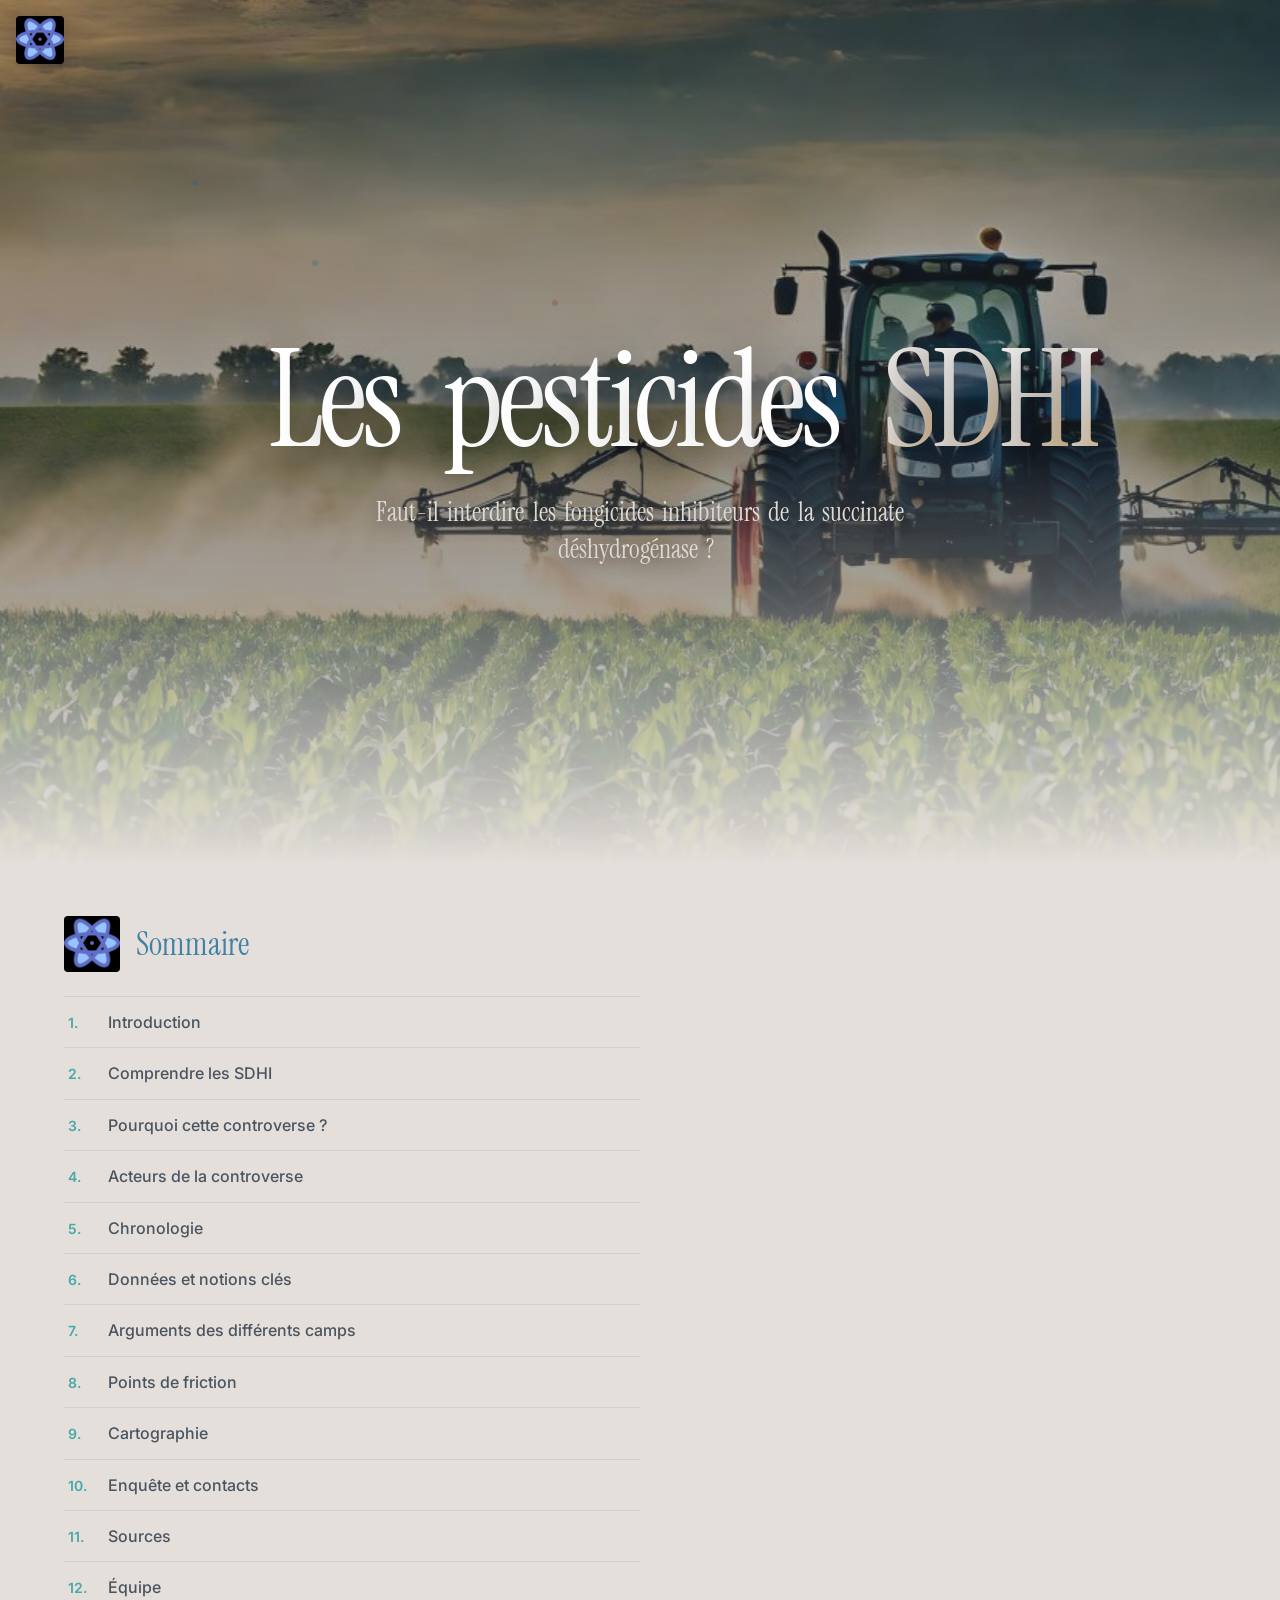
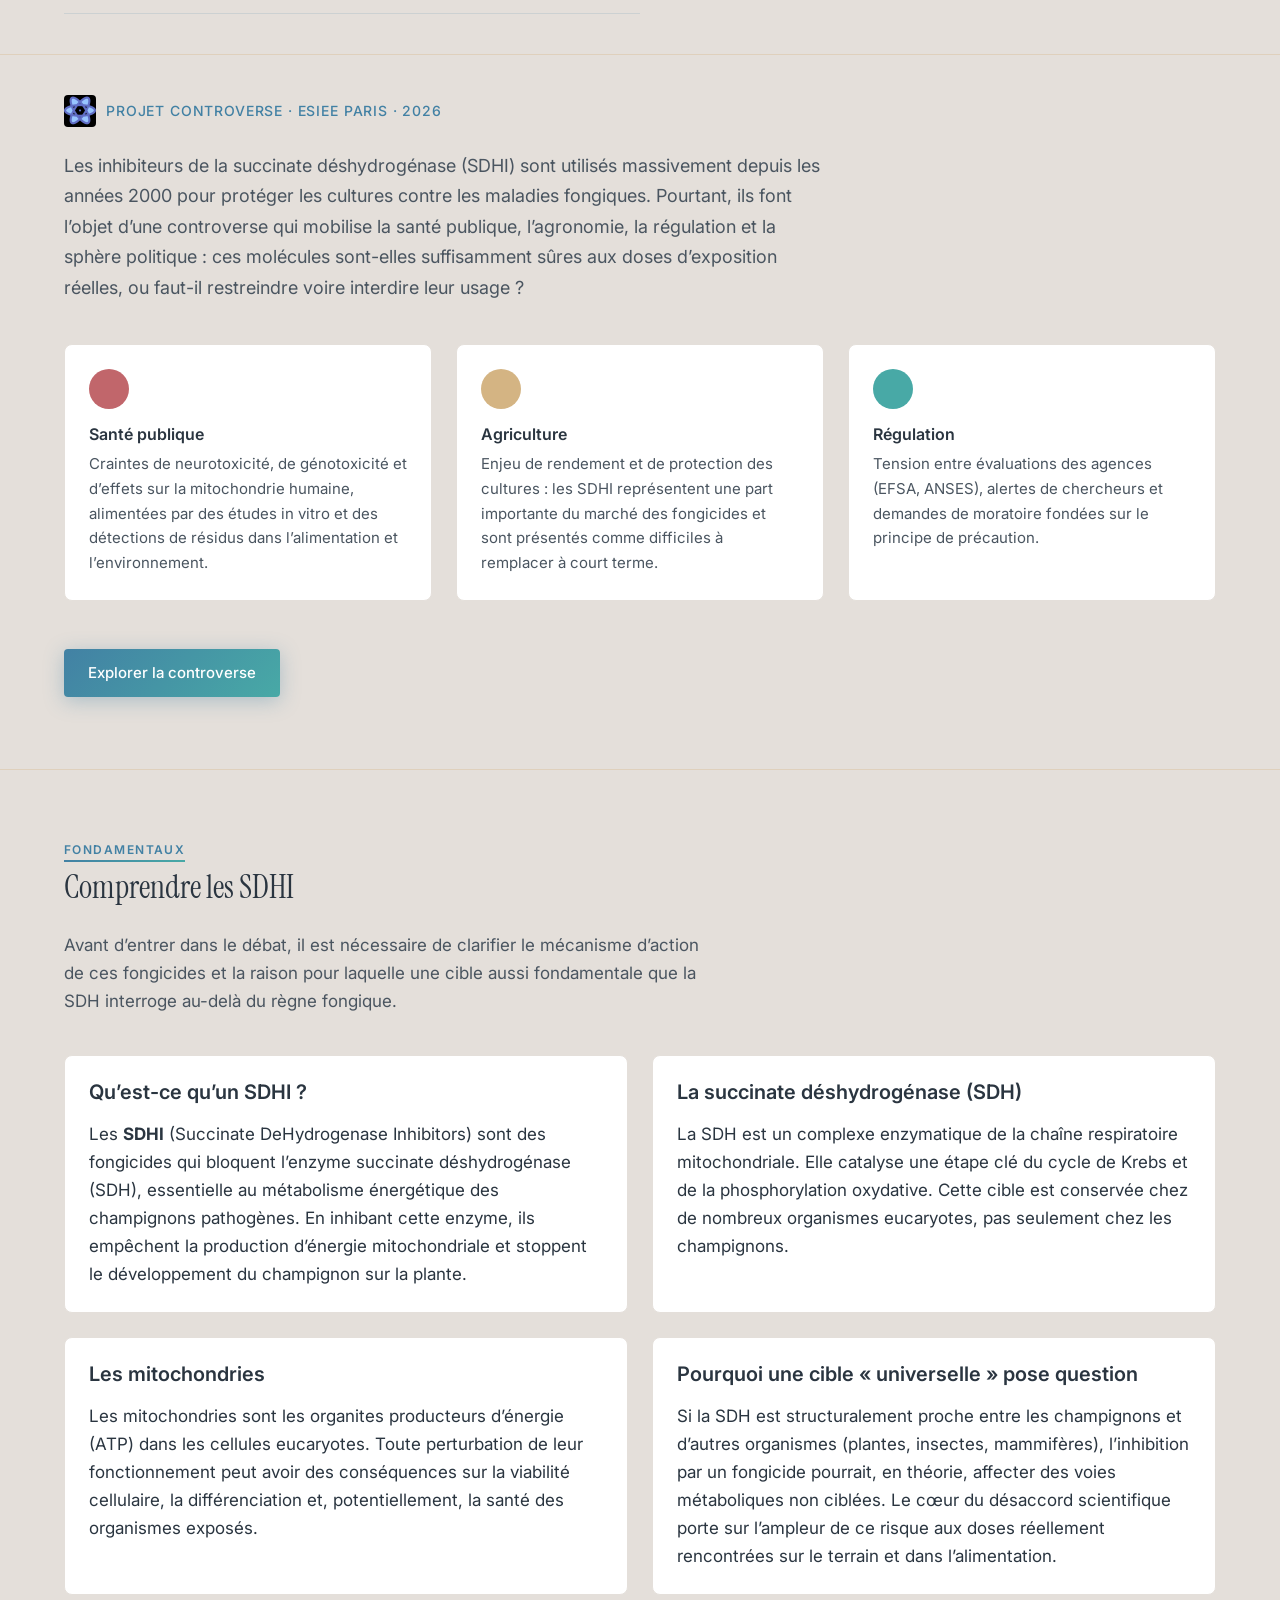
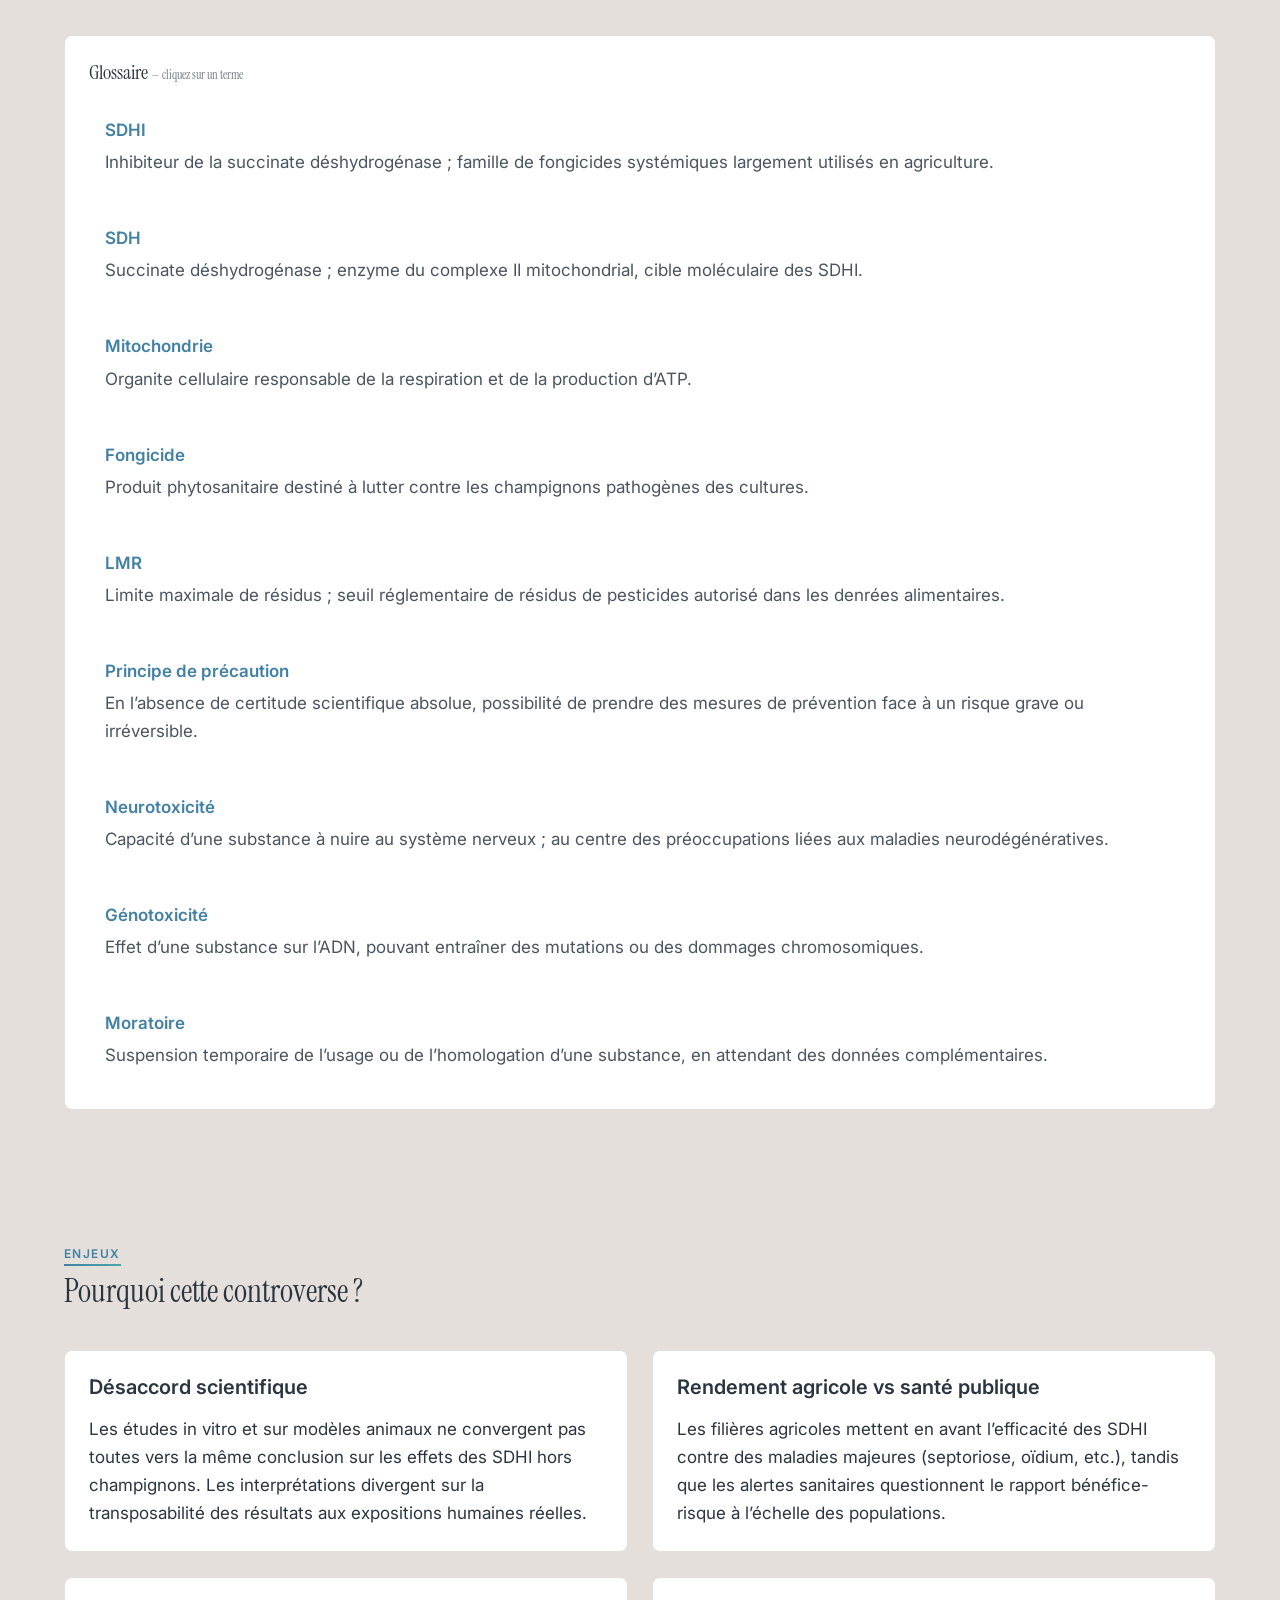
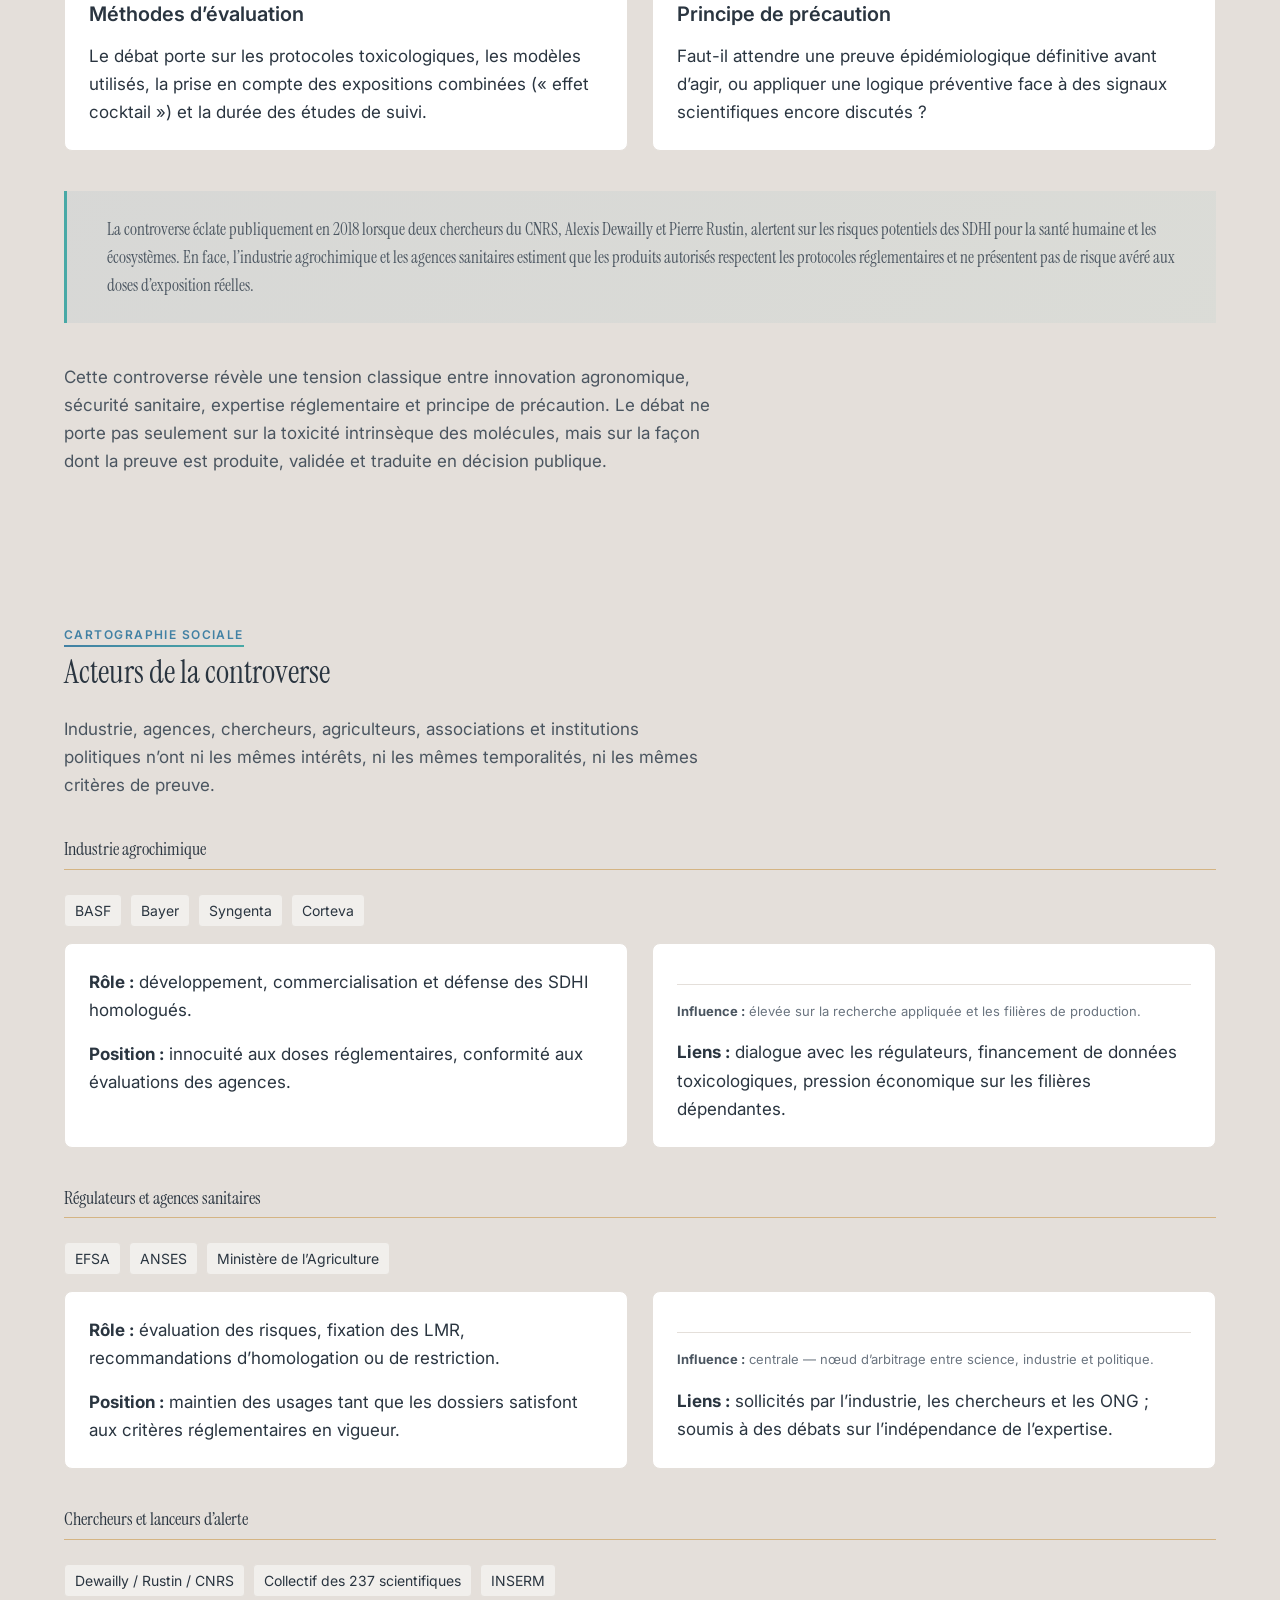
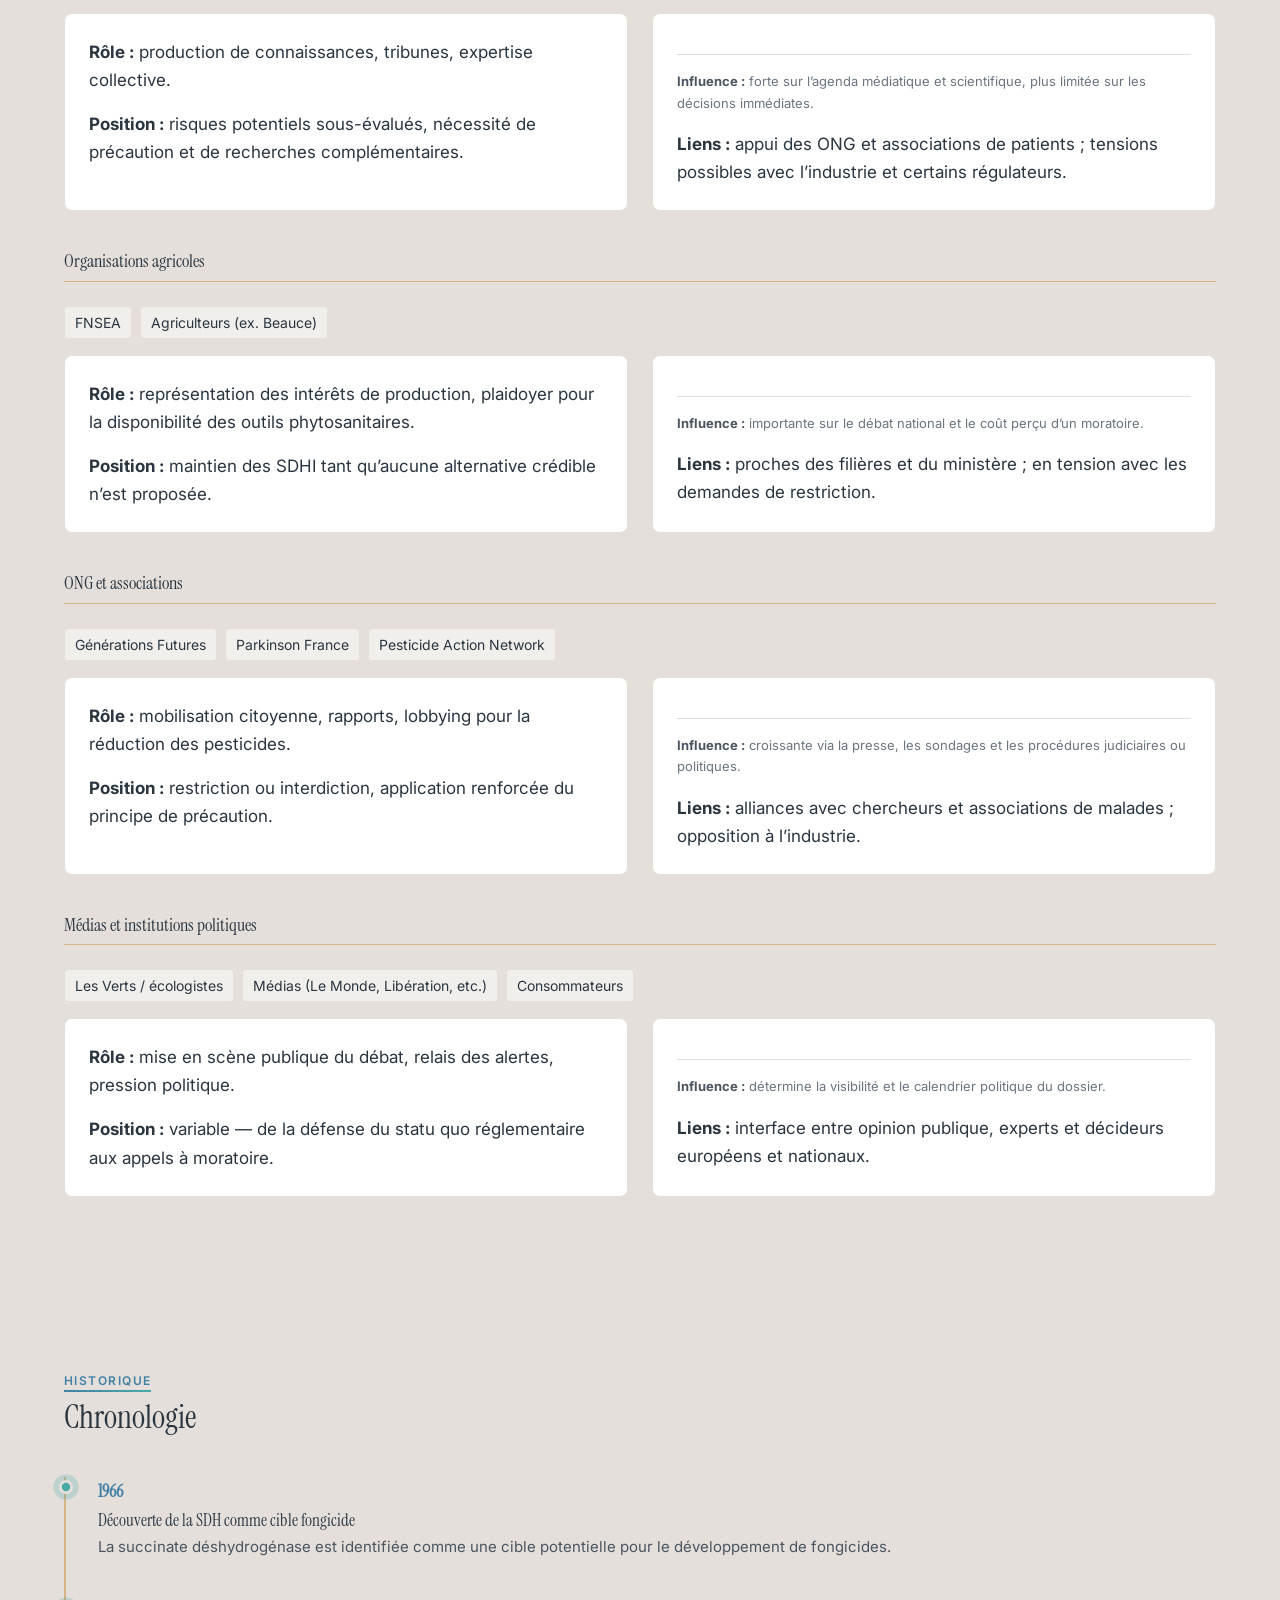
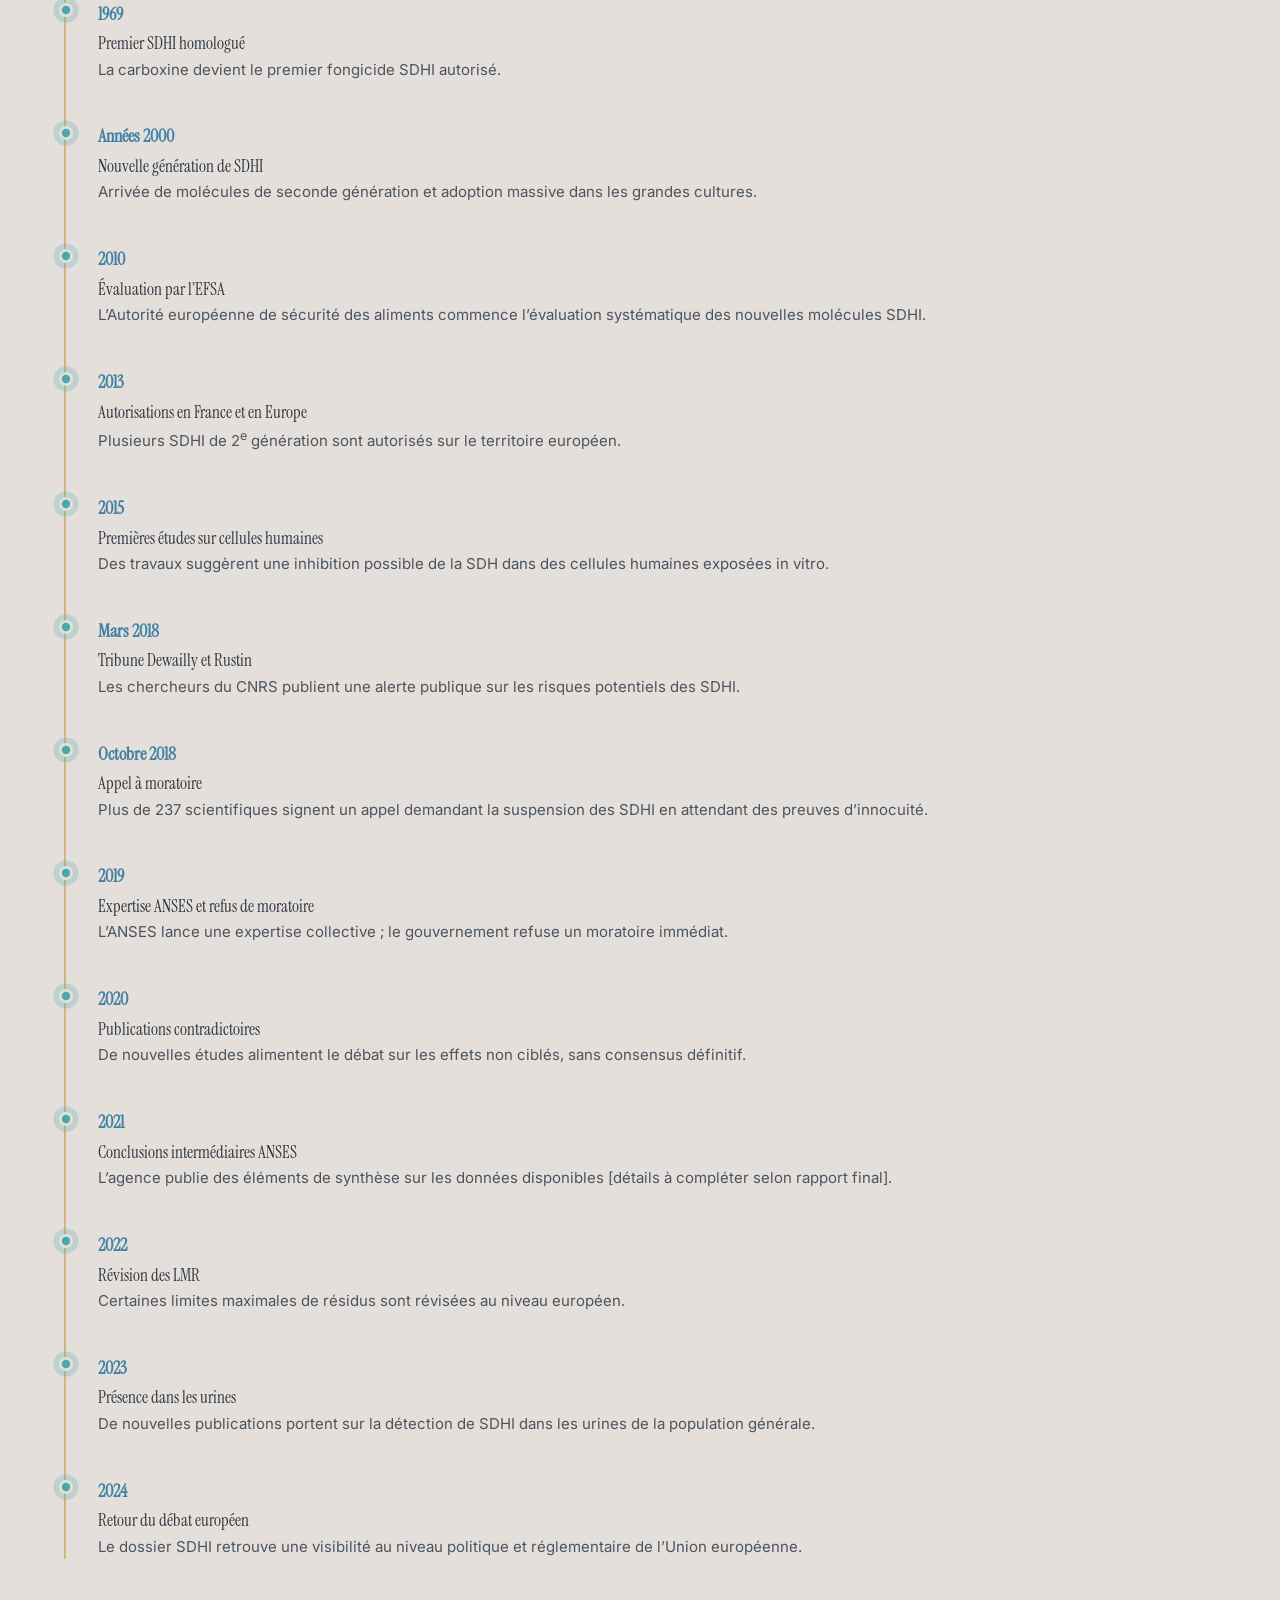
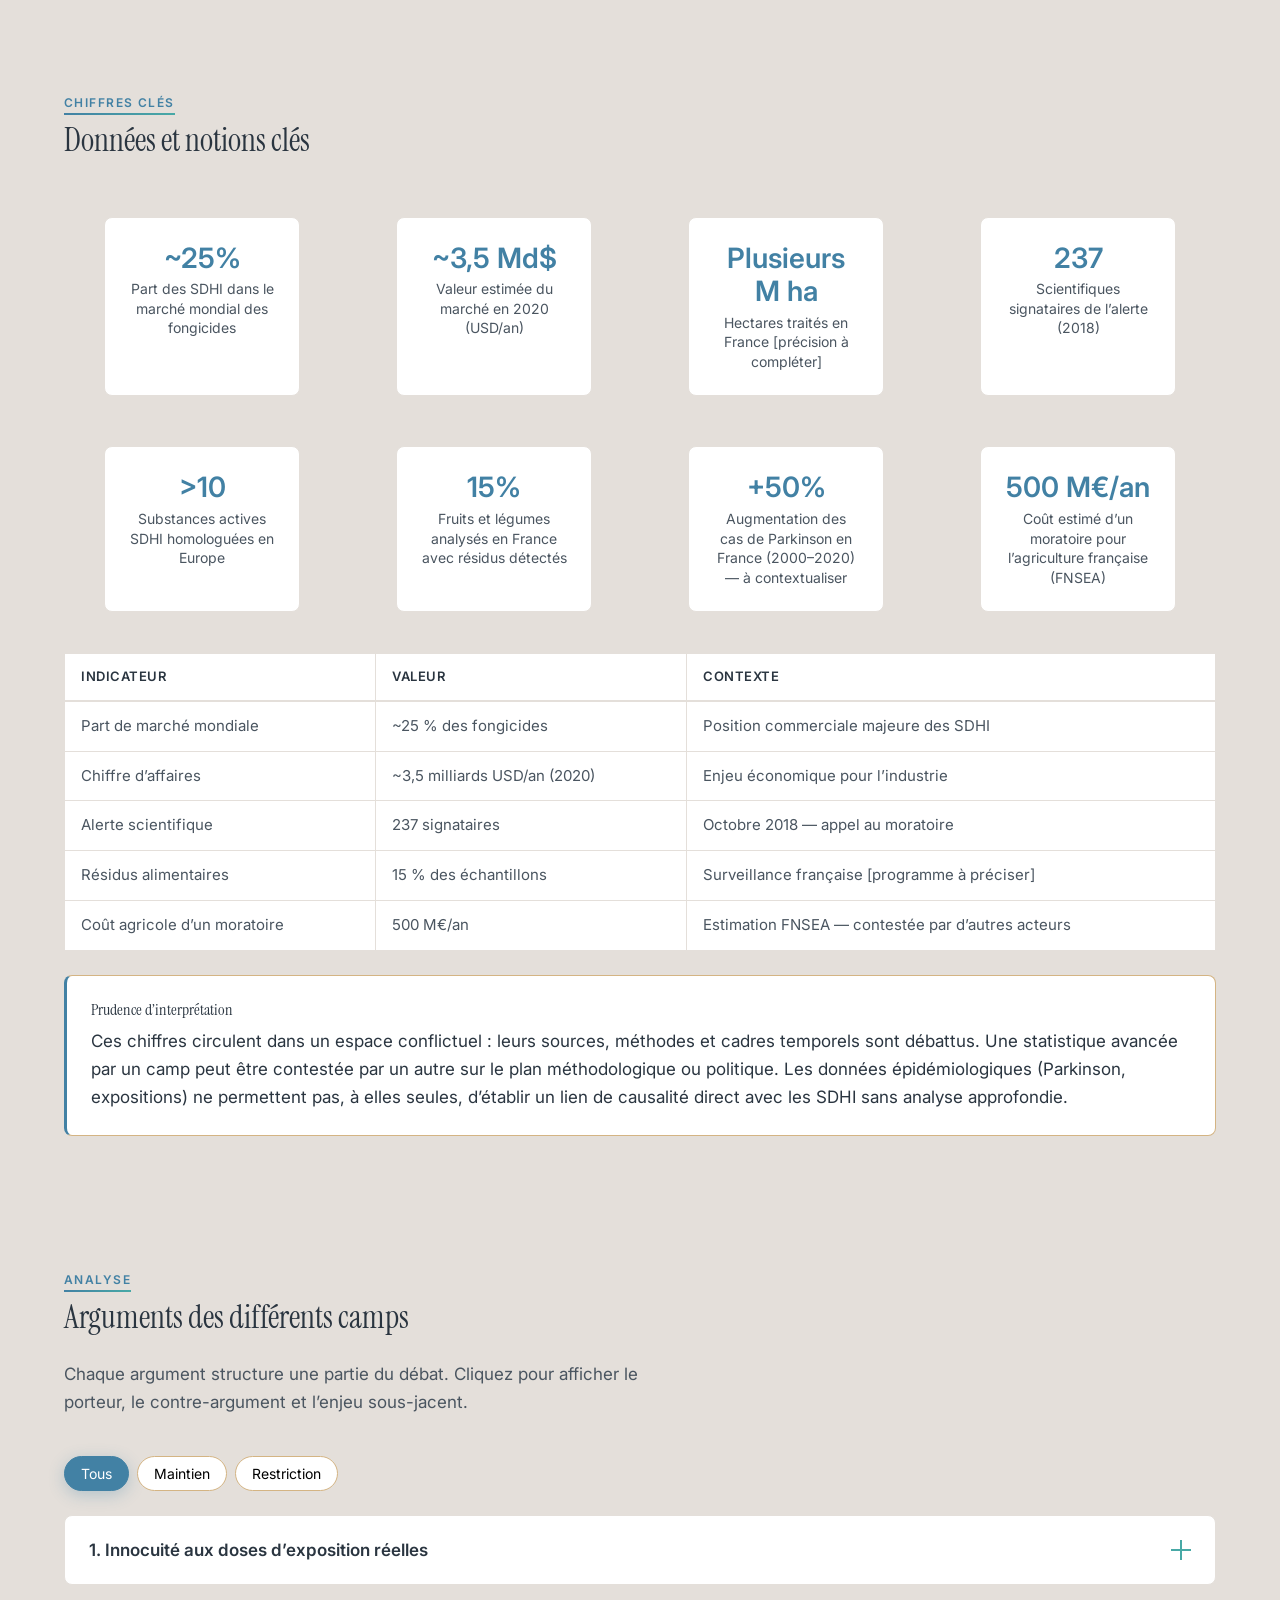
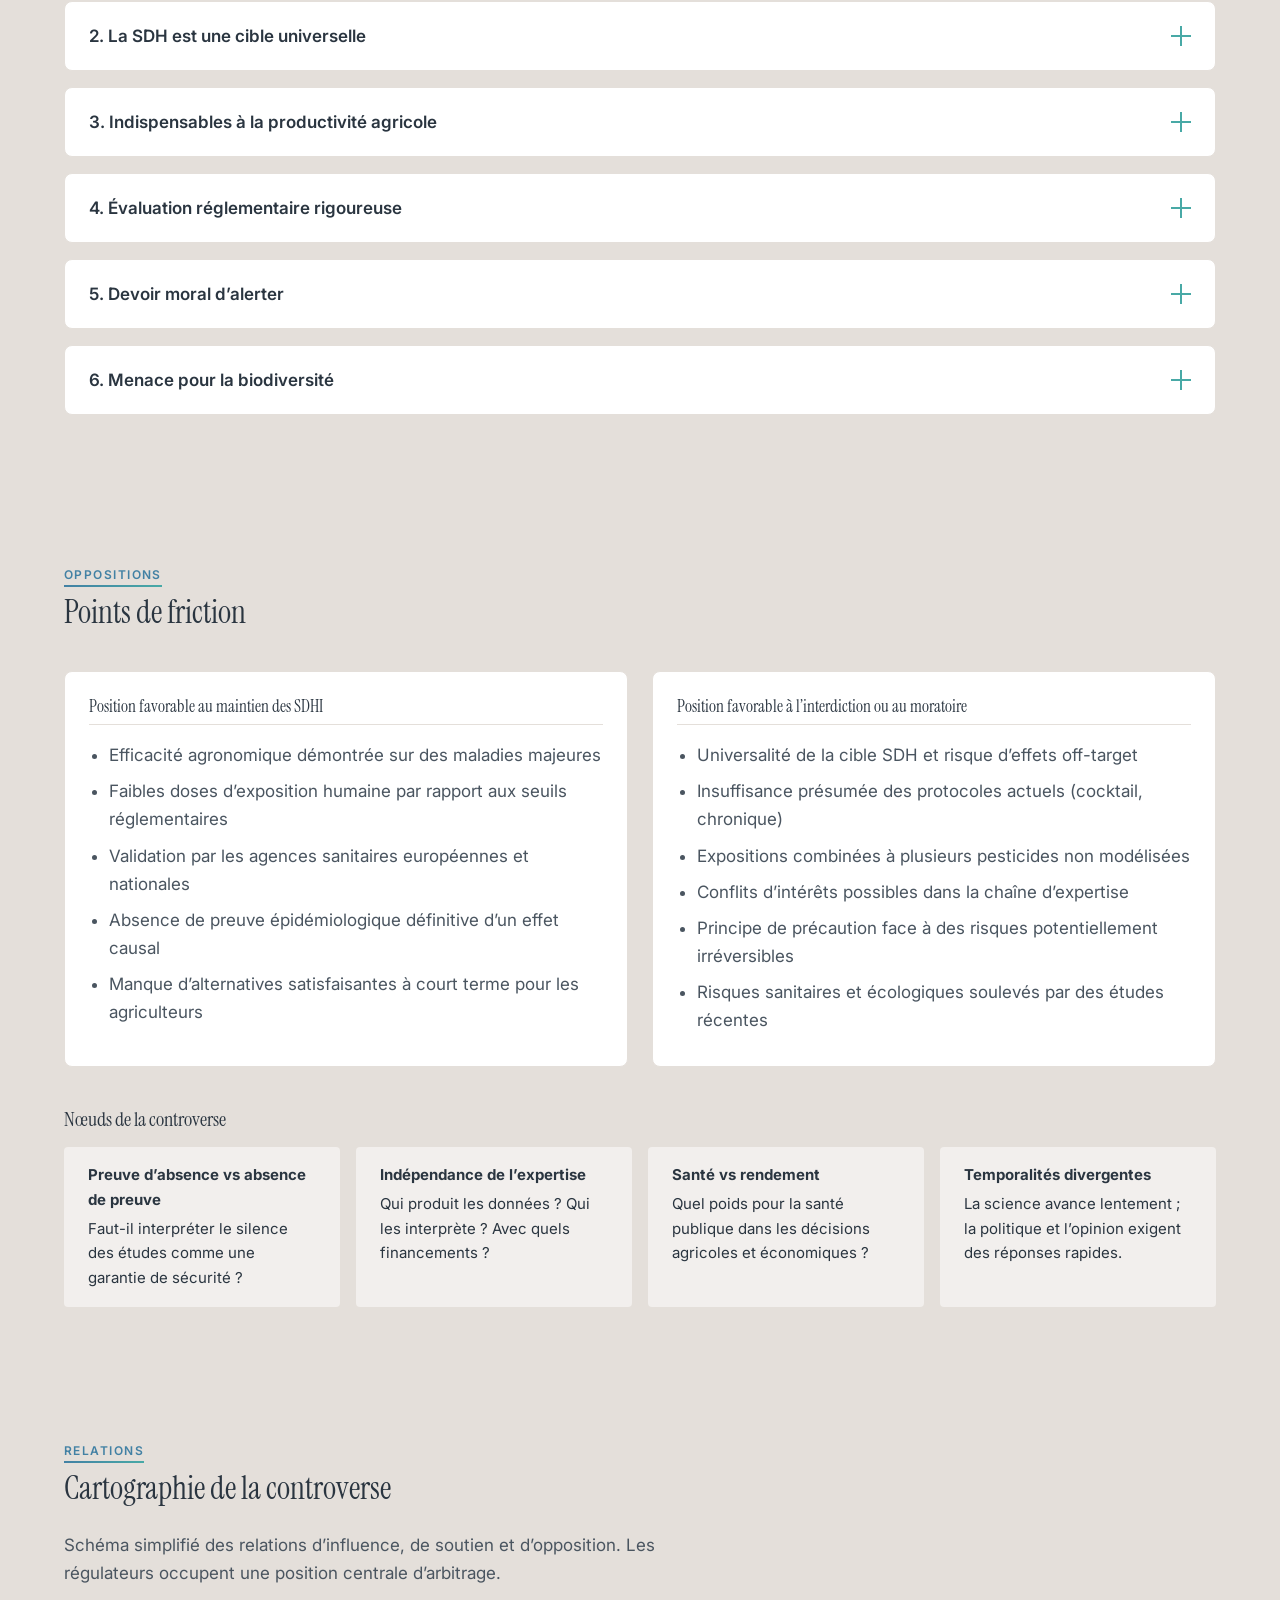
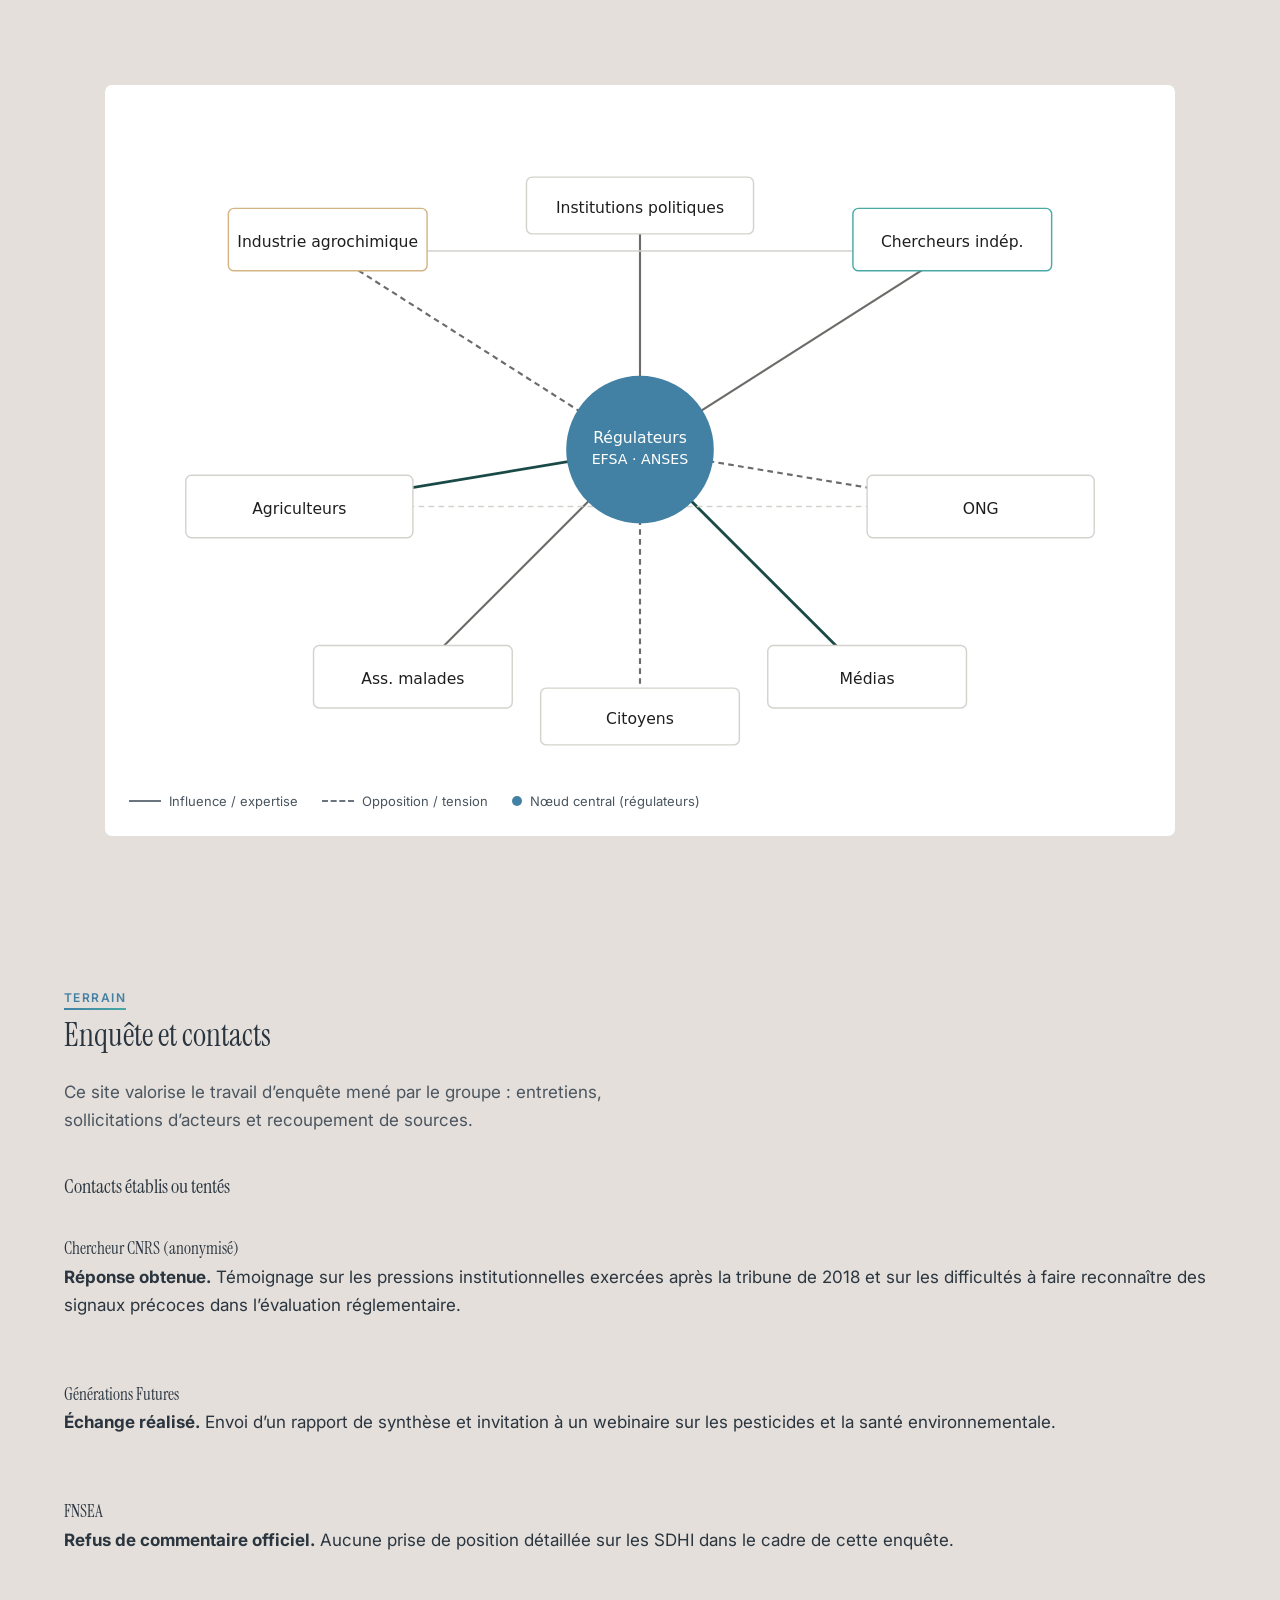
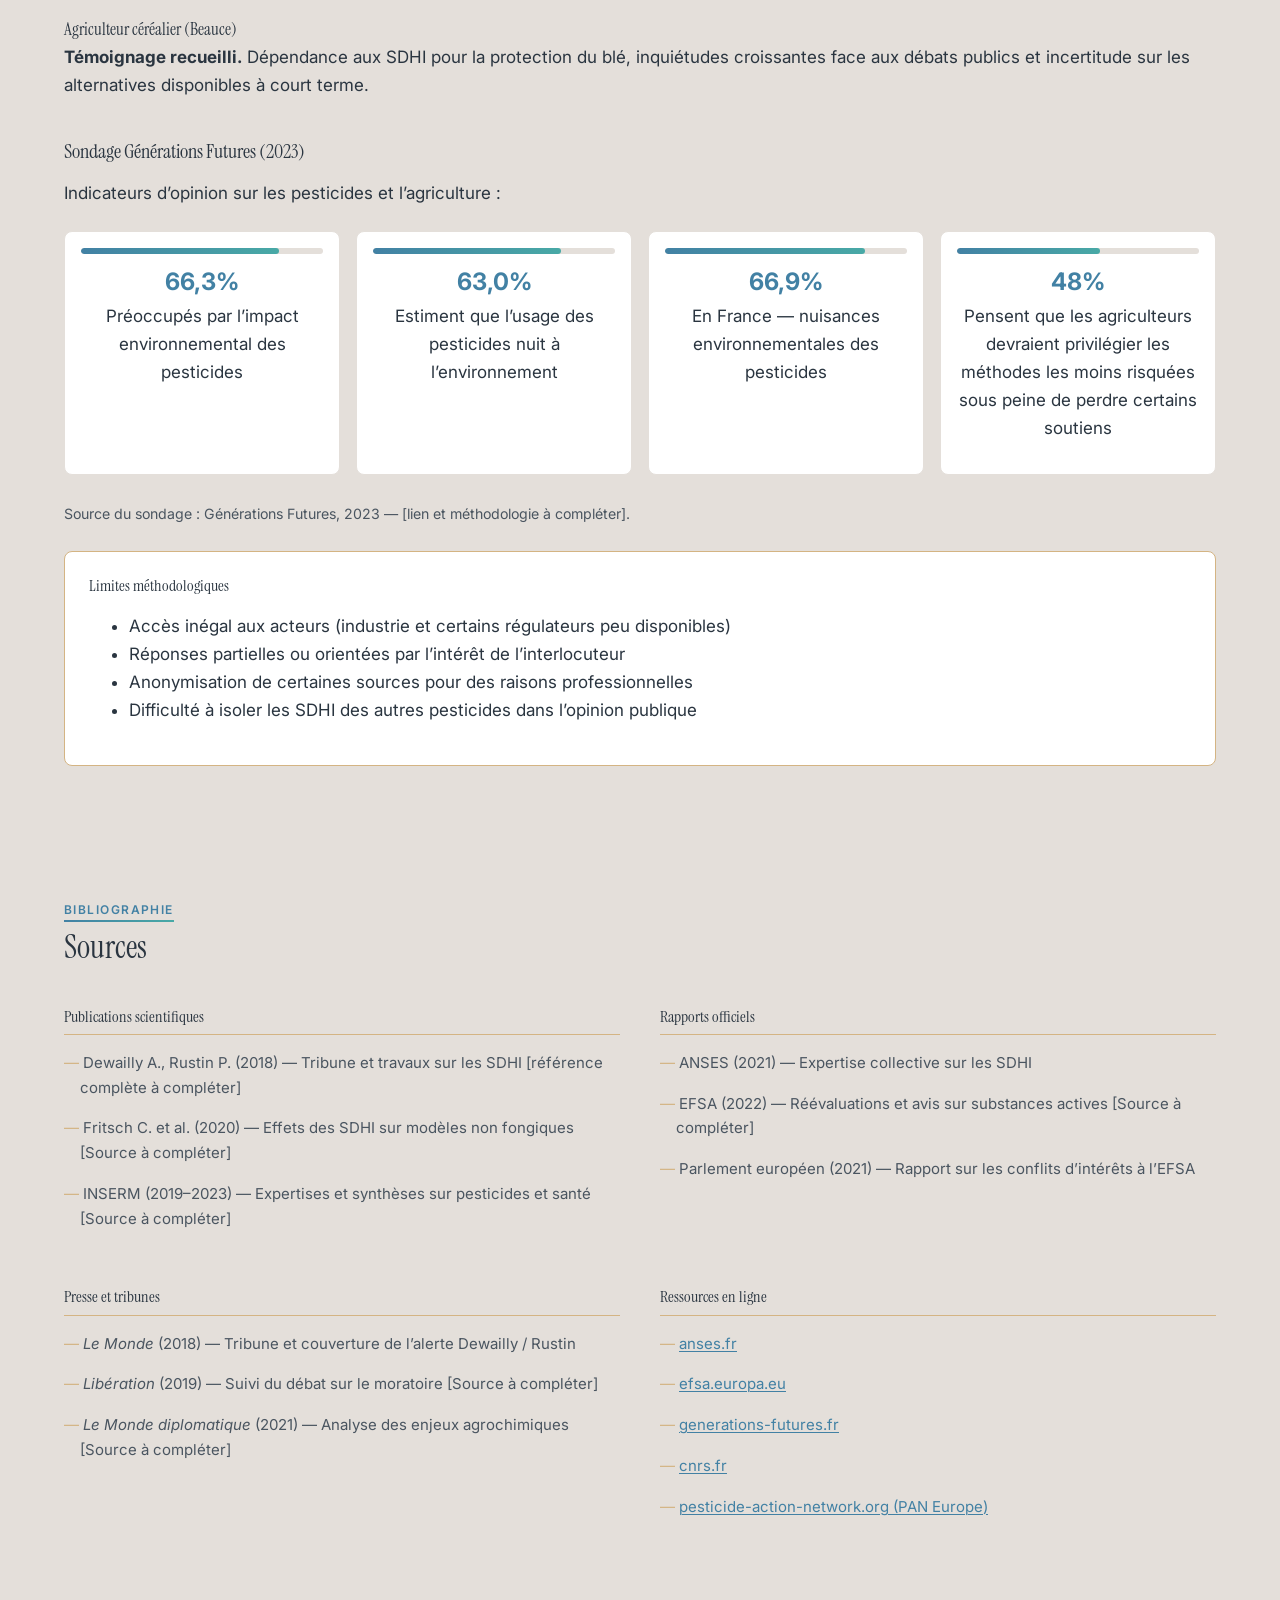
==== index.html @ 7525735a "Move site to repo root for Vercel and add vercel.json redirects. Co-authored-by: Cursor <cursoragent" ====
<!DOCTYPE html>
<html lang="fr">
  <head>
    <meta charset="UTF-8" />
    <meta name="viewport" content="width=device-width, initial-scale=1.0" />
    <meta
      name="description"
      content="Analyse de la controverse sur les pesticides SDHI : faut-il interdire les fongicides inhibiteurs de la succinate déshydrogénase ? Projet ESIEE Paris."
    />
    <title>Les pesticides SDHI — Controverse ESIEE Paris</title>
    <link rel="icon" href="favicon.png" type="image/png" />
    <link rel="apple-touch-icon" href="images/logo.png" />
    <link rel="preconnect" href="https://fonts.googleapis.com" />
    <link rel="preconnect" href="https://fonts.gstatic.com" crossorigin />
    <link
      href="https://fonts.googleapis.com/css2?family=Instrument+Serif:ital@0;1&family=Inter:wght@400;500;600;700&display=swap"
      rel="stylesheet"
    />
    <link rel="stylesheet" href="style.css" />
  </head>
  <body class="has-animations">
    <a href="#contenu-principal" class="skip-link">Aller au contenu principal</a>

    <div class="ambient" aria-hidden="true">
      <span class="ambient__blob ambient__blob--1"></span>
      <span class="ambient__blob ambient__blob--2"></span>
      <span class="ambient__blob ambient__blob--3"></span>
    </div>
    <div class="progress-bar" aria-hidden="true"></div>

    <a href="#hero" class="site-brand" aria-label="Controverse SDHI — retour à l’accueil">
      <img src="images/logo.png" alt="" width="48" height="48" decoding="async" />
    </a>

    <main id="contenu-principal">
      <!-- ========== 1. HERO ========== -->
      <section id="hero" class="hero" aria-labelledby="hero-title">
        <div class="hero__bg" aria-hidden="true">
          <img
            src="images/hero-contro.jpg"
            alt=""
            width="1920"
            height="1080"
            fetchpriority="high"
            decoding="async"
          />
        </div>
        <div class="hero__overlay" aria-hidden="true"></div>
        <div class="hero__particles" aria-hidden="true"></div>
        <div class="hero__content">
          <h1
            id="hero-title"
            class="hero__title"
            aria-label="Les pesticides SDHI"
          >
            Les pesticides <span class="text-gradient">SDHI</span>
          </h1>
          <p
            class="hero__subtitle"
            aria-label="Faut-il interdire les fongicides inhibiteurs de la succinate déshydrogénase ?"
          >
            Faut-il interdire les fongicides inhibiteurs de la succinate déshydrogénase&nbsp;?
          </p>
        </div>
      </section>

      <!-- ========== SOMMAIRE ========== -->
      <nav id="sommaire" class="sommaire" aria-labelledby="sommaire-title">
        <div class="container">
          <div class="sommaire__brand">
            <img
              class="site-logo"
              src="images/logo.png"
              alt="Logo du projet Controverse SDHI"
              width="56"
              height="56"
              decoding="async"
            />
            <h2 id="sommaire-title" class="sommaire__title">Sommaire</h2>
          </div>
          <ol class="sommaire__list">
            <li><a href="#intro" class="sommaire__link">Introduction</a></li>
            <li><a href="#comprendre" class="sommaire__link">Comprendre les SDHI</a></li>
            <li><a href="#pourquoi" class="sommaire__link">Pourquoi cette controverse&nbsp;?</a></li>
            <li><a href="#acteurs" class="sommaire__link">Acteurs de la controverse</a></li>
            <li><a href="#chronologie" class="sommaire__link">Chronologie</a></li>
            <li><a href="#donnees" class="sommaire__link">Données et notions clés</a></li>
            <li><a href="#arguments" class="sommaire__link">Arguments des différents camps</a></li>
            <li><a href="#friction" class="sommaire__link">Points de friction</a></li>
            <li><a href="#cartographie" class="sommaire__link">Cartographie</a></li>
            <li><a href="#enquete" class="sommaire__link">Enquête et contacts</a></li>
            <li><a href="#sources" class="sommaire__link">Sources</a></li>
            <li><a href="#equipe" class="sommaire__link">Équipe</a></li>
          </ol>
        </div>
      </nav>

      <!-- ========== INTRO SOUS HERO ========== -->
      <section id="intro" class="intro-panel section" aria-labelledby="intro-chapo">
        <div class="container">
          <p class="intro-panel__meta reveal reveal--fade" data-reveal>
            <img
              class="site-logo site-logo--sm"
              src="images/logo.png"
              alt=""
              width="32"
              height="32"
              decoding="async"
              aria-hidden="true"
            />
            Projet Controverse · ESIEE Paris · 2026
          </p>
          <p id="intro-chapo" class="intro-panel__chapo reveal reveal--up" data-reveal>
            Les inhibiteurs de la succinate déshydrogénase (SDHI) sont utilisés massivement depuis
            les années 2000 pour protéger les cultures contre les maladies fongiques. Pourtant,
            ils font l’objet d’une controverse qui mobilise la santé publique, l’agronomie, la
            régulation et la sphère politique&nbsp;: ces molécules sont-elles suffisamment sûres
            aux doses d’exposition réelles, ou faut-il restreindre voire interdire leur usage&nbsp;?
          </p>

          <div class="intro-panel__pillars">
            <article class="pillar reveal reveal--up tilt-card" data-reveal>
              <span class="pillar__icon pillar__icon--health" aria-hidden="true"></span>
              <h3>Santé publique</h3>
              <p>
                Craintes de neurotoxicité, de génotoxicité et d’effets sur la mitochondrie humaine,
                alimentées par des études in vitro et des détections de résidus dans l’alimentation
                et l’environnement.
              </p>
            </article>
            <article class="pillar reveal reveal--up tilt-card" data-reveal>
              <span class="pillar__icon pillar__icon--agri" aria-hidden="true"></span>
              <h3>Agriculture</h3>
              <p>
                Enjeu de rendement et de protection des cultures&nbsp;: les SDHI représentent une
                part importante du marché des fongicides et sont présentés comme difficiles à
                remplacer à court terme.
              </p>
            </article>
            <article class="pillar reveal reveal--up tilt-card" data-reveal>
              <span class="pillar__icon pillar__icon--reg" aria-hidden="true"></span>
              <h3>Régulation</h3>
              <p>
                Tension entre évaluations des agences (EFSA, ANSES), alertes de chercheurs et
                demandes de moratoire fondées sur le principe de précaution.
              </p>
            </article>
          </div>

          <a href="#comprendre" class="btn btn--primary btn--magnetic ripple-host reveal reveal--up" data-reveal>
            Explorer la controverse
          </a>
        </div>
      </section>

      <!-- ========== 2. COMPRENDRE LES SDHI ========== -->
      <section id="comprendre" class="section" aria-labelledby="comprendre-title">
        <div class="container">
          <header class="section__header">
            <span class="section-label">Fondamentaux</span>
            <h2 id="comprendre-title">Comprendre les SDHI</h2>
            <p class="section__intro">
              Avant d’entrer dans le débat, il est nécessaire de clarifier le mécanisme d’action de
              ces fongicides et la raison pour laquelle une cible aussi fondamentale que la SDH
              interroge au-delà du règne fongique.
            </p>
          </header>

          <div class="grid-2">
            <article class="card reveal reveal--up tilt-card" data-reveal>
              <h3>Qu’est-ce qu’un SDHI&nbsp;?</h3>
              <p>
                Les <strong>SDHI</strong> (Succinate DeHydrogenase Inhibitors) sont des
                fongicides qui bloquent l’enzyme succinate déshydrogénase (SDH), essentielle au
                métabolisme énergétique des champignons pathogènes. En inhibant cette enzyme, ils
                empêchent la production d’énergie mitochondriale et stoppent le développement du
                champignon sur la plante.
              </p>
            </article>
            <article class="card reveal reveal--up tilt-card" data-reveal>
              <h3>La succinate déshydrogénase (SDH)</h3>
              <p>
                La SDH est un complexe enzymatique de la chaîne respiratoire mitochondriale. Elle
                catalyse une étape clé du cycle de Krebs et de la phosphorylation oxydative. Cette
                cible est conservée chez de nombreux organismes eucaryotes, pas seulement chez les
                champignons.
              </p>
            </article>
            <article class="card reveal reveal--up tilt-card" data-reveal>
              <h3>Les mitochondries</h3>
              <p>
                Les mitochondries sont les organites producteurs d’énergie (ATP) dans les cellules
                eucaryotes. Toute perturbation de leur fonctionnement peut avoir des conséquences
                sur la viabilité cellulaire, la différenciation et, potentiellement, la santé des
                organismes exposés.
              </p>
            </article>
            <article class="card reveal reveal--up tilt-card" data-reveal>
              <h3>Pourquoi une cible «&nbsp;universelle&nbsp;» pose question</h3>
              <p>
                Si la SDH est structuralement proche entre les champignons et d’autres organismes
                (plantes, insectes, mammifères), l’inhibition par un fongicide pourrait, en
                théorie, affecter des voies métaboliques non ciblées. Le cœur du désaccord
                scientifique porte sur l’ampleur de ce risque aux doses réellement rencontrées sur
                le terrain et dans l’alimentation.
              </p>
            </article>
          </div>

          <aside class="glossary reveal reveal--up" data-reveal aria-labelledby="glossaire-title">
            <h3 id="glossaire-title">Glossaire <span class="glossary__hint">— cliquez sur un terme</span></h3>
            <dl class="glossary__list">
              <div class="glossary__item" tabindex="0">
                <dt>SDHI</dt>
                <dd>
                  Inhibiteur de la succinate déshydrogénase&nbsp;; famille de fongicides
                  systémiques largement utilisés en agriculture.
                </dd>
              </div>
              <div class="glossary__item" tabindex="0">
                <dt>SDH</dt>
                <dd>
                  Succinate déshydrogénase&nbsp;; enzyme du complexe II mitochondrial, cible
                  moléculaire des SDHI.
                </dd>
              </div>
              <div class="glossary__item" tabindex="0">
                <dt>Mitochondrie</dt>
                <dd>
                  Organite cellulaire responsable de la respiration et de la production d’ATP.
                </dd>
              </div>
              <div class="glossary__item" tabindex="0">
                <dt>Fongicide</dt>
                <dd>
                  Produit phytosanitaire destiné à lutter contre les champignons pathogènes des
                  cultures.
                </dd>
              </div>
              <div class="glossary__item" tabindex="0">
                <dt>LMR</dt>
                <dd>
                  Limite maximale de résidus&nbsp;; seuil réglementaire de résidus de pesticides
                  autorisé dans les denrées alimentaires.
                </dd>
              </div>
              <div class="glossary__item" tabindex="0">
                <dt>Principe de précaution</dt>
                <dd>
                  En l’absence de certitude scientifique absolue, possibilité de prendre des
                  mesures de prévention face à un risque grave ou irréversible.
                </dd>
              </div>
              <div class="glossary__item" tabindex="0">
                <dt>Neurotoxicité</dt>
                <dd>
                  Capacité d’une substance à nuire au système nerveux&nbsp;; au centre des
                  préoccupations liées aux maladies neurodégénératives.
                </dd>
              </div>
              <div class="glossary__item" tabindex="0">
                <dt>Génotoxicité</dt>
                <dd>
                  Effet d’une substance sur l’ADN, pouvant entraîner des mutations ou des
                  dommages chromosomiques.
                </dd>
              </div>
              <div class="glossary__item" tabindex="0">
                <dt>Moratoire</dt>
                <dd>
                  Suspension temporaire de l’usage ou de l’homologation d’une substance, en
                  attendant des données complémentaires.
                </dd>
              </div>
            </dl>
          </aside>
        </div>
      </section>

      <!-- ========== 3. POURQUOI CETTE CONTROVERSE ========== -->
      <section id="pourquoi" class="section section--alt" aria-labelledby="pourquoi-title">
        <div class="container">
          <header class="section__header">
            <span class="section-label">Enjeux</span>
            <h2 id="pourquoi-title">Pourquoi cette controverse&nbsp;?</h2>
          </header>

          <div class="grid-2">
            <article class="card reveal reveal--up tilt-card" data-reveal>
              <h3>Désaccord scientifique</h3>
              <p>
                Les études in vitro et sur modèles animaux ne convergent pas toutes vers la même
                conclusion sur les effets des SDHI hors champignons. Les interprétations divergent
                sur la transposabilité des résultats aux expositions humaines réelles.
              </p>
            </article>
            <article class="card reveal reveal--up tilt-card" data-reveal>
              <h3>Rendement agricole vs santé publique</h3>
              <p>
                Les filières agricoles mettent en avant l’efficacité des SDHI contre des maladies
                majeures (septoriose, oïdium, etc.), tandis que les alertes sanitaires questionnent
                le rapport bénéfice-risque à l’échelle des populations.
              </p>
            </article>
            <article class="card reveal reveal--up tilt-card" data-reveal>
              <h3>Méthodes d’évaluation</h3>
              <p>
                Le débat porte sur les protocoles toxicologiques, les modèles utilisés, la prise en
                compte des expositions combinées («&nbsp;effet cocktail&nbsp;») et la durée des
                études de suivi.
              </p>
            </article>
            <article class="card reveal reveal--up tilt-card" data-reveal>
              <h3>Principe de précaution</h3>
              <p>
                Faut-il attendre une preuve épidémiologique définitive avant d’agir, ou appliquer une
                logique préventive face à des signaux scientifiques encore discutés&nbsp;?
              </p>
            </article>
          </div>

          <blockquote class="block-quote">
            La controverse éclate publiquement en 2018 lorsque deux chercheurs du CNRS, Alexis
            Dewailly et Pierre Rustin, alertent sur les risques potentiels des SDHI pour la santé
            humaine et les écosystèmes. En face, l’industrie agrochimique et les agences sanitaires
            estiment que les produits autorisés respectent les protocoles réglementaires et ne
            présentent pas de risque avéré aux doses d’exposition réelles.
          </blockquote>

          <p class="section__intro">
            Cette controverse révèle une tension classique entre innovation agronomique, sécurité
            sanitaire, expertise réglementaire et principe de précaution. Le débat ne porte pas
            seulement sur la toxicité intrinsèque des molécules, mais sur la façon dont la preuve
            est produite, validée et traduite en décision publique.
          </p>
        </div>
      </section>

      <!-- ========== 4. ACTEURS ========== -->
      <section id="acteurs" class="section" aria-labelledby="acteurs-title">
        <div class="container">
          <header class="section__header">
            <span class="section-label">Cartographie sociale</span>
            <h2 id="acteurs-title">Acteurs de la controverse</h2>
            <p class="section__intro">
              Industrie, agences, chercheurs, agriculteurs, associations et institutions politiques
              n’ont ni les mêmes intérêts, ni les mêmes temporalités, ni les mêmes critères de
              preuve.
            </p>
          </header>

          <article class="actor-family reveal reveal--up" data-reveal>
            <h3 class="actor-family__title">Industrie agrochimique</h3>
            <ul class="actor-list" aria-label="Acteurs industriels">
              <li>BASF</li>
              <li>Bayer</li>
              <li>Syngenta</li>
              <li>Corteva</li>
            </ul>
            <div class="grid-2">
              <div class="card">
                <p><strong>Rôle&nbsp;:</strong> développement, commercialisation et défense des SDHI homologués.</p>
                <p><strong>Position&nbsp;:</strong> innocuité aux doses réglementaires, conformité aux évaluations des agences.</p>
              </div>
              <div class="card">
                <p class="influence"><strong>Influence&nbsp;:</strong> élevée sur la recherche appliquée et les filières de production.</p>
                <p><strong>Liens&nbsp;:</strong> dialogue avec les régulateurs, financement de données toxicologiques, pression économique sur les filières dépendantes.</p>
              </div>
            </div>
          </article>

          <article class="actor-family reveal reveal--up" data-reveal>
            <h3 class="actor-family__title">Régulateurs et agences sanitaires</h3>
            <ul class="actor-list">
              <li>EFSA</li>
              <li>ANSES</li>
              <li>Ministère de l’Agriculture</li>
            </ul>
            <div class="grid-2">
              <div class="card">
                <p><strong>Rôle&nbsp;:</strong> évaluation des risques, fixation des LMR, recommandations d’homologation ou de restriction.</p>
                <p><strong>Position&nbsp;:</strong> maintien des usages tant que les dossiers satisfont aux critères réglementaires en vigueur.</p>
              </div>
              <div class="card">
                <p class="influence"><strong>Influence&nbsp;:</strong> centrale — nœud d’arbitrage entre science, industrie et politique.</p>
                <p><strong>Liens&nbsp;:</strong> sollicités par l’industrie, les chercheurs et les ONG&nbsp;; soumis à des débats sur l’indépendance de l’expertise.</p>
              </div>
            </div>
          </article>

          <article class="actor-family reveal reveal--up" data-reveal>
            <h3 class="actor-family__title">Chercheurs et lanceurs d’alerte</h3>
            <ul class="actor-list">
              <li>Dewailly / Rustin / CNRS</li>
              <li>Collectif des 237 scientifiques</li>
              <li>INSERM</li>
            </ul>
            <div class="grid-2">
              <div class="card">
                <p><strong>Rôle&nbsp;:</strong> production de connaissances, tribunes, expertise collective.</p>
                <p><strong>Position&nbsp;:</strong> risques potentiels sous-évalués, nécessité de précaution et de recherches complémentaires.</p>
              </div>
              <div class="card">
                <p class="influence"><strong>Influence&nbsp;:</strong> forte sur l’agenda médiatique et scientifique, plus limitée sur les décisions immédiates.</p>
                <p><strong>Liens&nbsp;:</strong> appui des ONG et associations de patients&nbsp;; tensions possibles avec l’industrie et certains régulateurs.</p>
              </div>
            </div>
          </article>

          <article class="actor-family reveal reveal--up" data-reveal>
            <h3 class="actor-family__title">Organisations agricoles</h3>
            <ul class="actor-list">
              <li>FNSEA</li>
              <li>Agriculteurs (ex. Beauce)</li>
            </ul>
            <div class="grid-2">
              <div class="card">
                <p><strong>Rôle&nbsp;:</strong> représentation des intérêts de production, plaidoyer pour la disponibilité des outils phytosanitaires.</p>
                <p><strong>Position&nbsp;:</strong> maintien des SDHI tant qu’aucune alternative crédible n’est proposée.</p>
              </div>
              <div class="card">
                <p class="influence"><strong>Influence&nbsp;:</strong> importante sur le débat national et le coût perçu d’un moratoire.</p>
                <p><strong>Liens&nbsp;:</strong> proches des filières et du ministère&nbsp;; en tension avec les demandes de restriction.</p>
              </div>
            </div>
          </article>

          <article class="actor-family reveal reveal--up" data-reveal>
            <h3 class="actor-family__title">ONG et associations</h3>
            <ul class="actor-list">
              <li>Générations Futures</li>
              <li>Parkinson France</li>
              <li>Pesticide Action Network</li>
            </ul>
            <div class="grid-2">
              <div class="card">
                <p><strong>Rôle&nbsp;:</strong> mobilisation citoyenne, rapports, lobbying pour la réduction des pesticides.</p>
                <p><strong>Position&nbsp;:</strong> restriction ou interdiction, application renforcée du principe de précaution.</p>
              </div>
              <div class="card">
                <p class="influence"><strong>Influence&nbsp;:</strong> croissante via la presse, les sondages et les procédures judiciaires ou politiques.</p>
                <p><strong>Liens&nbsp;:</strong> alliances avec chercheurs et associations de malades&nbsp;; opposition à l’industrie.</p>
              </div>
            </div>
          </article>

          <article class="actor-family reveal reveal--up" data-reveal>
            <h3 class="actor-family__title">Médias et institutions politiques</h3>
            <ul class="actor-list">
              <li>Les Verts / écologistes</li>
              <li>Médias (Le Monde, Libération, etc.)</li>
              <li>Consommateurs</li>
            </ul>
            <div class="grid-2">
              <div class="card">
                <p><strong>Rôle&nbsp;:</strong> mise en scène publique du débat, relais des alertes, pression politique.</p>
                <p><strong>Position&nbsp;:</strong> variable — de la défense du statu quo réglementaire aux appels à moratoire.</p>
              </div>
              <div class="card">
                <p class="influence"><strong>Influence&nbsp;:</strong> détermine la visibilité et le calendrier politique du dossier.</p>
                <p><strong>Liens&nbsp;:</strong> interface entre opinion publique, experts et décideurs européens et nationaux.</p>
              </div>
            </div>
          </article>
        </div>
      </section>

      <!-- ========== 5. CHRONOLOGIE ========== -->
      <section id="chronologie" class="section section--alt" aria-labelledby="chronologie-title">
        <div class="container">
          <header class="section__header">
            <span class="section-label">Historique</span>
            <h2 id="chronologie-title">Chronologie</h2>
          </header>

          <ol class="timeline">
            <li class="timeline__item reveal reveal--left" data-reveal>
              <div class="timeline__year">1966</div>
              <div class="timeline__content">
                <h3>Découverte de la SDH comme cible fongicide</h3>
                <p>La succinate déshydrogénase est identifiée comme une cible potentielle pour le développement de fongicides.</p>
              </div>
            </li>
            <li class="timeline__item reveal reveal--left" data-reveal>
              <div class="timeline__year">1969</div>
              <div class="timeline__content">
                <h3>Premier SDHI homologué</h3>
                <p>La carboxine devient le premier fongicide SDHI autorisé.</p>
              </div>
            </li>
            <li class="timeline__item reveal reveal--left" data-reveal>
              <div class="timeline__year">Années 2000</div>
              <div class="timeline__content">
                <h3>Nouvelle génération de SDHI</h3>
                <p>Arrivée de molécules de seconde génération et adoption massive dans les grandes cultures.</p>
              </div>
            </li>
            <li class="timeline__item reveal reveal--left" data-reveal>
              <div class="timeline__year">2010</div>
              <div class="timeline__content">
                <h3>Évaluation par l’EFSA</h3>
                <p>L’Autorité européenne de sécurité des aliments commence l’évaluation systématique des nouvelles molécules SDHI.</p>
              </div>
            </li>
            <li class="timeline__item reveal reveal--left" data-reveal>
              <div class="timeline__year">2013</div>
              <div class="timeline__content">
                <h3>Autorisations en France et en Europe</h3>
                <p>Plusieurs SDHI de 2<sup>e</sup> génération sont autorisés sur le territoire européen.</p>
              </div>
            </li>
            <li class="timeline__item reveal reveal--left" data-reveal>
              <div class="timeline__year">2015</div>
              <div class="timeline__content">
                <h3>Premières études sur cellules humaines</h3>
                <p>Des travaux suggèrent une inhibition possible de la SDH dans des cellules humaines exposées in vitro.</p>
              </div>
            </li>
            <li class="timeline__item reveal reveal--left" data-reveal>
              <div class="timeline__year">Mars 2018</div>
              <div class="timeline__content">
                <h3>Tribune Dewailly et Rustin</h3>
                <p>Les chercheurs du CNRS publient une alerte publique sur les risques potentiels des SDHI.</p>
              </div>
            </li>
            <li class="timeline__item reveal reveal--left" data-reveal>
              <div class="timeline__year">Octobre 2018</div>
              <div class="timeline__content">
                <h3>Appel à moratoire</h3>
                <p>Plus de 237 scientifiques signent un appel demandant la suspension des SDHI en attendant des preuves d’innocuité.</p>
              </div>
            </li>
            <li class="timeline__item reveal reveal--left" data-reveal>
              <div class="timeline__year">2019</div>
              <div class="timeline__content">
                <h3>Expertise ANSES et refus de moratoire</h3>
                <p>L’ANSES lance une expertise collective&nbsp;; le gouvernement refuse un moratoire immédiat.</p>
              </div>
            </li>
            <li class="timeline__item reveal reveal--left" data-reveal>
              <div class="timeline__year">2020</div>
              <div class="timeline__content">
                <h3>Publications contradictoires</h3>
                <p>De nouvelles études alimentent le débat sur les effets non ciblés, sans consensus définitif.</p>
              </div>
            </li>
            <li class="timeline__item reveal reveal--left" data-reveal>
              <div class="timeline__year">2021</div>
              <div class="timeline__content">
                <h3>Conclusions intermédiaires ANSES</h3>
                <p>L’agence publie des éléments de synthèse sur les données disponibles [détails à compléter selon rapport final].</p>
              </div>
            </li>
            <li class="timeline__item reveal reveal--left" data-reveal>
              <div class="timeline__year">2022</div>
              <div class="timeline__content">
                <h3>Révision des LMR</h3>
                <p>Certaines limites maximales de résidus sont révisées au niveau européen.</p>
              </div>
            </li>
            <li class="timeline__item reveal reveal--left" data-reveal>
              <div class="timeline__year">2023</div>
              <div class="timeline__content">
                <h3>Présence dans les urines</h3>
                <p>De nouvelles publications portent sur la détection de SDHI dans les urines de la population générale.</p>
              </div>
            </li>
            <li class="timeline__item reveal reveal--left" data-reveal>
              <div class="timeline__year">2024</div>
              <div class="timeline__content">
                <h3>Retour du débat européen</h3>
                <p>Le dossier SDHI retrouve une visibilité au niveau politique et réglementaire de l’Union européenne.</p>
              </div>
            </li>
          </ol>
        </div>
      </section>

      <!-- ========== 6. DONNÉES ========== -->
      <section id="donnees" class="section" aria-labelledby="donnees-title">
        <div class="container">
          <header class="section__header">
            <span class="section-label">Chiffres clés</span>
            <h2 id="donnees-title">Données et notions clés</h2>
          </header>

          <div class="data-grid">
            <figure class="data-stat reveal reveal--scale" data-reveal>
              <span class="data-stat__value" data-count="25" data-prefix="~" data-suffix="%">~25&nbsp;%</span>
              <figcaption class="data-stat__label">Part des SDHI dans le marché mondial des fongicides</figcaption>
            </figure>
            <figure class="data-stat">
              <span class="data-stat__value">~3,5&nbsp;Md$</span>
              <figcaption class="data-stat__label">Valeur estimée du marché en 2020 (USD/an)</figcaption>
            </figure>
            <figure class="data-stat">
              <span class="data-stat__value">Plusieurs M ha</span>
              <figcaption class="data-stat__label">Hectares traités en France [précision à compléter]</figcaption>
            </figure>
            <figure class="data-stat reveal reveal--scale" data-reveal>
              <span class="data-stat__value" data-count="237">237</span>
              <figcaption class="data-stat__label">Scientifiques signataires de l’alerte (2018)</figcaption>
            </figure>
            <figure class="data-stat">
              <span class="data-stat__value">&gt;10</span>
              <figcaption class="data-stat__label">Substances actives SDHI homologuées en Europe</figcaption>
            </figure>
            <figure class="data-stat reveal reveal--scale" data-reveal>
              <span class="data-stat__value" data-count="15" data-suffix="%">15&nbsp;%</span>
              <figcaption class="data-stat__label">Fruits et légumes analysés en France avec résidus détectés</figcaption>
            </figure>
            <figure class="data-stat reveal reveal--scale" data-reveal>
              <span class="data-stat__value" data-count="50" data-prefix="+" data-suffix="%">+50&nbsp;%</span>
              <figcaption class="data-stat__label">Augmentation des cas de Parkinson en France (2000–2020) — à contextualiser</figcaption>
            </figure>
            <figure class="data-stat">
              <span class="data-stat__value">500&nbsp;M€/an</span>
              <figcaption class="data-stat__label">Coût estimé d’un moratoire pour l’agriculture française (FNSEA)</figcaption>
            </figure>
          </div>

          <div class="data-table-wrap">
            <table class="data-table">
              <caption class="visually-hidden">Synthèse des indicateurs clés de la controverse SDHI</caption>
              <thead>
                <tr>
                  <th scope="col">Indicateur</th>
                  <th scope="col">Valeur</th>
                  <th scope="col">Contexte</th>
                </tr>
              </thead>
              <tbody>
                <tr>
                  <td>Part de marché mondiale</td>
                  <td>~25&nbsp;% des fongicides</td>
                  <td>Position commerciale majeure des SDHI</td>
                </tr>
                <tr>
                  <td>Chiffre d’affaires</td>
                  <td>~3,5&nbsp;milliards USD/an (2020)</td>
                  <td>Enjeu économique pour l’industrie</td>
                </tr>
                <tr>
                  <td>Alerte scientifique</td>
                  <td>237 signataires</td>
                  <td>Octobre 2018 — appel au moratoire</td>
                </tr>
                <tr>
                  <td>Résidus alimentaires</td>
                  <td>15&nbsp;% des échantillons</td>
                  <td>Surveillance française [programme à préciser]</td>
                </tr>
                <tr>
                  <td>Coût agricole d’un moratoire</td>
                  <td>500&nbsp;M€/an</td>
                  <td>Estimation FNSEA — contestée par d’autres acteurs</td>
                </tr>
              </tbody>
            </table>
          </div>

          <aside class="callout callout--caution">
            <h3>Prudence d’interprétation</h3>
            <p>
              Ces chiffres circulent dans un espace conflictuel&nbsp;: leurs sources, méthodes et
              cadres temporels sont débattus. Une statistique avancée par un camp peut être
              contestée par un autre sur le plan méthodologique ou politique. Les données
              épidémiologiques (Parkinson, expositions) ne permettent pas, à elles seules, d’établir
              un lien de causalité direct avec les SDHI sans analyse approfondie.
            </p>
          </aside>
        </div>
      </section>

      <!-- ========== 7. ARGUMENTS ========== -->
      <section id="arguments" class="section section--alt" aria-labelledby="arguments-title">
        <div class="container">
          <header class="section__header">
            <span class="section-label">Analyse</span>
            <h2 id="arguments-title">Arguments des différents camps</h2>
            <p class="section__intro">
              Chaque argument structure une partie du débat. Cliquez pour afficher le porteur, le
              contre-argument et l’enjeu sous-jacent.
            </p>
          </header>

          <div class="filter-bar reveal" data-reveal role="tablist" aria-label="Filtrer les arguments">
            <button type="button" class="filter-btn is-active" data-filter="all" role="tab" aria-selected="true">Tous</button>
            <button type="button" class="filter-btn" data-filter="pro" role="tab" aria-selected="false">Maintien</button>
            <button type="button" class="filter-btn" data-filter="anti" role="tab" aria-selected="false">Restriction</button>
          </div>

          <div class="accordion" id="arg-1" data-camp="pro">
            <button type="button" class="accordion__trigger" aria-controls="arg-1-panel">
              <span>1. Innocuité aux doses d’exposition réelles</span>
              <span class="accordion__icon" aria-hidden="true"></span>
            </button>
            <div id="arg-1-panel" class="accordion__panel" role="region">
              <dl class="argument-meta">
                <dt>Formulation</dt>
                <dd>Les SDHI homologués sont sûrs car les expositions humaines restent très inférieures aux doses sans effet observé dans les études réglementaires.</dd>
                <dt>Porté par</dt>
                <dd>Industrie agrochimique, EFSA, ANSES (position majoritaire des dossiers validés).</dd>
                <dt>Contre-argument</dt>
                <dd>Les études réglementaires ne reproduisent pas toujours les expositions chroniques, combinées et les populations vulnérables.</dd>
                <dt>Enjeu</dt>
                <dd>Choix des modèles toxicologiques et des marges de sécurité appliquées.</dd>
              </dl>
            </div>
          </div>

          <div class="accordion" id="arg-2" data-camp="anti">
            <button type="button" class="accordion__trigger" aria-controls="arg-2-panel">
              <span>2. La SDH est une cible universelle</span>
              <span class="accordion__icon" aria-hidden="true"></span>
            </button>
            <div id="arg-2-panel" class="accordion__panel" role="region">
              <dl class="argument-meta">
                <dt>Formulation</dt>
                <dd>Le risque ne se limite pas aux champignons&nbsp;: l’inhibition mitochondriale pourrait affecter d’autres organismes, dont l’homme.</dd>
                <dt>Porté par</dt>
                <dd>Dewailly, Rustin, collectif des 237 scientifiques, INSERM (travaux connexes).</dd>
                <dt>Contre-argument</dt>
                <dd>La sélectivité moléculaire et les marges d’exposition réelle réduiraient ce risque à des niveaux négligeables.</dd>
                <dt>Enjeu</dt>
                <dd>Transposition des résultats in vitro / animaux à l’exposition humaine réelle.</dd>
              </dl>
            </div>
          </div>

          <div class="accordion" id="arg-3" data-camp="pro">
            <button type="button" class="accordion__trigger" aria-controls="arg-3-panel">
              <span>3. Indispensables à la productivité agricole</span>
              <span class="accordion__icon" aria-hidden="true"></span>
            </button>
            <div id="arg-3-panel" class="accordion__panel" role="region">
              <dl class="argument-meta">
                <dt>Formulation</dt>
                <dd>Les SDHI sont essentiels pour protéger les rendements, notamment en grandes cultures (blé, vignes, etc.).</dd>
                <dt>Porté par</dt>
                <dd>FNSEA, filières céréalières, industrie.</dd>
                <dt>Contre-argument</dt>
                <dd>Des alternatives existent ou sont en développement (agroécologie, variétés résistantes, autres modes d’action) — leur déploiement demande du temps et des investissements.</dd>
                <dt>Enjeu</dt>
                <dd>Arbitrage entre sécurité alimentaire de production et sécurité sanitaire à long terme.</dd>
              </dl>
            </div>
          </div>

          <div class="accordion" id="arg-4" data-camp="pro">
            <button type="button" class="accordion__trigger" aria-controls="arg-4-panel">
              <span>4. Évaluation réglementaire rigoureuse</span>
              <span class="accordion__icon" aria-hidden="true"></span>
            </button>
            <div id="arg-4-panel" class="accordion__panel" role="region">
              <dl class="argument-meta">
                <dt>Formulation</dt>
                <dd>Les agences ont déjà examiné ces substances selon des protocoles harmonisés et exigeants avant toute autorisation.</dd>
                <dt>Porté par</dt>
                <dd>EFSA, ANSES, ministères compétents.</dd>
                <dt>Contre-argument</dt>
                <dd>Questions sur les conflits d’intérêts, les données fournies par l’industrie et l’absence d’études sur les effets cocktail.</dd>
                <dt>Enjeu</dt>
                <dd>Indépendance et exhaustivité de l’expertise réglementaire.</dd>
              </dl>
            </div>
          </div>

          <div class="accordion" id="arg-5" data-camp="anti">
            <button type="button" class="accordion__trigger" aria-controls="arg-5-panel">
              <span>5. Devoir moral d’alerter</span>
              <span class="accordion__icon" aria-hidden="true"></span>
            </button>
            <div id="arg-5-panel" class="accordion__panel" role="region">
              <dl class="argument-meta">
                <dt>Formulation</dt>
                <dd>Face à des signaux sérieux, les chercheurs ont le devoir d’alerter avant qu’une preuve épidémiologique définitive ne soit disponible.</dd>
                <dt>Porté par</dt>
                <dd>Lanceurs d’alerte, ONG, associations de patients.</dd>
                <dt>Contre-argument</dt>
                <dd>Une alerte prématurée peut provoquer une anxiété injustifiée et des décisions économiques disproportionnées.</dd>
                <dt>Enjeu</dt>
                <dd>Temporalité scientifique vs urgence perçue par la société civile.</dd>
              </dl>
            </div>
          </div>

          <div class="accordion" id="arg-6" data-camp="anti">
            <button type="button" class="accordion__trigger" aria-controls="arg-6-panel">
              <span>6. Menace pour la biodiversité</span>
              <span class="accordion__icon" aria-hidden="true"></span>
            </button>
            <div id="arg-6-panel" class="accordion__panel" role="region">
              <dl class="argument-meta">
                <dt>Formulation</dt>
                <dd>Les SDHI peuvent affecter des organismes non cibles (insectes, oiseaux, microbiote du sol) et contribuer au déclin de la biodiversité.</dd>
                <dt>Porté par</dt>
                <dd>ONG environnementales, écologistes, certains écologues.</dd>
                <dt>Contre-argument</dt>
                <dd>Les études écotoxicologiques des dossiers d’homologation intègrent déjà ces dimensions — à réévaluer selon les données récentes.</dd>
                <dt>Enjeu</dt>
                <dd>Évaluation des risques écosystémiques et des expositions environnementales.</dd>
              </dl>
            </div>
          </div>
        </div>
      </section>

      <!-- ========== 8. FRICTION ========== -->
      <section id="friction" class="section" aria-labelledby="friction-title">
        <div class="container">
          <header class="section__header">
            <span class="section-label">Oppositions</span>
            <h2 id="friction-title">Points de friction</h2>
          </header>

          <div class="friction-columns">
            <div class="friction-col reveal reveal--left tilt-card" data-reveal>
              <h3>Position favorable au maintien des SDHI</h3>
              <ul>
                <li>Efficacité agronomique démontrée sur des maladies majeures</li>
                <li>Faibles doses d’exposition humaine par rapport aux seuils réglementaires</li>
                <li>Validation par les agences sanitaires européennes et nationales</li>
                <li>Absence de preuve épidémiologique définitive d’un effet causal</li>
                <li>Manque d’alternatives satisfaisantes à court terme pour les agriculteurs</li>
              </ul>
            </div>
            <div class="friction-col reveal reveal--right tilt-card" data-reveal>
              <h3>Position favorable à l’interdiction ou au moratoire</h3>
              <ul>
                <li>Universalité de la cible SDH et risque d’effets off-target</li>
                <li>Insuffisance présumée des protocoles actuels (cocktail, chronique)</li>
                <li>Expositions combinées à plusieurs pesticides non modélisées</li>
                <li>Conflits d’intérêts possibles dans la chaîne d’expertise</li>
                <li>Principe de précaution face à des risques potentiellement irréversibles</li>
                <li>Risques sanitaires et écologiques soulevés par des études récentes</li>
              </ul>
            </div>
          </div>

          <h3>Nœuds de la controverse</h3>
          <div class="nodes-grid">
            <div class="node-item reveal reveal--scale tilt-card" data-reveal>
              <strong>Preuve d’absence vs absence de preuve</strong>
              Faut-il interpréter le silence des études comme une garantie de sécurité&nbsp;?
            </div>
            <div class="node-item reveal reveal--scale tilt-card" data-reveal>
              <strong>Indépendance de l’expertise</strong>
              Qui produit les données&nbsp;? Qui les interprète&nbsp;? Avec quels financements&nbsp;?
            </div>
            <div class="node-item reveal reveal--scale tilt-card" data-reveal>
              <strong>Santé vs rendement</strong>
              Quel poids pour la santé publique dans les décisions agricoles et économiques&nbsp;?
            </div>
            <div class="node-item reveal reveal--scale tilt-card" data-reveal>
              <strong>Temporalités divergentes</strong>
              La science avance lentement&nbsp;; la politique et l’opinion exigent des réponses rapides.
            </div>
          </div>
        </div>
      </section>

      <!-- ========== 9. CARTOGRAPHIE ========== -->
      <section id="cartographie" class="section section--alt" aria-labelledby="cartographie-title">
        <div class="container map-section">
          <header class="section__header">
            <span class="section-label">Relations</span>
            <h2 id="cartographie-title">Cartographie de la controverse</h2>
            <p class="section__intro">
              Schéma simplifié des relations d’influence, de soutien et d’opposition. Les
              régulateurs occupent une position centrale d’arbitrage.
            </p>
          </header>

          <figure class="map-figure">
            <svg
              class="controversy-map"
              viewBox="0 0 720 480"
              role="img"
              aria-labelledby="map-title map-desc"
            >
              <title id="map-title">Cartographie des acteurs de la controverse SDHI</title>
              <desc id="map-desc">
                Schéma montrant les régulateurs au centre, reliés à l'industrie, aux chercheurs,
                agriculteurs, ONG, associations de malades, médias, citoyens et institutions politiques.
              </desc>

              <!-- Liens -->
              <line x1="360" y1="240" x2="140" y2="100" stroke="#6b6b68" stroke-width="1.5" stroke-dasharray="4 3" />
              <line x1="360" y1="240" x2="580" y2="100" stroke="#6b6b68" stroke-width="1.5" />
              <line x1="360" y1="240" x2="120" y2="280" stroke="#1a4a47" stroke-width="2" />
              <line x1="360" y1="240" x2="600" y2="280" stroke="#6b6b68" stroke-width="1.5" stroke-dasharray="4 3" />
              <line x1="360" y1="240" x2="200" y2="400" stroke="#6b6b68" stroke-width="1.5" />
              <line x1="360" y1="240" x2="520" y2="400" stroke="#1a4a47" stroke-width="2" />
              <line x1="360" y1="240" x2="360" y2="80" stroke="#6b6b68" stroke-width="1.5" />
              <line x1="360" y1="240" x2="360" y2="420" stroke="#6b6b68" stroke-width="1.5" stroke-dasharray="4 3" />
              <line x1="140" y1="100" x2="580" y2="100" stroke="#d4d2cc" stroke-width="1" />
              <line x1="120" y1="280" x2="600" y2="280" stroke="#d4d2cc" stroke-width="1" stroke-dasharray="4 3" />

              <!-- Nœud central -->
              <circle class="map-node map-node--central" cx="360" cy="240" r="52" fill="#4281a4" data-label="Régulateurs (EFSA · ANSES)" />
              <text x="360" y="235" text-anchor="middle" fill="#fff" font-size="11" font-family="system-ui,sans-serif">Régulateurs</text>
              <text x="360" y="250" text-anchor="middle" fill="#fff" font-size="10" font-family="system-ui,sans-serif">EFSA · ANSES</text>

              <!-- Autres nœuds -->
              <rect class="map-node" x="70" y="70" width="140" height="44" rx="4" fill="#fff" stroke="#d4b483" data-label="Industrie agrochimique" />
              <text x="140" y="97" text-anchor="middle" fill="#1e1e1e" font-size="11" font-family="system-ui,sans-serif">Industrie agrochimique</text>

              <rect class="map-node" x="510" y="70" width="140" height="44" rx="4" fill="#fff" stroke="#48a9a6" data-label="Chercheurs indépendants" />
              <text x="580" y="97" text-anchor="middle" fill="#1e1e1e" font-size="11" font-family="system-ui,sans-serif">Chercheurs indép.</text>

              <rect x="40" y="258" width="160" height="44" rx="4" fill="#fff" stroke="#d4d2cc" />
              <text x="120" y="285" text-anchor="middle" fill="#1e1e1e" font-size="11" font-family="system-ui,sans-serif">Agriculteurs</text>

              <rect x="520" y="258" width="160" height="44" rx="4" fill="#fff" stroke="#d4d2cc" />
              <text x="600" y="285" text-anchor="middle" fill="#1e1e1e" font-size="11" font-family="system-ui,sans-serif">ONG</text>

              <rect x="280" y="48" width="160" height="40" rx="4" fill="#fff" stroke="#d4d2cc" />
              <text x="360" y="73" text-anchor="middle" fill="#1e1e1e" font-size="11" font-family="system-ui,sans-serif">Institutions politiques</text>

              <rect x="130" y="378" width="140" height="44" rx="4" fill="#fff" stroke="#d4d2cc" />
              <text x="200" y="405" text-anchor="middle" fill="#1e1e1e" font-size="11" font-family="system-ui,sans-serif">Ass. malades</text>

              <rect x="450" y="378" width="140" height="44" rx="4" fill="#fff" stroke="#d4d2cc" />
              <text x="520" y="405" text-anchor="middle" fill="#1e1e1e" font-size="11" font-family="system-ui,sans-serif">Médias</text>

              <rect x="290" y="408" width="140" height="40" rx="4" fill="#fff" stroke="#d4d2cc" />
              <text x="360" y="433" text-anchor="middle" fill="#1e1e1e" font-size="11" font-family="system-ui,sans-serif">Citoyens</text>
            </svg>
            <figcaption class="map-legend">
              <span class="legend-item"><span class="legend-line"></span> Influence / expertise</span>
              <span class="legend-item"><span class="legend-line legend-line--dashed"></span> Opposition / tension</span>
              <span class="legend-item"><span class="legend-dot"></span> Nœud central (régulateurs)</span>
            </figcaption>
          </figure>
        </div>
      </section>

      <!-- ========== 10. ENQUÊTE ========== -->
      <section id="enquete" class="section" aria-labelledby="enquete-title">
        <div class="container">
          <header class="section__header">
            <span class="section-label">Terrain</span>
            <h2 id="enquete-title">Enquête et contacts</h2>
            <p class="section__intro">
              Ce site valorise le travail d’enquête mené par le groupe&nbsp;: entretiens,
              sollicitations d’acteurs et recoupement de sources.
            </p>
          </header>

          <h3>Contacts établis ou tentés</h3>
          <ul class="contact-list">
            <li>
              <h4>Chercheur CNRS (anonymisé)</h4>
              <p>
                <strong>Réponse obtenue.</strong> Témoignage sur les pressions institutionnelles
                exercées après la tribune de 2018 et sur les difficultés à faire reconnaître des
                signaux précoces dans l’évaluation réglementaire.
              </p>
            </li>
            <li>
              <h4>Générations Futures</h4>
              <p>
                <strong>Échange réalisé.</strong> Envoi d’un rapport de synthèse et invitation à un
                webinaire sur les pesticides et la santé environnementale.
              </p>
            </li>
            <li>
              <h4>FNSEA</h4>
              <p>
                <strong>Refus de commentaire officiel.</strong> Aucune prise de position détaillée
                sur les SDHI dans le cadre de cette enquête.
              </p>
            </li>
            <li>
              <h4>Agriculteur céréalier (Beauce)</h4>
              <p>
                <strong>Témoignage recueilli.</strong> Dépendance aux SDHI pour la protection du
                blé, inquiétudes croissantes face aux débats publics et incertitude sur les
                alternatives disponibles à court terme.
              </p>
            </li>
          </ul>

          <h3>Sondage Générations Futures (2023)</h3>
          <p>Indicateurs d’opinion sur les pesticides et l’agriculture&nbsp;:</p>
          <div class="survey-stats">
            <div class="survey-stat reveal reveal--up" data-reveal>
              <div class="survey-stat__bar"><span class="survey-stat__fill" data-percent="81.8"></span></div>
              <div class="survey-stat__pct" data-count="81.8" data-suffix="%">81,8&nbsp;%</div>
              <p>Préoccupés par l’impact environnemental des pesticides</p>
            </div>
            <div class="survey-stat reveal reveal--up" data-reveal>
              <div class="survey-stat__bar"><span class="survey-stat__fill" data-percent="77.7"></span></div>
              <div class="survey-stat__pct" data-count="77.7" data-suffix="%">77,7&nbsp;%</div>
              <p>Estiment que l’usage des pesticides nuit à l’environnement</p>
            </div>
            <div class="survey-stat reveal reveal--up" data-reveal>
              <div class="survey-stat__bar"><span class="survey-stat__fill" data-percent="82.5"></span></div>
              <div class="survey-stat__pct" data-count="82.5" data-suffix="%">82,5&nbsp;%</div>
              <p>En France — nuisances environnementales des pesticides</p>
            </div>
            <div class="survey-stat reveal reveal--up" data-reveal>
              <div class="survey-stat__bar"><span class="survey-stat__fill" data-percent="59"></span></div>
              <div class="survey-stat__pct" data-count="59" data-suffix="%">59&nbsp;%</div>
              <p>Pensent que les agriculteurs devraient privilégier les méthodes les moins risquées sous peine de perdre certains soutiens</p>
            </div>
          </div>
          <p class="section__intro">
            <small>Source du sondage&nbsp;: Générations Futures, 2023 — [lien et méthodologie à compléter].</small>
          </p>

          <aside class="callout">
            <h3>Limites méthodologiques</h3>
            <ul>
              <li>Accès inégal aux acteurs (industrie et certains régulateurs peu disponibles)</li>
              <li>Réponses partielles ou orientées par l’intérêt de l’interlocuteur</li>
              <li>Anonymisation de certaines sources pour des raisons professionnelles</li>
              <li>Difficulté à isoler les SDHI des autres pesticides dans l’opinion publique</li>
            </ul>
          </aside>
        </div>
      </section>

      <!-- ========== 11. SOURCES ========== -->
      <section id="sources" class="section section--alt" aria-labelledby="sources-title">
        <div class="container">
          <header class="section__header">
            <span class="section-label">Bibliographie</span>
            <h2 id="sources-title">Sources</h2>
          </header>

          <div class="sources-grid">
            <div class="source-category">
              <h3>Publications scientifiques</h3>
              <ul class="source-list">
                <li>Dewailly A., Rustin P. (2018) — Tribune et travaux sur les SDHI [référence complète à compléter]</li>
                <li>Fritsch C. et al. (2020) — Effets des SDHI sur modèles non fongiques [Source à compléter]</li>
                <li>INSERM (2019–2023) — Expertises et synthèses sur pesticides et santé [Source à compléter]</li>
              </ul>
            </div>
            <div class="source-category">
              <h3>Rapports officiels</h3>
              <ul class="source-list">
                <li>ANSES (2021) — Expertise collective sur les SDHI</li>
                <li>EFSA (2022) — Réévaluations et avis sur substances actives [Source à compléter]</li>
                <li>Parlement européen (2021) — Rapport sur les conflits d’intérêts à l’EFSA</li>
              </ul>
            </div>
            <div class="source-category">
              <h3>Presse et tribunes</h3>
              <ul class="source-list">
                <li><em>Le Monde</em> (2018) — Tribune et couverture de l’alerte Dewailly / Rustin</li>
                <li><em>Libération</em> (2019) — Suivi du débat sur le moratoire [Source à compléter]</li>
                <li><em>Le Monde diplomatique</em> (2021) — Analyse des enjeux agrochimiques [Source à compléter]</li>
              </ul>
            </div>
            <div class="source-category">
              <h3>Ressources en ligne</h3>
              <ul class="source-list">
                <li><a href="https://www.anses.fr" rel="noopener noreferrer">anses.fr</a></li>
                <li><a href="https://www.efsa.europa.eu" rel="noopener noreferrer">efsa.europa.eu</a></li>
                <li><a href="https://www.generations-futures.fr" rel="noopener noreferrer">generations-futures.fr</a></li>
                <li><a href="https://www.cnrs.fr" rel="noopener noreferrer">cnrs.fr</a></li>
                <li><a href="https://www.pan-europe.info" rel="noopener noreferrer">pesticide-action-network.org (PAN Europe)</a></li>
              </ul>
            </div>
          </div>
        </div>
      </section>

      <!-- ========== 12. ÉQUIPE ========== -->
      <section id="equipe" class="section" aria-labelledby="equipe-title">
        <div class="container">
          <header class="section__header section__header--logo">
            <img
              class="site-logo site-logo--lg"
              src="images/logo.png"
              alt="Logo du projet"
              width="72"
              height="72"
              decoding="async"
            />
            <div>
              <span class="section-label">Crédits</span>
              <h2 id="equipe-title">Équipe</h2>
            </div>
          </header>

          <p><strong>Contexte&nbsp;:</strong> ESIEE Paris — Projet Controverse — 2026</p>

          <h3>Membres</h3>
          <div class="team-list">
            <div class="team-member">Simon Ropiot</div>
            <div class="team-member">Raphaël Quillaud</div>
            <div class="team-member">Théophile Raphoz</div>
            <div class="team-member">Marc-Aurélien Roulet Stephany</div>
          </div>

          <p>
            Ce site a été conçu collectivement comme support principal d’analyse de la controverse
            sur les pesticides SDHI. La démarche combine recherche documentaire, cartographie des
            acteurs, enquête de terrain et mise en perspective des arguments opposés.
          </p>
        </div>
      </section>
    </main>

    <!-- ========== 13. FOOTER ========== -->
    <footer class="site-footer">
      <div class="container site-footer__inner">
        <div class="site-footer__brand">
          <img
            class="site-logo site-logo--footer"
            src="images/logo.png"
            alt=""
            width="48"
            height="48"
            decoding="async"
            aria-hidden="true"
          />
          <p>
            Site réalisé dans le cadre du projet d’analyse des controverses scientifiques et
            techniques — ESIEE Paris, 2026.
          </p>
        </div>
        <nav class="site-footer__links" aria-label="Liens institutionnels">
          <a href="https://www.controverses-esiee.fr" rel="noopener noreferrer">Cours Controverses ESIEE</a>
          <a href="https://www.esiee.fr" rel="noopener noreferrer">ESIEE Paris</a>
        </nav>
      </div>
    </footer>

    <div id="map-tooltip" class="map-tooltip" role="tooltip" hidden></div>

    <button type="button" class="back-to-top ripple-host" aria-label="Retour en haut de la page">↑</button>

    <script src="script.js"></script>
  </body>
</html>
---- style.css ----
/* ==========================================================================
   Controverse SDHI — ESIEE Paris
   Design éditorial sobre : variables, base, composants
   ========================================================================== */

:root {
  /* Palette : Cerulean, Tropical Teal, Dust Grey, Soft Fawn, Lobster Pink */
  --cerulean: #4281a4;
  --teal: #48a9a6;
  --dust: #e4dfda;
  --fawn: #d4b483;
  --lobster: #c1666b;

  --color-bg: #e4dfda;
  --color-bg-alt: #e4dfda;
  --color-bg-hero: #e4dfda;
  --color-page: #e4dfda;
  --color-surface: #ffffff;
  --color-text: #2a3540;
  --color-text-muted: #4a5560;
  --color-text-soft: #6b7580;
  --color-border: #d4b483;
  --color-border-light: #e4dfda;
  --color-accent: var(--cerulean);
  --color-accent-secondary: var(--teal);
  --color-accent-hover: #356a88;
  --color-accent-soft: rgba(66, 129, 164, 0.12);
  --color-warm: var(--fawn);
  --color-alert: var(--lobster);

  --font-serif: "Instrument Serif", Georgia, "Times New Roman", serif;
  --font-sans: "Inter", system-ui, -apple-system, "Segoe UI", sans-serif;

  --space-xs: 0.5rem;
  --space-sm: 1rem;
  --space-md: 1.5rem;
  --space-lg: 2.5rem;
  --space-xl: 4rem;
  --space-2xl: 6rem;

  --radius-sm: 4px;
  --radius-md: 8px;
  --max-width: 72rem;
  --header-height: 3.5rem;

  --shadow-subtle: 0 1px 3px rgba(30, 30, 30, 0.06);
  --transition: 0.45s cubic-bezier(0.4, 0, 0.2, 1);
  --transition-slow: 0.7s cubic-bezier(0.33, 1, 0.38, 1);
  --transition-bounce: 0.65s cubic-bezier(0.33, 1, 0.45, 1);
  --ease-soft: cubic-bezier(0.33, 1, 0.38, 1);
}

/* --- Reset & base --- */

*,
*::before,
*::after {
  box-sizing: border-box;
}

html {
  scroll-behavior: smooth;
  scroll-padding-top: 1rem;
  background: var(--color-page);
}

body {
  margin: 0;
  font-family: var(--font-sans);
  font-size: 1.0625rem;
  line-height: 1.65;
  color: var(--color-text);
  background: var(--color-page);
  -webkit-font-smoothing: antialiased;
}

main {
  background: var(--color-page);
}

img,
svg {
  max-width: 100%;
  height: auto;
  display: block;
}

a {
  color: var(--color-accent);
  text-decoration-thickness: 1px;
  text-underline-offset: 0.15em;
}

a:hover {
  color: var(--color-accent-hover);
}

:focus-visible {
  outline: 2px solid var(--color-accent);
  outline-offset: 3px;
}

.skip-link {
  position: absolute;
  top: -100%;
  left: var(--space-sm);
  z-index: 200;
  padding: var(--space-xs) var(--space-sm);
  background: var(--color-accent);
  color: #fff;
  text-decoration: none;
  border-radius: var(--radius-sm);
}

.skip-link:focus {
  top: var(--space-sm);
}

.visually-hidden {
  position: absolute;
  width: 1px;
  height: 1px;
  padding: 0;
  margin: -1px;
  overflow: hidden;
  clip: rect(0, 0, 0, 0);
  white-space: nowrap;
  border: 0;
}

/* --- Typographie --- */

h1,
h2,
h3,
h4 {
  font-family: var(--font-serif);
  font-weight: 400;
  line-height: 1.2;
  color: var(--color-text);
}

/* Inter : UI, navigation, cartes, corps de texte */
.card,
.card p,
.pillar,
.pillar p,
.site-nav,
.btn,
.filter-btn,
.glossary,
.glossary dd,
.data-stat,
.data-stat__label,
.data-table,
.contact-list,
.source-list,
.team-member,
.actor-list,
.argument-meta,
.callout,
.timeline__content p,
.friction-col ul,
.node-item,
.survey-stat p {
  font-family: var(--font-sans);
}

.card h3,
.pillar h3 {
  font-family: var(--font-sans);
  font-weight: 600;
}

.section h2,
.hero h1,
.hero__subtitle,
.actor-family__title,
.block-quote {
  font-family: var(--font-serif);
}

h1 {
  font-size: clamp(2rem, 5vw, 2.75rem);
  letter-spacing: -0.02em;
}

h2 {
  font-size: clamp(1.5rem, 3.5vw, 2rem);
  margin: 0 0 var(--space-md);
}

h3 {
  font-size: 1.25rem;
  margin: 0 0 var(--space-sm);
}

h4 {
  font-size: 1.0625rem;
  margin: 0 0 var(--space-xs);
}

p {
  margin: 0 0 var(--space-sm);
}

.lead {
  font-size: 1.125rem;
  color: var(--color-text-muted);
  max-width: 42rem;
}

.section-label {
  display: block;
  font-family: var(--font-sans);
  font-size: 0.75rem;
  font-weight: 600;
  letter-spacing: 0.12em;
  text-transform: uppercase;
  color: var(--color-accent);
  margin-bottom: var(--space-xs);
}

/* --- Layout --- */

.container {
  width: min(100% - 2rem, var(--max-width));
  margin-inline: auto;
}

.section {
  padding: var(--space-xl) 0;
}

.section--alt {
  background: var(--color-page);
}

.section__header {
  margin-bottom: var(--space-lg);
  max-width: 40rem;
}

.section__intro {
  color: var(--color-text-muted);
  max-width: 42rem;
}

/* --- Barre de progression (discrète) --- */

.progress-bar {
  position: fixed;
  top: 0;
  left: 0;
  height: 3px;
  width: 0;
  background: linear-gradient(90deg, var(--cerulean), var(--teal), var(--fawn), var(--lobster));
  z-index: 150;
  transition: width 0.08s linear;
  box-shadow: 0 0 12px rgba(66, 129, 164, 0.4);
}

/* --- Hero plein écran --- */

.hero {
  position: relative;
  padding: 0;
  margin: 0;
  width: 100%;
  height: 100vh;
  height: 100dvh;
  max-height: 100dvh;
  display: flex;
  align-items: center;
  justify-content: center;
  overflow: hidden;
  border: none;
  background: var(--color-page);
}

/* Fondu doux hero → fond de page */
.hero::after {
  content: "";
  position: absolute;
  left: 0;
  right: 0;
  bottom: 0;
  height: min(50vh, 480px);
  z-index: 2;
  pointer-events: none;
  background: linear-gradient(
    180deg,
    rgba(228, 223, 218, 0) 0%,
    rgba(228, 223, 218, 0.25) 30%,
    rgba(228, 223, 218, 0.65) 60%,
    #e4dfda 92%
  );
}

.hero__bg {
  position: absolute;
  inset: 0;
  z-index: 0;
}

.hero__bg img {
  width: 100%;
  height: 100%;
  object-fit: cover;
  object-position: center 40%;
  transform: scale(1.12);
  opacity: 0;
  animation:
    heroImageReveal 2s var(--ease-soft) forwards,
    heroKenBurns 36s ease-in-out 2s infinite alternate;
}

@keyframes heroImageReveal {
  from {
    opacity: 0;
    transform: scale(1.14);
  }
  to {
    opacity: 1;
    transform: scale(1.08);
  }
}

@keyframes heroKenBurns {
  from { transform: scale(1.08); }
  to { transform: scale(1.14); }
}

.hero__overlay {
  position: absolute;
  inset: 0;
  z-index: 1;
  background: linear-gradient(
    180deg,
    rgba(30, 40, 48, 0.3) 0%,
    rgba(42, 53, 64, 0.45) 40%,
    rgba(42, 53, 64, 0.55) 70%,
    rgba(42, 53, 64, 0.35) 100%
  );
}

.hero__content {
  position: relative;
  z-index: 3;
  width: min(100% - 2rem, 56rem);
  margin-inline: auto;
  padding: 2rem;
  text-align: center;
  display: flex;
  flex-direction: column;
  align-items: center;
  justify-content: center;
}

/* Entrée lettre par lettre — ultra smooth, mots intacts */
.hero__title,
.hero__subtitle {
  opacity: 1;
  text-align: center;
  width: 100%;
  max-width: none;
}

.hero__title-line {
  display: inline-block;
  white-space: nowrap;
  max-width: 100%;
  text-align: center;
}

.hero__subtitle-line {
  display: inline-block;
  max-width: 40rem;
  text-align: center;
  line-height: 1.45;
}

.letter-word {
  display: inline-block;
  white-space: nowrap;
  vertical-align: top;
}

.letter-space {
  display: inline-block;
  width: 0.32em;
  vertical-align: top;
}

.letter-char {
  display: inline-block;
  opacity: 0;
  transform: translate3d(0, 0.35em, 0);
  filter: blur(8px);
  animation: letterReveal 1s cubic-bezier(0.16, 1, 0.3, 1) forwards;
  will-change: opacity, transform, filter;
}

.text-gradient .letter-char {
  background: linear-gradient(120deg, #fff, var(--dust), var(--fawn));
  -webkit-background-clip: text;
  background-clip: text;
  color: transparent;
}

@keyframes letterReveal {
  0% {
    opacity: 0;
    transform: translate3d(0, 0.35em, 0);
    filter: blur(8px);
  }
  60% {
    opacity: 0.9;
    filter: blur(1px);
  }
  100% {
    opacity: 1;
    transform: translate3d(0, 0, 0);
    filter: blur(0);
  }
}

.hero__scroll-hint {
  position: absolute;
  bottom: 2rem;
  left: 50%;
  z-index: 3;
  transform: translateX(-50%);
  font-family: var(--font-sans);
  font-size: 0.75rem;
  font-weight: 500;
  letter-spacing: 0.14em;
  text-transform: uppercase;
  color: rgba(255, 255, 255, 0.75);
  animation: scrollHintBounce 3s ease-in-out 4.5s infinite;
  transition: opacity 0.65s ease;
}

.hero__scroll-hint.is-hidden {
  opacity: 0;
  pointer-events: none;
}

.hero__scroll-hint::after {
  content: "";
  display: block;
  width: 1px;
  height: 2rem;
  margin: 0.5rem auto 0;
  background: linear-gradient(180deg, rgba(255, 255, 255, 0.6), transparent);
}

@keyframes scrollHintBounce {
  0%, 100% { transform: translateX(-50%) translateY(0); }
  50% { transform: translateX(-50%) translateY(6px); }
}

@media (prefers-reduced-motion: reduce) {
  .hero__bg img {
    animation: none;
    opacity: 1;
    transform: none;
    filter: none;
  }

  .letter-char,
  .letter-space {
    animation: none;
    opacity: 1;
    transform: none;
    filter: none;
  }

  .hero__scroll-hint {
    display: none;
  }
}

.hero__title,
.hero h1 {
  color: #fff;
  text-shadow: 0 4px 40px rgba(0, 0, 0, 0.5);
  margin: 0 0 var(--space-md);
  font-size: clamp(3.5rem, 12vw, 8.5rem);
  line-height: 1.02;
  letter-spacing: -0.035em;
}

@media (max-width: 720px) {
  .hero__title-line {
    white-space: normal;
  }
}

.hero__subtitle {
  font-family: var(--font-serif);
  font-size: clamp(1.125rem, 2.8vw, 1.625rem);
  font-weight: 400;
  color: var(--dust);
  margin: 0 auto;
  max-width: 44rem;
  line-height: 1.45;
  text-shadow: 0 2px 20px rgba(0, 0, 0, 0.55);
}

.hero .text-gradient {
  background: linear-gradient(120deg, #fff, var(--dust), var(--fawn));
  -webkit-background-clip: text;
  background-clip: text;
}

/* --- Logo / marque --- */

.site-logo {
  display: block;
  object-fit: contain;
  border-radius: var(--radius-sm);
}

.site-logo--sm {
  width: 32px;
  height: 32px;
}

.site-logo--lg {
  width: 72px;
  height: 72px;
  flex-shrink: 0;
}

.site-logo--footer {
  width: 48px;
  height: 48px;
  flex-shrink: 0;
  opacity: 0.95;
}

.site-brand {
  position: fixed;
  top: 1rem;
  left: 1rem;
  z-index: 110;
  display: block;
  line-height: 0;
  border-radius: var(--radius-md);
  box-shadow: 0 4px 20px rgba(0, 0, 0, 0.2);
  transition:
    transform var(--transition-slow),
    box-shadow var(--transition);
}

.site-brand:hover {
  transform: scale(1.05);
  box-shadow: 0 6px 24px rgba(66, 129, 164, 0.35);
}

.site-brand img {
  display: block;
  width: 48px;
  height: 48px;
  object-fit: contain;
  border-radius: var(--radius-sm);
}

.section__header--logo {
  display: flex;
  align-items: center;
  gap: var(--space-md);
  max-width: none;
}

.site-footer__brand {
  display: flex;
  align-items: flex-start;
  gap: var(--space-sm);
  max-width: 28rem;
}

.site-footer__brand p {
  margin: 0;
}

/* --- Sommaire --- */

.sommaire {
  position: relative;
  z-index: 1;
  background: var(--color-page);
  padding: var(--space-lg) 0;
  margin-top: -1.5rem;
  border-bottom: 1px solid rgba(212, 180, 131, 0.35);
}

.sommaire__brand {
  display: flex;
  align-items: center;
  gap: var(--space-sm);
  margin-bottom: var(--space-md);
}

.sommaire__brand .site-logo {
  width: 56px;
  height: 56px;
  flex-shrink: 0;
}

.sommaire__title {
  font-family: var(--font-serif);
  font-size: clamp(1.5rem, 3vw, 2rem);
  font-weight: 400;
  color: var(--cerulean);
  margin: 0;
}

.sommaire__list {
  max-width: 36rem;
  margin: 0;
  padding: 0;
  list-style: none;
  counter-reset: sommaire;
}

.sommaire__list li {
  counter-increment: sommaire;
  border-bottom: 1px solid rgba(66, 129, 164, 0.15);
}

.sommaire__list li:first-child {
  border-top: 1px solid rgba(66, 129, 164, 0.15);
}

.sommaire__link {
  display: flex;
  align-items: baseline;
  gap: 0.75rem;
  padding: 0.75rem 0.25rem;
  font-family: var(--font-sans);
  font-size: 1rem;
  font-weight: 500;
  color: var(--color-text-muted);
  text-decoration: none;
  transition:
    color var(--transition),
    padding-left var(--transition-slow);
}

.sommaire__link::before {
  content: counter(sommaire) ".";
  font-size: 0.875rem;
  font-weight: 600;
  color: var(--teal);
  flex-shrink: 0;
  min-width: 1.75rem;
}

.sommaire__link:hover {
  color: var(--cerulean);
  padding-left: 0.5rem;
}

.sommaire__link.is-active {
  color: var(--cerulean);
  font-weight: 600;
}

/* Panneau intro — sous le hero */
.intro-panel {
  position: relative;
  z-index: 1;
  background: var(--color-page);
  padding: var(--space-lg) 0 var(--space-xl);
  margin-top: 0;
  border-bottom: 1px solid rgba(212, 180, 131, 0.35);
}

.intro-panel__meta {
  display: flex;
  align-items: center;
  gap: 0.625rem;
  font-family: var(--font-sans);
  font-size: 0.875rem;
  font-weight: 500;
  letter-spacing: 0.06em;
  text-transform: uppercase;
  color: var(--cerulean);
  margin-bottom: var(--space-md);
}

.intro-panel__chapo {
  font-family: var(--font-sans);
  font-size: 1.125rem;
  line-height: 1.7;
  color: var(--color-text-muted);
  max-width: 48rem;
  margin-bottom: var(--space-lg);
}

.intro-panel__pillars {
  display: grid;
  grid-template-columns: repeat(auto-fit, minmax(220px, 1fr));
  gap: var(--space-md);
  margin-bottom: var(--space-lg);
}

.intro-panel .btn {
  margin-top: var(--space-xs);
}

.pillar {
  padding: var(--space-md);
  background: var(--color-surface);
  border: 1px solid var(--color-border-light);
  border-radius: var(--radius-md);
}

.pillar h3 {
  font-size: 1rem;
  margin-bottom: var(--space-xs);
}

.pillar p {
  font-size: 0.9375rem;
  color: var(--color-text-muted);
  margin: 0;
}

/* --- Boutons --- */

.btn {
  display: inline-block;
  font-family: var(--font-sans);
  font-size: 0.9375rem;
  font-weight: 500;
  padding: 0.75rem 1.5rem;
  border: none;
  border-radius: var(--radius-sm);
  cursor: pointer;
  text-decoration: none;
  transition: background var(--transition), color var(--transition);
}

.btn--primary {
  background: var(--color-accent);
  color: #fff;
}

.btn--primary:hover {
  background: var(--color-accent-hover);
  color: #fff;
}

/* --- Grilles & cartes --- */

.grid-2 {
  display: grid;
  grid-template-columns: repeat(2, 1fr);
  gap: var(--space-md);
}

.grid-3 {
  display: grid;
  grid-template-columns: repeat(3, 1fr);
  gap: var(--space-md);
}

.card {
  padding: var(--space-md);
  background: var(--color-surface);
  border: 1px solid var(--color-border-light);
  border-radius: var(--radius-md);
}

.card h3,
.card h4 {
  margin-top: 0;
}

.card p:last-child {
  margin-bottom: 0;
}

.card__tag {
  display: inline-block;
  font-size: 0.6875rem;
  font-weight: 600;
  letter-spacing: 0.06em;
  text-transform: uppercase;
  color: var(--color-accent);
  margin-bottom: var(--space-xs);
}

.influence {
  font-size: 0.8125rem;
  color: var(--color-text-soft);
  margin-top: var(--space-sm);
  padding-top: var(--space-sm);
  border-top: 1px solid var(--color-border-light);
}

.influence strong {
  color: var(--color-text-muted);
}

/* --- Glossaire --- */

.glossary {
  margin-top: var(--space-lg);
  padding: var(--space-md);
  background: var(--color-surface);
  border: 1px solid var(--color-border-light);
  border-radius: var(--radius-md);
}

.glossary dl {
  margin: 0;
  display: grid;
  gap: var(--space-sm);
}

.glossary dt {
  font-weight: 600;
  color: var(--color-accent);
}

.glossary dd {
  margin: 0.25rem 0 0;
  color: var(--color-text-muted);
}

/* --- Blocs éditoriaux --- */

.block-quote {
  margin: var(--space-lg) 0;
  padding: var(--space-md) var(--space-md) var(--space-md) var(--space-lg);
  border-left: 3px solid var(--teal);
  background: linear-gradient(135deg, rgba(66, 129, 164, 0.08), rgba(72, 169, 166, 0.06));
  font-family: var(--font-serif);
  font-size: 1.0625rem;
  color: var(--color-text-muted);
}

.callout {
  padding: var(--space-md);
  background: var(--color-surface);
  border: 1px solid var(--color-border);
  border-radius: var(--radius-md);
  margin-top: var(--space-md);
}

.callout--caution {
  border-left: 3px solid var(--color-accent);
}

.callout h3 {
  font-size: 1rem;
  margin-bottom: var(--space-xs);
}

.callout p:last-child {
  margin-bottom: 0;
}

/* --- Acteurs --- */

.actor-family {
  margin-bottom: var(--space-lg);
}

.actor-family__title {
  font-size: 1.125rem;
  padding-bottom: var(--space-xs);
  border-bottom: 1px solid var(--color-border);
  margin-bottom: var(--space-md);
}

.actor-list {
  display: flex;
  flex-wrap: wrap;
  gap: 0.5rem;
  margin: var(--space-sm) 0;
  padding: 0;
  list-style: none;
}

.actor-list li {
  font-size: 0.875rem;
  padding: 0.25rem 0.625rem;
  background: rgba(255, 255, 255, 0.5);
  border: 1px solid var(--color-border-light);
  border-radius: var(--radius-sm);
}

/* --- Chronologie --- */

.timeline {
  position: relative;
  margin: 0;
  padding: 0 0 0 2rem;
  list-style: none;
  border-left: 2px solid var(--color-border);
}

.timeline__item {
  position: relative;
  padding-bottom: var(--space-lg);
}

.timeline__item:last-child {
  padding-bottom: 0;
}

.timeline__item::before {
  content: "";
  position: absolute;
  left: calc(-2rem - 5px);
  top: 0.35rem;
  width: 10px;
  height: 10px;
  border-radius: 50%;
  background: var(--cerulean);
  border: 2px solid var(--color-bg);
  box-shadow: 0 0 0 1px var(--fawn);
  transition: transform var(--transition-bounce), background var(--transition);
}

.timeline__item.is-visible::before {
  transform: scale(1.4);
  background: var(--teal);
  box-shadow: 0 0 0 4px rgba(72, 169, 166, 0.25);
}

.timeline__year {
  font-family: var(--font-serif);
  font-size: 1.125rem;
  font-weight: 600;
  color: var(--color-accent);
  margin-bottom: 0.25rem;
}

.timeline__content h3 {
  font-size: 1.0625rem;
  margin-bottom: 0.25rem;
}

.timeline__content p {
  font-size: 0.9375rem;
  color: var(--color-text-muted);
  margin: 0;
}

/* --- Données --- */

.data-grid {
  display: grid;
  grid-template-columns: repeat(auto-fit, minmax(220px, 1fr));
  gap: var(--space-sm);
  margin-bottom: var(--space-md);
}

.data-stat {
  padding: var(--space-md);
  background: var(--color-surface);
  border: 1px solid var(--color-border-light);
  border-radius: var(--radius-md);
  text-align: center;
}

.data-stat__value {
  display: block;
  font-family: var(--font-sans);
  font-weight: 700;
  font-size: 1.75rem;
  font-weight: 600;
  color: var(--cerulean);
  line-height: 1.2;
  margin-bottom: 0.25rem;
  transition: transform var(--transition-bounce), color var(--transition);
}

.data-stat:hover .data-stat__value {
  transform: scale(1.08);
  color: var(--teal);
}

.data-stat__label {
  font-size: 0.875rem;
  color: var(--color-text-muted);
  line-height: 1.4;
}

.data-table-wrap {
  overflow-x: auto;
  margin-top: var(--space-md);
}

.data-table {
  width: 100%;
  border-collapse: collapse;
  font-size: 0.9375rem;
  background: var(--color-surface);
}

.data-table th,
.data-table td {
  padding: 0.75rem 1rem;
  text-align: left;
  border: 1px solid var(--color-border-light);
}

.data-table th {
  background: rgba(255, 255, 255, 0.4);
  font-weight: 600;
  font-size: 0.8125rem;
  text-transform: uppercase;
  letter-spacing: 0.04em;
}

.data-table td {
  color: var(--color-text-muted);
}

/* --- Friction (deux colonnes) --- */

.friction-columns {
  display: grid;
  grid-template-columns: 1fr 1fr;
  gap: var(--space-md);
  margin-bottom: var(--space-lg);
}

.friction-col {
  padding: var(--space-md);
  background: var(--color-surface);
  border: 1px solid var(--color-border-light);
  border-radius: var(--radius-md);
}

.friction-col h3 {
  font-size: 1.0625rem;
  padding-bottom: var(--space-xs);
  border-bottom: 1px solid var(--color-border-light);
  margin-bottom: var(--space-sm);
}

.friction-col ul {
  margin: 0;
  padding-left: 1.25rem;
  color: var(--color-text-muted);
}

.friction-col li {
  margin-bottom: 0.5rem;
}

.nodes-grid {
  display: grid;
  grid-template-columns: repeat(auto-fit, minmax(240px, 1fr));
  gap: var(--space-sm);
}

.node-item {
  padding: var(--space-sm) var(--space-md);
  background: rgba(255, 255, 255, 0.5);
  border-radius: var(--radius-sm);
  font-size: 0.9375rem;
}

.node-item strong {
  display: block;
  color: var(--color-text);
  margin-bottom: 0.25rem;
}

/* --- Accordéons arguments --- */

.accordion {
  border: 1px solid var(--color-border-light);
  border-radius: var(--radius-md);
  background: var(--color-surface);
  margin-bottom: var(--space-sm);
  overflow: hidden;
}

.accordion__trigger {
  width: 100%;
  display: flex;
  align-items: flex-start;
  justify-content: space-between;
  gap: var(--space-sm);
  padding: var(--space-md);
  border: none;
  background: transparent;
  font-family: var(--font-sans);
  font-weight: 600;
  font-size: 1.0625rem;
  font-weight: 600;
  text-align: left;
  color: var(--color-text);
  cursor: pointer;
}

.accordion__trigger:hover {
  background: var(--color-bg);
}

.accordion__icon {
  flex-shrink: 0;
  width: 1.25rem;
  height: 1.25rem;
  position: relative;
}

.accordion__icon::before,
.accordion__icon::after {
  content: "";
  position: absolute;
  background: var(--teal);
  transition: transform var(--transition);
}

.accordion__icon::before {
  top: 50%;
  left: 0;
  width: 100%;
  height: 2px;
  margin-top: -1px;
}

.accordion__icon::after {
  left: 50%;
  top: 0;
  width: 2px;
  height: 100%;
  margin-left: -1px;
}

.accordion.is-open .accordion__icon::after {
  transform: scaleY(0);
}

.accordion__panel {
  display: none;
  padding: 0 var(--space-md) var(--space-md);
  border-top: 1px solid var(--color-border-light);
}

.accordion.is-open .accordion__panel {
  display: block;
}

.argument-meta {
  display: grid;
  gap: var(--space-sm);
  font-size: 0.9375rem;
}

.argument-meta dt {
  font-weight: 600;
  font-size: 0.75rem;
  text-transform: uppercase;
  letter-spacing: 0.06em;
  color: var(--color-text-soft);
}

.argument-meta dd {
  margin: 0.25rem 0 var(--space-sm);
  color: var(--color-text-muted);
}

/* --- Cartographie SVG --- */

.map-section {
  display: grid;
  gap: var(--space-md);
}

.map-figure {
  padding: var(--space-md);
  background: var(--color-surface);
  border: 1px solid var(--color-border-light);
  border-radius: var(--radius-md);
  overflow-x: auto;
}

.controversy-map {
  width: 100%;
  min-width: 600px;
  height: auto;
}

.map-legend {
  display: flex;
  flex-wrap: wrap;
  gap: var(--space-sm) var(--space-md);
  font-size: 0.8125rem;
  color: var(--color-text-muted);
}

.legend-item {
  display: flex;
  align-items: center;
  gap: 0.5rem;
}

.legend-line {
  width: 2rem;
  height: 0;
  border-top: 2px solid var(--color-text-soft);
}

.legend-line--dashed {
  border-top-style: dashed;
}

.legend-dot {
  width: 10px;
  height: 10px;
  border-radius: 50%;
  background: var(--cerulean);
}

/* --- Enquête --- */

.survey-stats {
  display: grid;
  grid-template-columns: repeat(auto-fit, minmax(180px, 1fr));
  gap: var(--space-sm);
  margin: var(--space-md) 0;
}

.survey-stat {
  text-align: center;
  padding: var(--space-sm);
  border: 1px solid var(--color-border-light);
  border-radius: var(--radius-md);
  background: var(--color-surface);
}

.survey-stat__pct {
  font-family: var(--font-sans);
  font-size: 1.5rem;
  font-weight: 700;
  color: var(--color-accent);
}

.contact-list {
  list-style: none;
  margin: 0;
  padding: 0;
}

.contact-list li {
  padding: var(--space-md) 0;
  border-bottom: 1px solid var(--color-border-light);
}

.contact-list li:last-child {
  border-bottom: none;
}

.contact-list h4 {
  margin-bottom: 0.25rem;
}

/* --- Sources --- */

.sources-grid {
  display: grid;
  grid-template-columns: repeat(2, 1fr);
  gap: var(--space-lg);
}

.source-category h3 {
  font-size: 1rem;
  border-bottom: 1px solid var(--color-border);
  padding-bottom: var(--space-xs);
  margin-bottom: var(--space-sm);
}

.source-list {
  margin: 0;
  padding: 0;
  list-style: none;
}

.source-list li {
  margin-bottom: var(--space-sm);
  font-size: 0.9375rem;
  color: var(--color-text-muted);
  padding-left: 1rem;
  text-indent: -1rem;
}

.source-list li::before {
  content: "— ";
  color: var(--color-border);
}

/* --- Équipe --- */

.team-list {
  display: grid;
  grid-template-columns: repeat(auto-fill, minmax(200px, 1fr));
  gap: var(--space-sm);
  margin: var(--space-md) 0;
}

.team-member {
  padding: var(--space-sm) var(--space-md);
  background: var(--color-surface);
  border: 1px solid var(--color-border-light);
  border-radius: var(--radius-md);
  font-size: 0.9375rem;
}

/* --- Footer --- */

.site-footer {
  padding: var(--space-lg) 0;
  background: var(--color-text);
  color: #c8c8c5;
  font-size: 0.875rem;
}

.site-footer a {
  color: #e8e6e1;
}

.site-footer__inner {
  display: flex;
  flex-wrap: wrap;
  gap: var(--space-md);
  justify-content: space-between;
  align-items: flex-start;
}

.site-footer__links {
  display: flex;
  flex-wrap: wrap;
  gap: var(--space-sm) var(--space-md);
}

.site-footer__links a {
  text-decoration: none;
}

.site-footer__links a:hover {
  text-decoration: underline;
}

/* --- Retour en haut --- */

.back-to-top {
  position: fixed;
  bottom: var(--space-md);
  right: var(--space-md);
  width: 2.5rem;
  height: 2.5rem;
  padding: 0;
  border: 1px solid var(--color-border);
  border-radius: var(--radius-sm);
  background: var(--color-surface);
  color: var(--color-accent);
  font-size: 1.25rem;
  line-height: 1;
  cursor: pointer;
  opacity: 0;
  visibility: hidden;
  transition: opacity var(--transition), visibility var(--transition);
  box-shadow: var(--shadow-subtle);
  z-index: 90;
}

.back-to-top.is-visible {
  opacity: 1;
  visibility: visible;
}

.back-to-top:hover {
  background: var(--color-accent);
  color: #fff;
  border-color: var(--color-accent);
}

/* --- Responsive --- */

@media (max-width: 900px) {
  .grid-3 {
    grid-template-columns: 1fr;
  }

  .sources-grid {
    grid-template-columns: 1fr;
  }

  .friction-columns {
    grid-template-columns: 1fr;
  }
}

@media (max-width: 768px) {
  :root {
    --space-xl: 3rem;
    --space-2xl: 4rem;
  }

  .nav-toggle {
    display: flex;
  }

  .site-nav {
    position: absolute;
    top: var(--header-height);
    left: 0;
    right: 0;
    background: var(--color-bg);
    border-bottom: 1px solid var(--color-border);
    padding: var(--space-sm) var(--space-md);
    max-height: 0;
    overflow: hidden;
    opacity: 0;
    transition: max-height 0.3s ease, opacity var(--transition);
  }

  .site-nav.is-open {
    max-height: 80vh;
    overflow-y: auto;
    opacity: 1;
  }

  .site-nav ul {
    flex-direction: column;
    gap: 0;
  }

  .site-nav a {
    display: block;
    padding: 0.625rem 0;
    border-bottom: 1px solid var(--color-border-light);
  }

  .grid-2 {
    grid-template-columns: 1fr;
  }

  .site-header__inner {
    position: relative;
  }
}

@media (max-width: 480px) {
  .hero__pillars {
    grid-template-columns: 1fr;
  }

  .timeline {
    padding-left: 1.5rem;
  }

  .timeline__item::before {
    left: calc(-1.5rem - 5px);
  }
}

/* ==========================================================================
   ANIMATIONS & INTERACTIONS
   ========================================================================== */

.text-gradient {
  background: linear-gradient(120deg, var(--cerulean), var(--teal), var(--lobster));
  background-size: 200% auto;
  -webkit-background-clip: text;
  background-clip: text;
  color: transparent;
  animation: gradientShift 10s ease-in-out infinite;
}

@keyframes gradientShift {
  0%, 100% { background-position: 0% center; }
  50% { background-position: 100% center; }
}

/* Ambient blobs */
.ambient {
  position: fixed;
  inset: 0;
  pointer-events: none;
  z-index: 0;
  overflow: hidden;
}

.ambient__blob {
  position: absolute;
  border-radius: 50%;
  filter: blur(80px);
  opacity: 0.35;
  animation: blobFloat 26s ease-in-out infinite;
}

.ambient__blob--1 {
  width: 420px;
  height: 420px;
  background: var(--cerulean);
  top: -10%;
  right: -5%;
  animation-delay: 0s;
}

.ambient__blob--2 {
  width: 360px;
  height: 360px;
  background: var(--teal);
  bottom: 20%;
  left: -8%;
  animation-delay: -6s;
}

.ambient__blob--3 {
  width: 280px;
  height: 280px;
  background: var(--lobster);
  top: 45%;
  right: 25%;
  opacity: 0.2;
  animation-delay: -12s;
}

@keyframes blobFloat {
  0%, 100% { transform: translate(0, 0) scale(1); }
  33% { transform: translate(30px, -40px) scale(1.08); }
  66% { transform: translate(-25px, 25px) scale(0.95); }
}

main,
.site-footer {
  position: relative;
  z-index: 1;
}

/* Hero particles */
.hero {
  position: relative;
  overflow: hidden;
}

.hero .ambient__blob {
  opacity: 0.15;
}

.hero__particles {
  position: absolute;
  inset: 0;
  pointer-events: none;
}

.hero__particles::before,
.hero__particles::after {
  content: "";
  position: absolute;
  width: 6px;
  height: 6px;
  border-radius: 50%;
  background: var(--cerulean);
  opacity: 0.4;
  animation: particleDrift 18s linear infinite;
}

.hero__particles::before {
  top: 20%;
  left: 15%;
  box-shadow:
    120px 80px 0 var(--teal),
    240px 40px 0 var(--fawn),
    360px 120px 0 var(--lobster),
    80px 200px 0 var(--cerulean);
}

.hero__particles::after {
  top: 60%;
  right: 20%;
  animation-delay: -6s;
  box-shadow:
    -100px -60px 0 var(--fawn),
    -200px 30px 0 var(--teal),
    -50px -120px 0 var(--cerulean);
}

@keyframes particleDrift {
  0% { transform: translateY(0) rotate(0deg); opacity: 0.3; }
  50% { opacity: 0.6; }
  100% { transform: translateY(-80px) rotate(180deg); opacity: 0.2; }
}

/* Scroll reveal */
.reveal {
  opacity: 0;
  transition:
    opacity 1s var(--ease-soft),
    transform 1s var(--ease-soft);
}

.reveal--up { transform: translateY(28px); }
.reveal--left { transform: translateX(-28px); }
.reveal--right { transform: translateX(28px); }
.reveal--scale { transform: scale(0.96); }
.reveal--fade { transform: none; }

.reveal.is-visible {
  opacity: 1;
  transform: none;
}

.reveal[data-delay="1"] { transition-delay: 0.15s; }
.reveal[data-delay="2"] { transition-delay: 0.3s; }
.reveal[data-delay="3"] { transition-delay: 0.45s; }

/* 3D tilt cards */
.tilt-card {
  transform-style: preserve-3d;
  transition: box-shadow var(--transition-slow), transform 0.2s var(--ease-soft);
  will-change: transform;
}

.tilt-card:hover {
  box-shadow:
    0 12px 40px rgba(66, 129, 164, 0.15),
    0 0 0 1px rgba(212, 180, 131, 0.4);
}

/* Pillar icons */
.pillar {
  position: relative;
  overflow: hidden;
}

.pillar::after {
  content: "";
  position: absolute;
  top: 0;
  left: -100%;
  width: 60%;
  height: 100%;
  background: linear-gradient(90deg, transparent, rgba(255, 255, 255, 0.5), transparent);
  transition: left 0.85s var(--ease-soft);
}

.pillar:hover::after {
  left: 120%;
}

.pillar__icon {
  display: block;
  width: 2.5rem;
  height: 2.5rem;
  border-radius: 50%;
  margin-bottom: var(--space-sm);
  animation: iconPulse 4.5s ease-in-out infinite;
}

.pillar__icon--health { background: var(--lobster); }
.pillar__icon--agri { background: var(--fawn); animation-delay: -1s; }
.pillar__icon--reg { background: var(--teal); animation-delay: -2s; }

@keyframes iconPulse {
  0%, 100% { transform: scale(1); box-shadow: 0 0 0 0 rgba(66, 129, 164, 0.3); }
  50% { transform: scale(1.08); box-shadow: 0 0 0 8px rgba(66, 129, 164, 0); }
}

/* Magnetic / ripple buttons */
.btn--magnetic {
  position: relative;
  overflow: hidden;
}

.btn--primary {
  background: linear-gradient(135deg, var(--cerulean), var(--teal));
  box-shadow: 0 4px 20px rgba(66, 129, 164, 0.35);
}

.btn--primary:hover {
  background: linear-gradient(135deg, var(--teal), var(--cerulean));
  transform: translateY(-2px);
  box-shadow: 0 8px 28px rgba(72, 169, 166, 0.4);
}

.ripple {
  position: absolute;
  border-radius: 50%;
  background: rgba(255, 255, 255, 0.5);
  transform: scale(0);
  animation: rippleAnim 0.6s ease-out;
  pointer-events: none;
}

@keyframes rippleAnim {
  to { transform: scale(4); opacity: 0; }
}

/* Filter bar */
.filter-bar {
  display: flex;
  flex-wrap: wrap;
  gap: 0.5rem;
  margin-bottom: var(--space-md);
}

.filter-btn {
  padding: 0.5rem 1rem;
  border: 1px solid var(--fawn);
  border-radius: 2rem;
  background: var(--color-surface);
  font-size: 0.875rem;
  cursor: pointer;
  transition: all var(--transition);
}

.filter-btn:hover {
  border-color: var(--cerulean);
  color: var(--cerulean);
  transform: translateY(-2px);
}

.filter-btn.is-active {
  background: var(--cerulean);
  color: #fff;
  border-color: var(--cerulean);
  box-shadow: 0 4px 16px rgba(66, 129, 164, 0.3);
}

.accordion.is-filtered-out {
  display: none;
}

.accordion.is-open {
  border-color: var(--teal);
  box-shadow: 0 8px 32px rgba(72, 169, 166, 0.15);
}

.accordion__panel {
  animation: accordionIn 0.65s var(--ease-soft);
}

@keyframes accordionIn {
  from { opacity: 0; transform: translateY(-6px); }
  to { opacity: 1; transform: none; }
}

/* Glossary flip */
.glossary__hint {
  font-size: 0.75rem;
  font-weight: 400;
  color: var(--color-text-soft);
  text-transform: none;
  letter-spacing: 0;
}

.glossary__item {
  padding: var(--space-sm);
  border-radius: var(--radius-md);
  cursor: pointer;
  transition: background var(--transition), transform var(--transition);
}

.glossary__item:hover {
  background: var(--color-accent-soft);
  transform: translateX(6px);
}

.glossary__item.is-active {
  background: linear-gradient(135deg, rgba(66, 129, 164, 0.15), rgba(72, 169, 166, 0.1));
  border-left: 3px solid var(--teal);
  transform: scale(1.02);
}

.glossary__item dt {
  transition: color var(--transition);
}

.glossary__item.is-active dt {
  color: var(--lobster);
}

/* Survey bars */
.survey-stat__bar {
  height: 6px;
  background: var(--dust);
  border-radius: 3px;
  margin-bottom: 0.5rem;
  overflow: hidden;
}

.survey-stat__fill {
  display: block;
  height: 100%;
  width: 0;
  background: linear-gradient(90deg, var(--cerulean), var(--teal));
  border-radius: 3px;
  transition: width 1.6s var(--ease-soft);
}

.survey-stat__pct {
  font-family: var(--font-sans);
  font-size: 1.5rem;
  font-weight: 700;
  color: var(--cerulean);
}

/* Map interactivity */
.map-node {
  cursor: pointer;
  transition: transform 0.3s ease, filter 0.3s ease;
}

.map-node:hover,
.map-node.is-highlighted {
  transform: scale(1.05);
  filter: drop-shadow(0 4px 12px rgba(66, 129, 164, 0.4));
}

.map-node--central {
  animation: centralPulse 3s ease-in-out infinite;
}

@keyframes centralPulse {
  0%, 100% { filter: drop-shadow(0 0 0 rgba(66, 129, 164, 0.3)); }
  50% { filter: drop-shadow(0 0 16px rgba(72, 169, 166, 0.6)); }
}

.map-tooltip {
  position: fixed;
  z-index: 200;
  padding: 0.5rem 0.75rem;
  background: var(--color-text);
  color: #fff;
  font-size: 0.8125rem;
  border-radius: var(--radius-sm);
  pointer-events: none;
  transform: translate(-50%, -120%);
  transition: opacity 0.2s;
}

.map-tooltip:not([hidden]) {
  animation: tooltipPop 0.3s var(--transition-bounce);
}

@keyframes tooltipPop {
  from { opacity: 0; transform: translate(-50%, -100%) scale(0.9); }
  to { opacity: 1; transform: translate(-50%, -120%) scale(1); }
}

/* Actor tags hover */
.actor-list li {
  transition: transform var(--transition), background var(--transition), color var(--transition);
  cursor: default;
}

.actor-list li:hover {
  transform: translateY(-3px) scale(1.05);
  background: var(--cerulean);
  color: #fff;
  border-color: var(--cerulean);
}

/* Block quote shimmer */
.block-quote {
  position: relative;
  overflow: hidden;
}

.block-quote::before {
  content: "";
  position: absolute;
  top: 0;
  left: -100%;
  width: 50%;
  height: 100%;
  background: linear-gradient(90deg, transparent, rgba(72, 169, 166, 0.1), transparent);
  animation: quoteShine 8s ease-in-out infinite;
}

@keyframes quoteShine {
  0%, 100% { left: -100%; }
  50% { left: 150%; }
}

/* Contact list slide */
.contact-list li {
  transition: transform var(--transition), padding-left var(--transition);
}

.contact-list li:hover {
  transform: translateX(8px);
  padding-left: 0.5rem;
  border-left: 3px solid var(--teal);
}

/* Back to top bounce */
.back-to-top.is-visible {
  animation: bounceIn 0.5s var(--transition-bounce);
}

@keyframes bounceIn {
  0% { transform: scale(0.5); opacity: 0; }
  70% { transform: scale(1.1); }
  100% { transform: scale(1); opacity: 1; }
}

.back-to-top:hover {
  background: linear-gradient(135deg, var(--cerulean), var(--teal));
  color: #fff;
  transform: translateY(-4px) rotate(-5deg);
}

/* Section label underline anim */
.section-label {
  position: relative;
  display: inline-block;
}

.section-label::after {
  content: "";
  position: absolute;
  left: 0;
  bottom: -2px;
  width: 0;
  height: 2px;
  background: linear-gradient(90deg, var(--cerulean), var(--teal));
  transition: width 0.6s ease;
}

.section__header.is-visible .section-label::after {
  width: 100%;
}

/* Data stat pop */
.data-stat {
  transition: transform var(--transition-bounce);
}

.data-stat:hover {
  transform: translateY(-6px);
}

/* Friction columns */
.friction-col:hover {
  border-color: var(--teal);
}

.friction-col:first-child:hover {
  box-shadow: -8px 8px 32px rgba(66, 129, 164, 0.12);
}

.friction-col:last-child:hover {
  box-shadow: 8px 8px 32px rgba(193, 102, 107, 0.15);
}

/* Footer gradient line */
.site-footer {
  background: linear-gradient(180deg, #2a3540 0%, #1e2830 100%);
  border-top: 3px solid;
  border-image: linear-gradient(90deg, var(--cerulean), var(--teal), var(--fawn), var(--lobster)) 1;
}

/* Nav link slide indicator */
.site-nav a {
  position: relative;
}

.site-nav a::before {
  content: "";
  position: absolute;
  bottom: 0;
  left: 50%;
  width: 0;
  height: 2px;
  background: var(--teal);
  transition: width var(--transition), left var(--transition);
}

.site-nav a:hover::before,
.site-nav a.is-active::before {
  width: 100%;
  left: 0;
}

@media (prefers-reduced-motion: reduce) {
  html {
    scroll-behavior: auto;
  }

  .reveal {
    opacity: 1;
    transform: none;
    transition: none;
  }

  .ambient,
  .hero__particles,
  .hero__bg img,
  .text-gradient {
    animation: none;
  }

  .hero__bg img {
    transform: none;
  }

  *,
  *::before,
  *::after {
    animation-duration: 0.01ms !important;
    transition-duration: 0.01ms !important;
  }
}
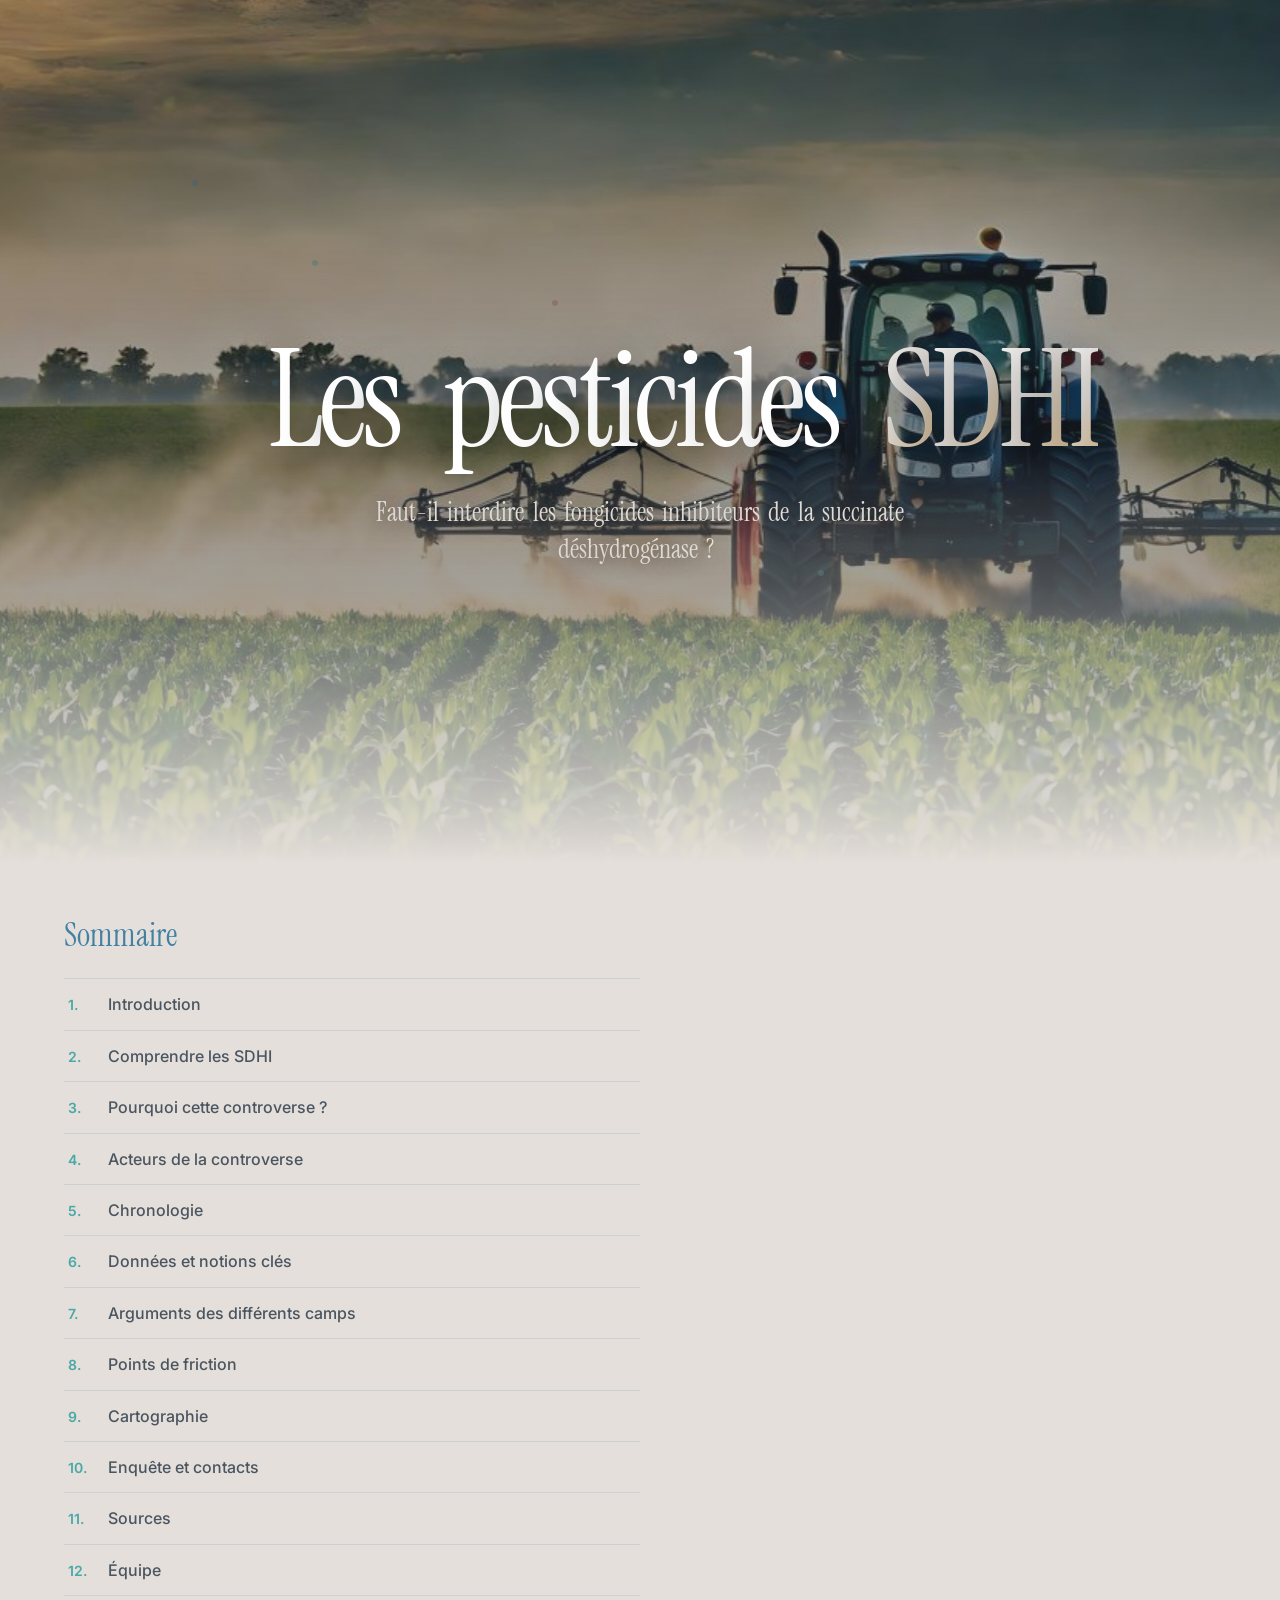
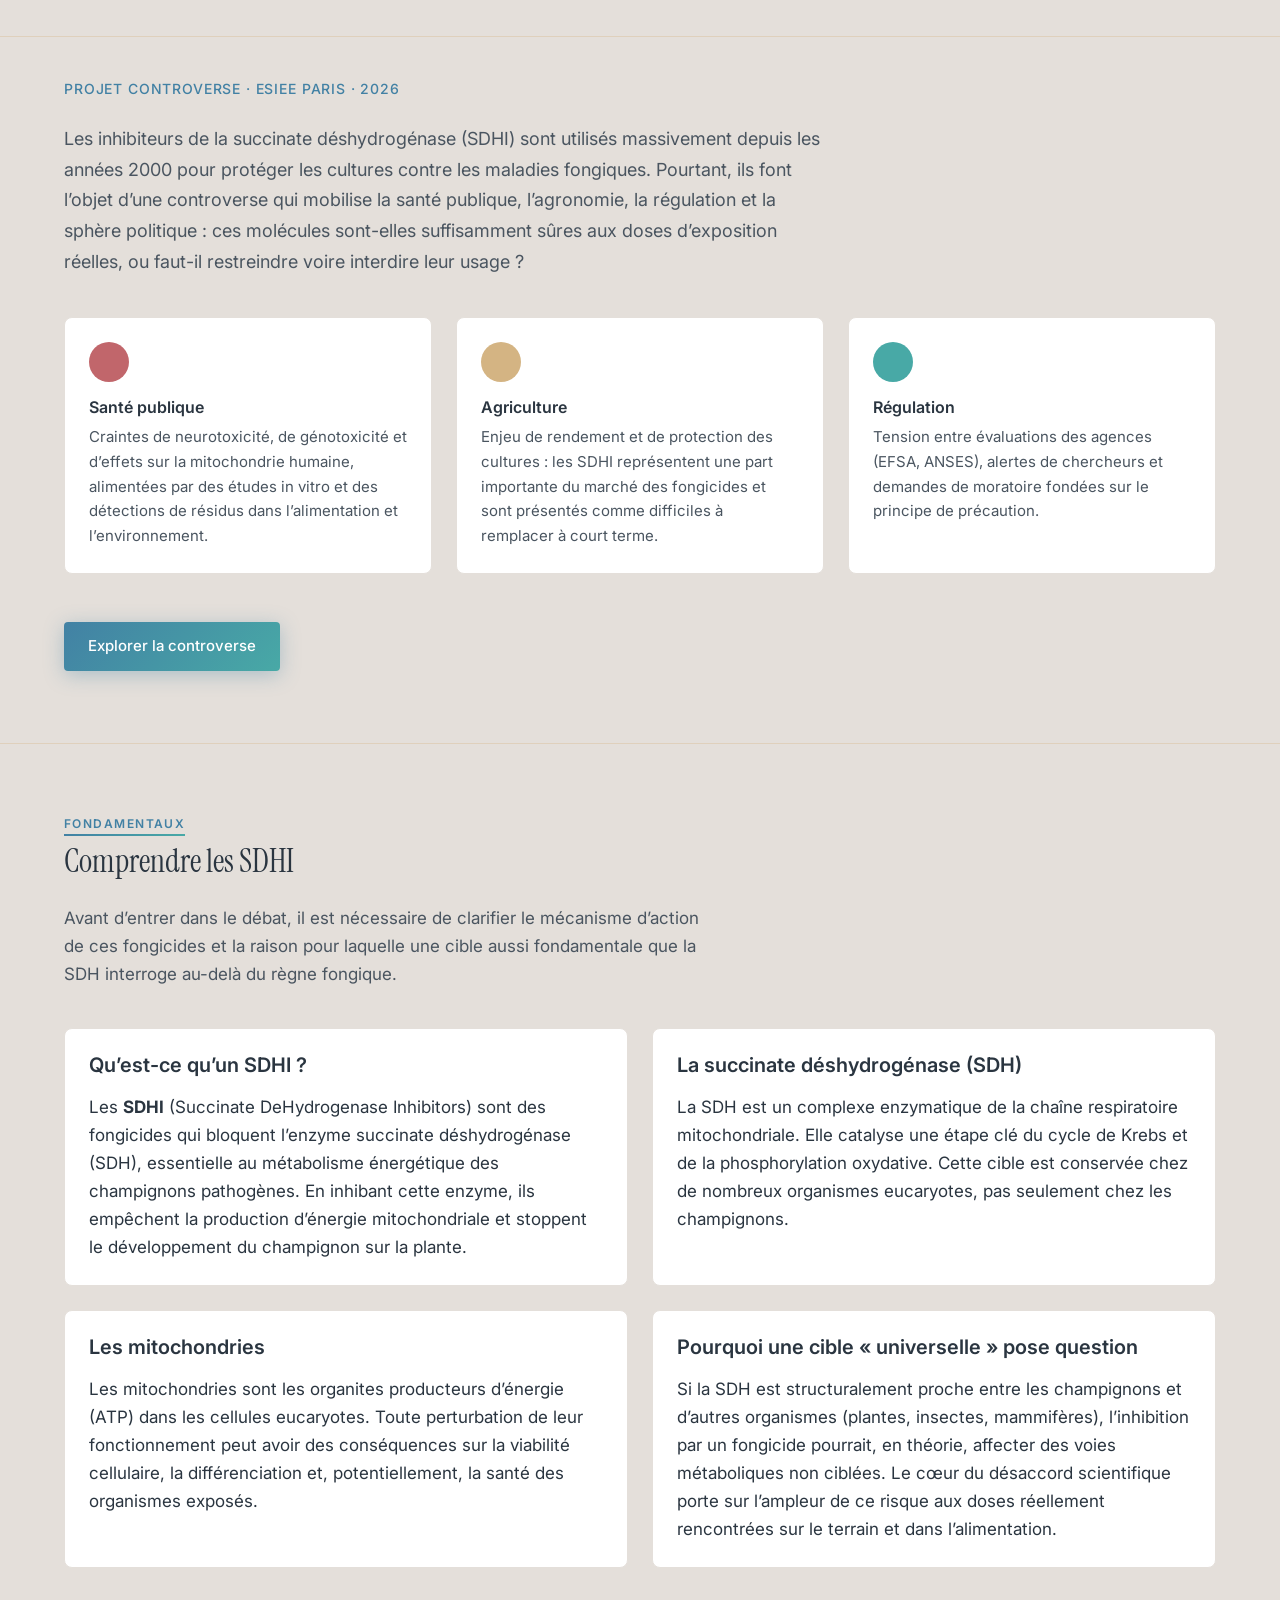
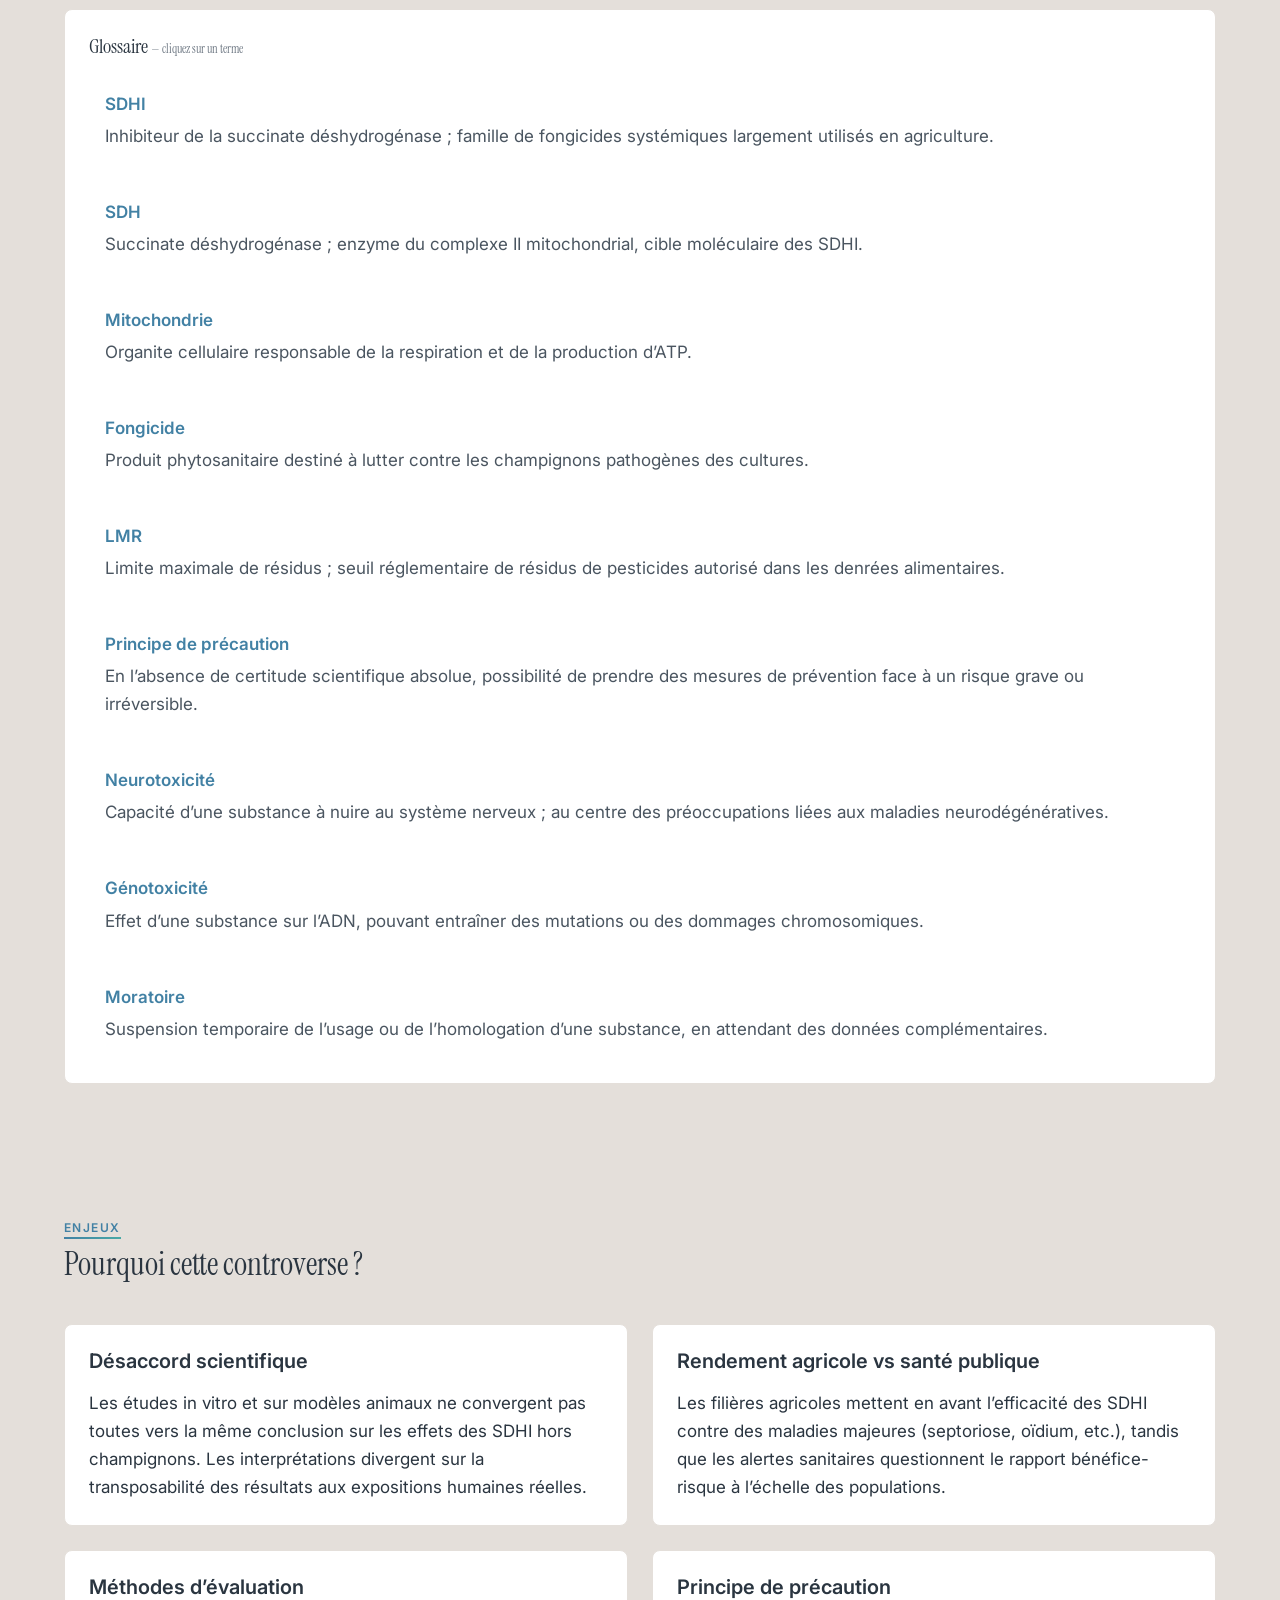
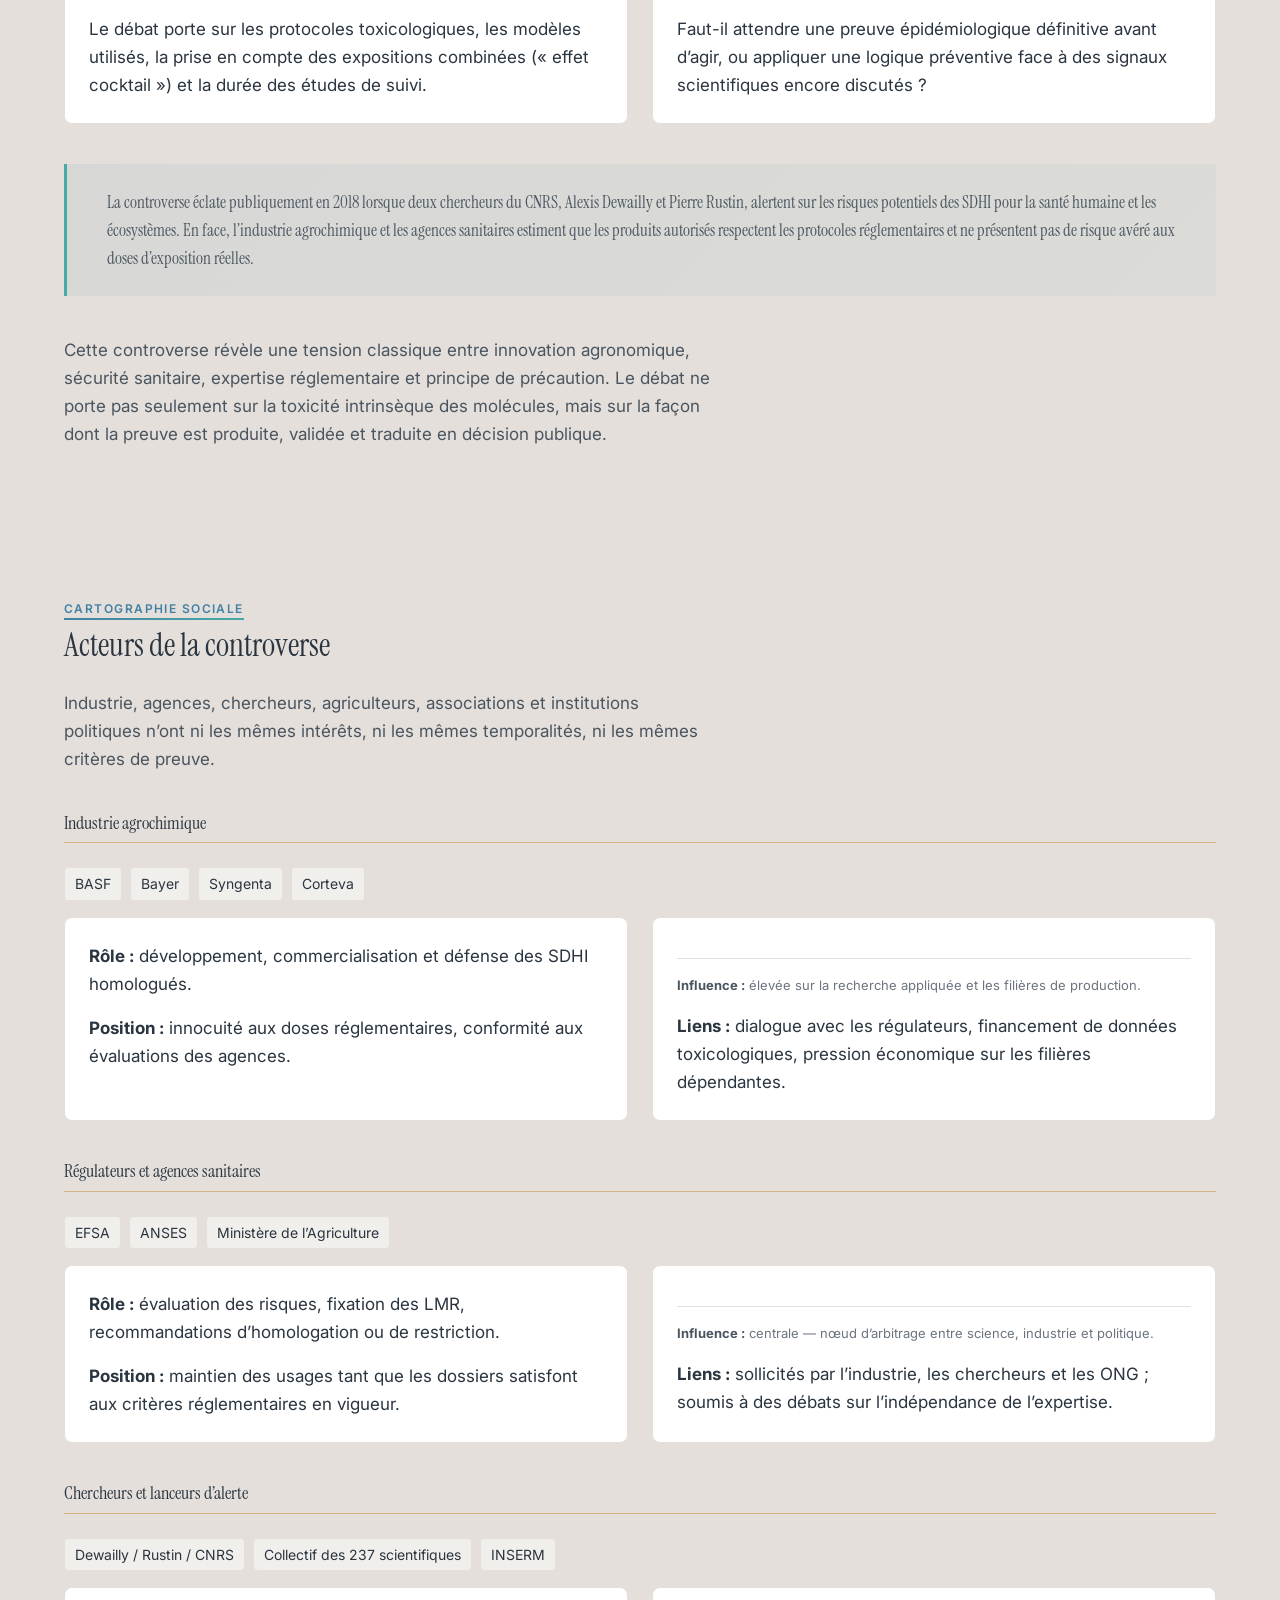
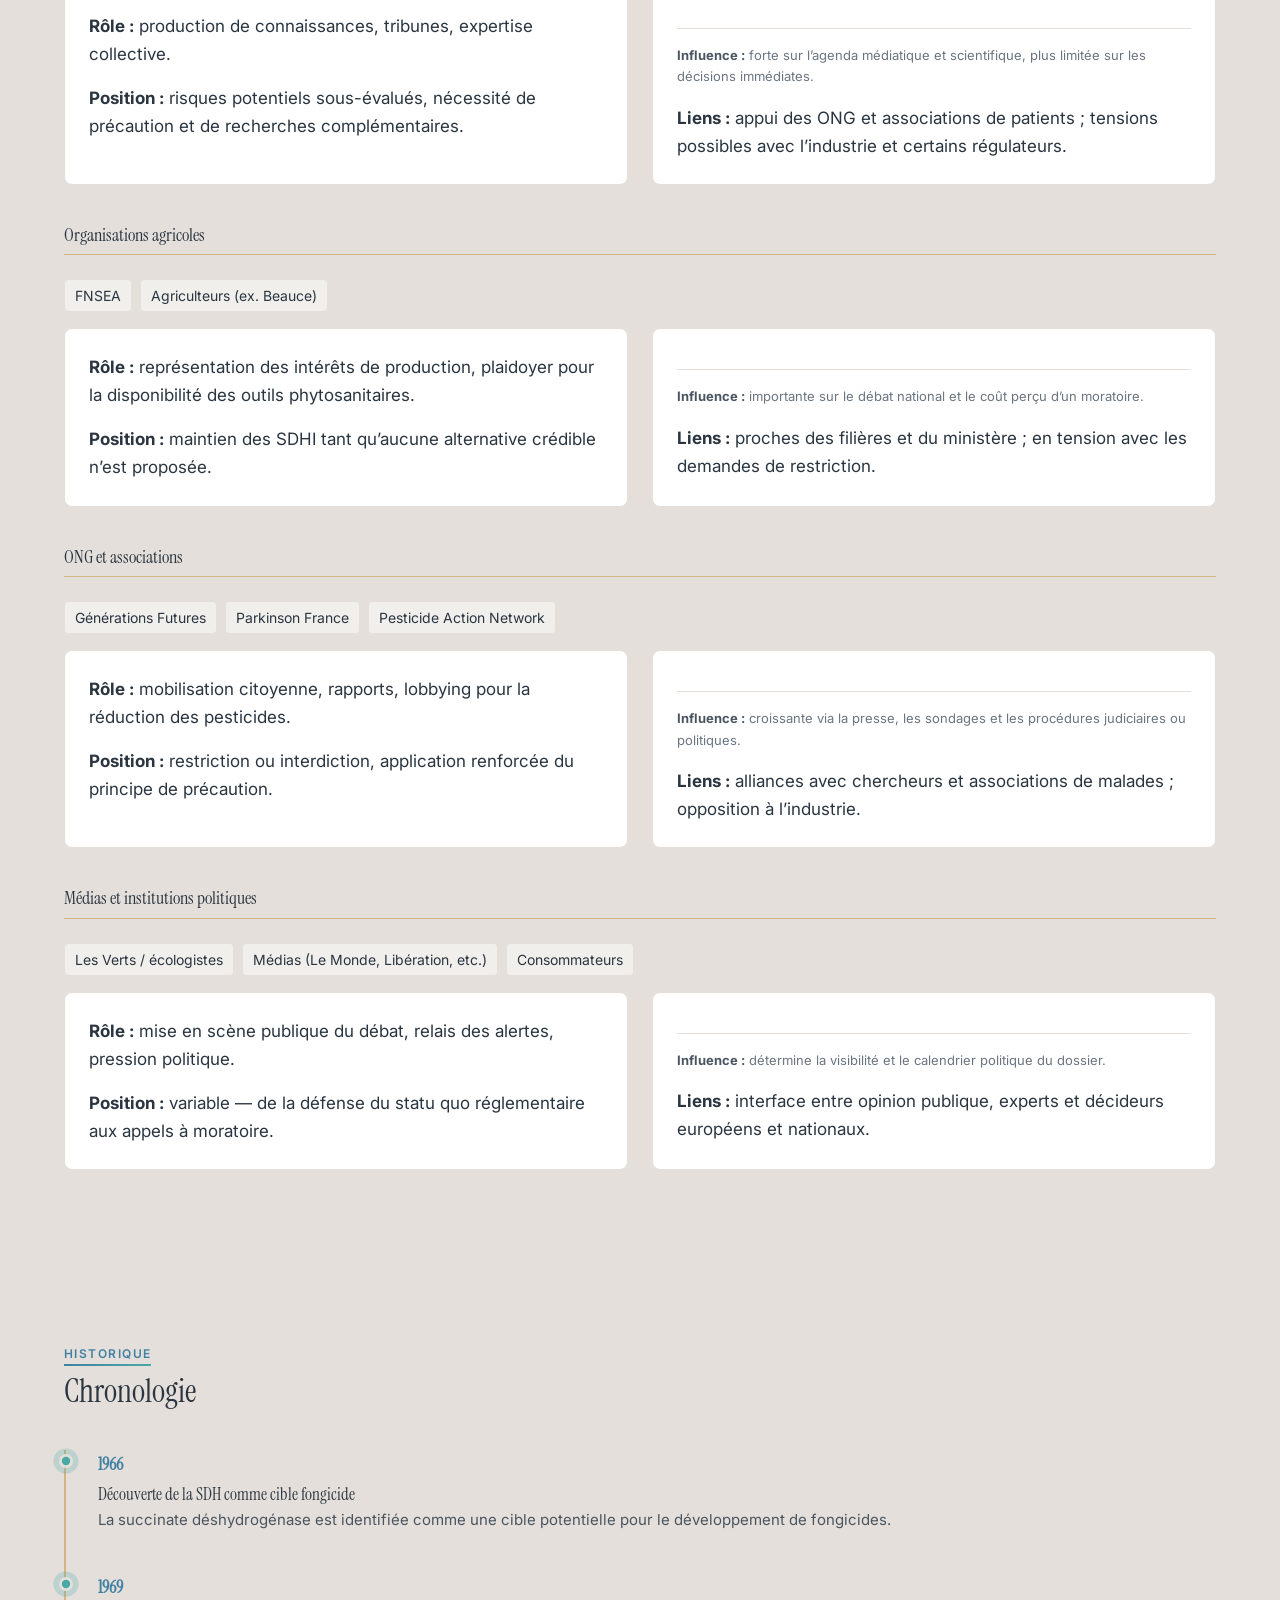
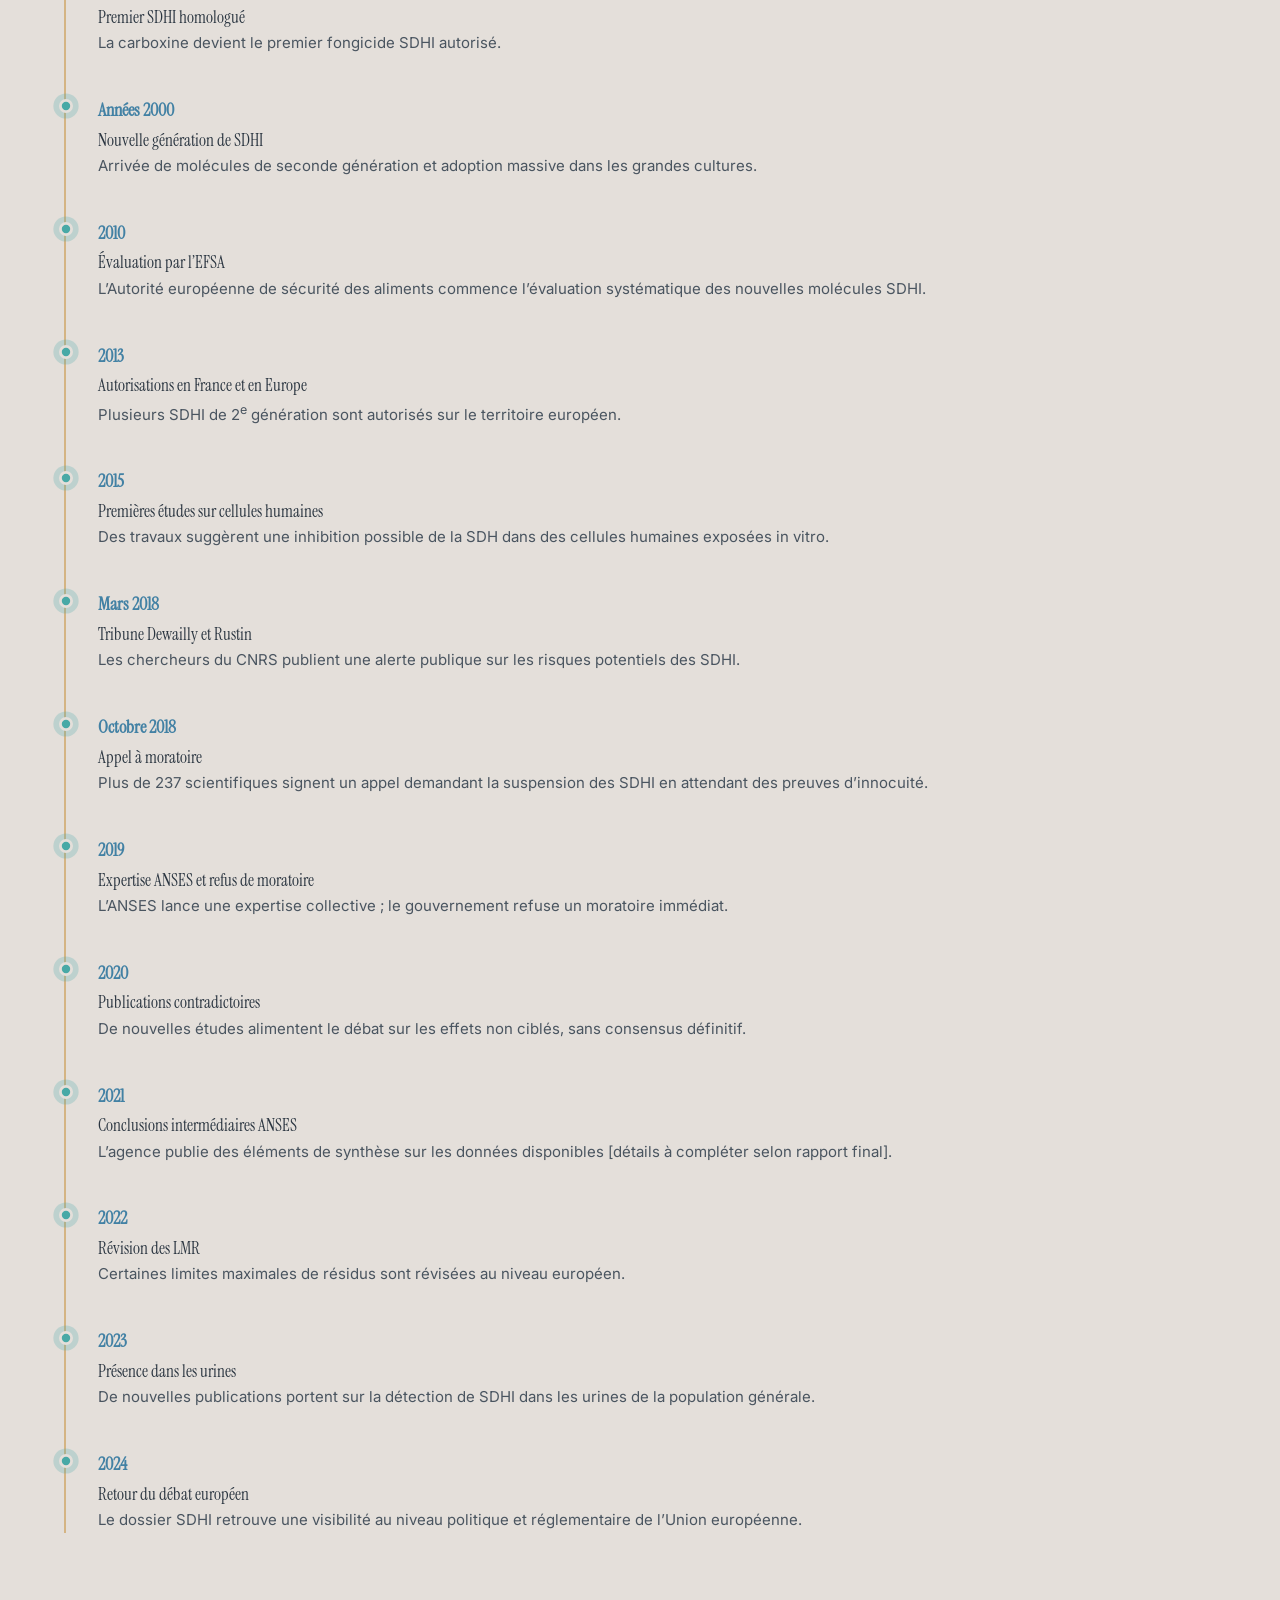
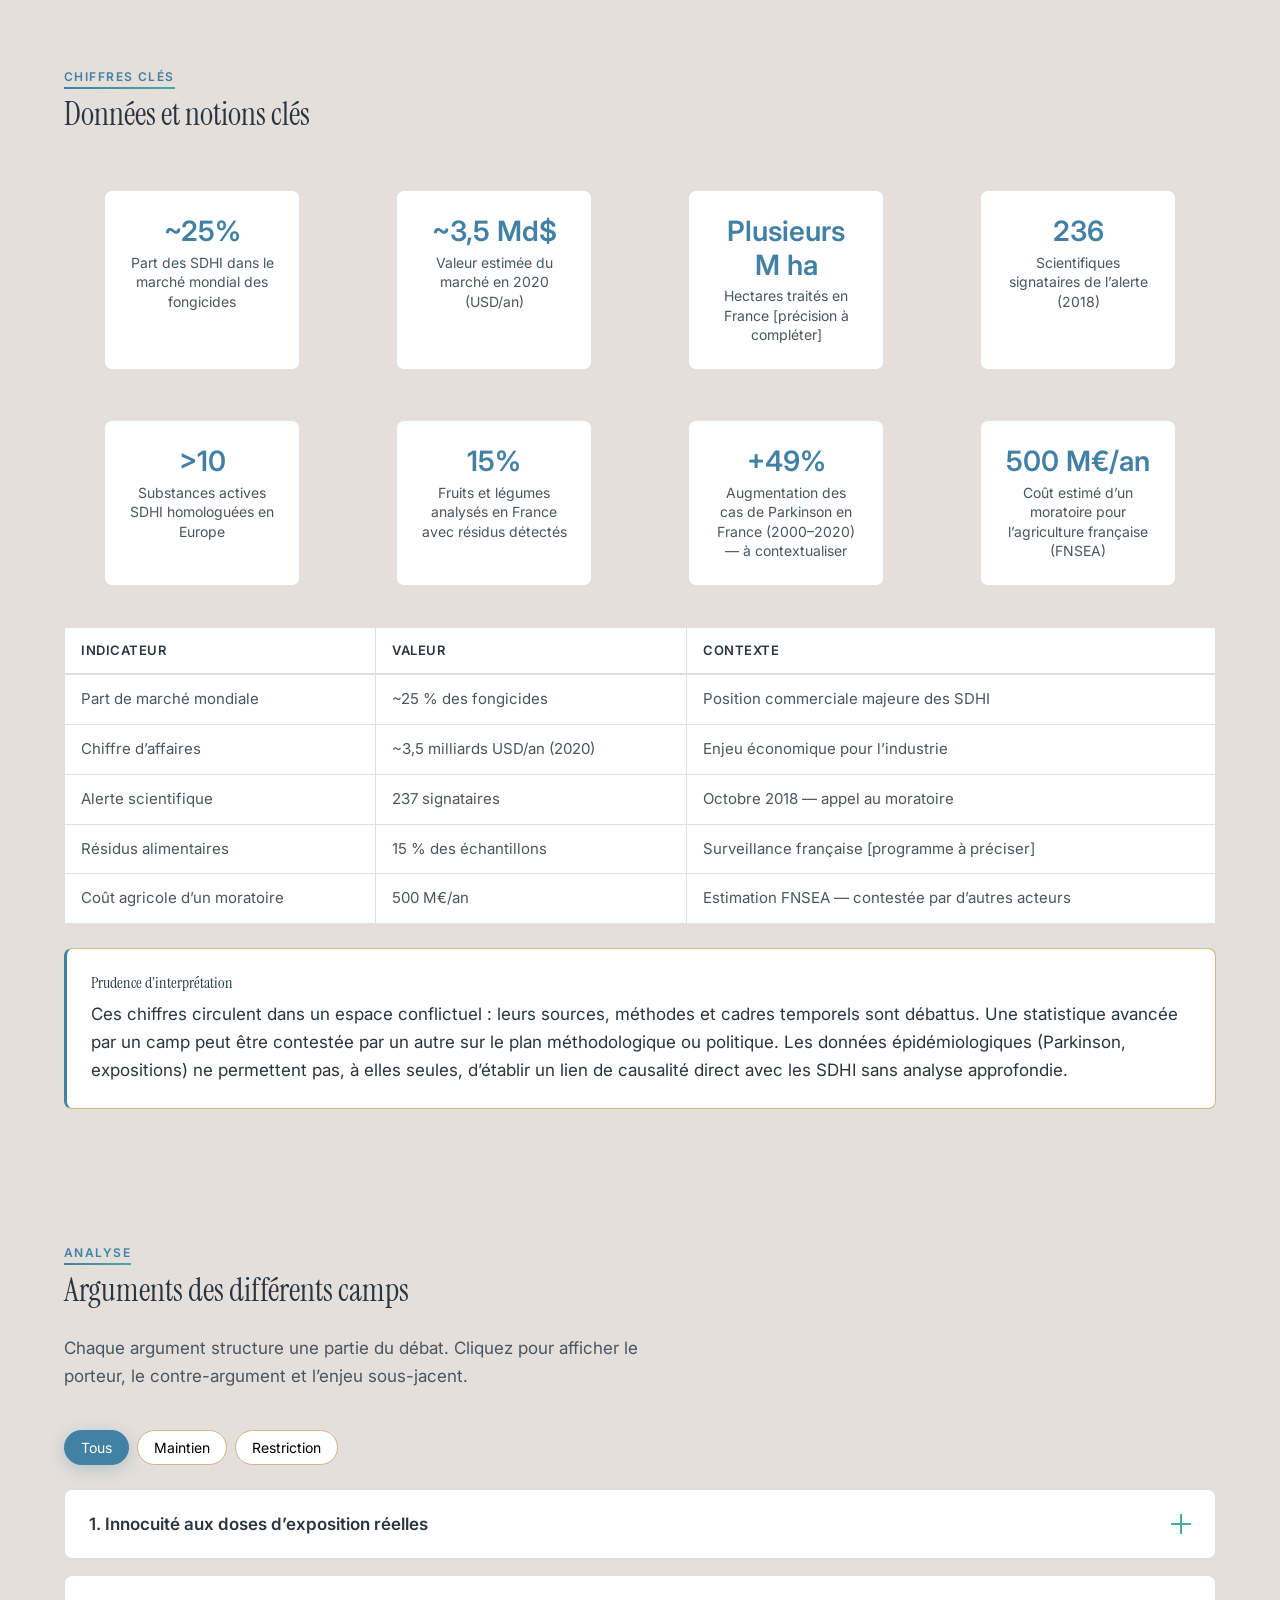
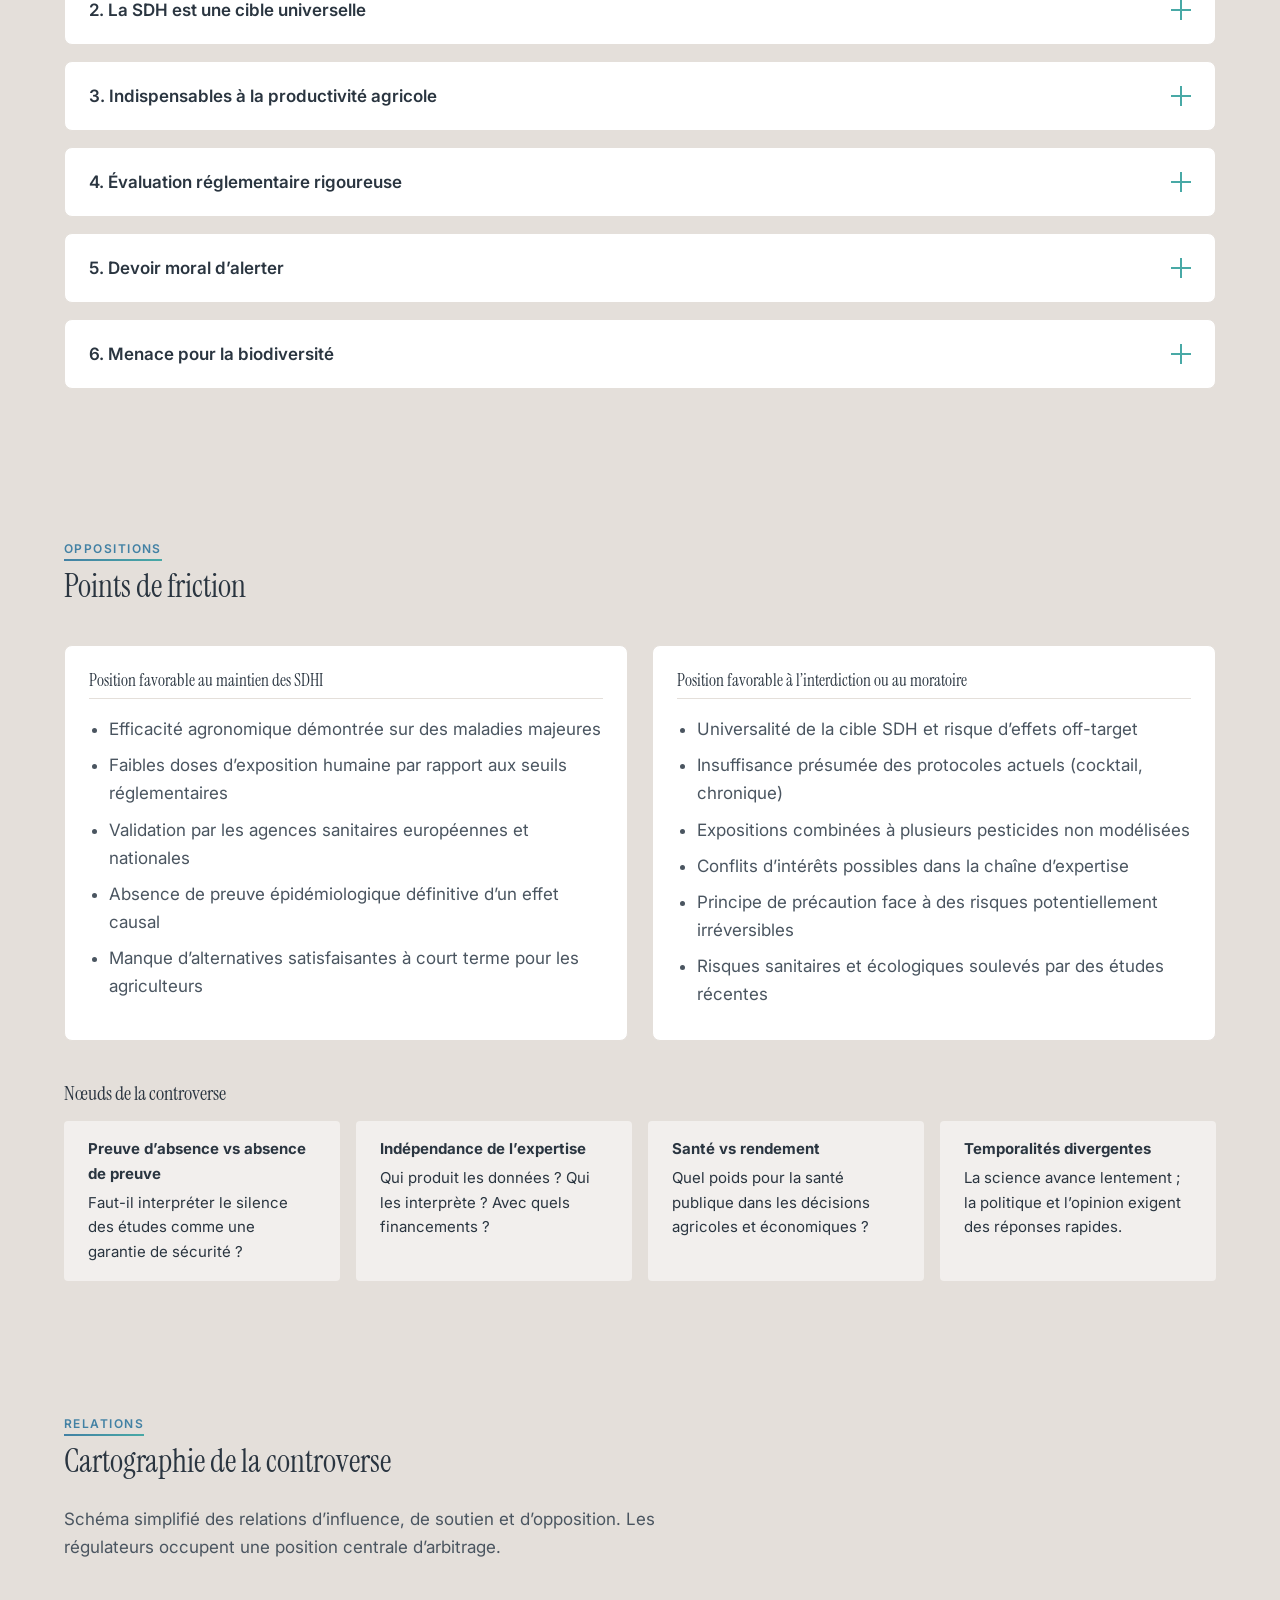
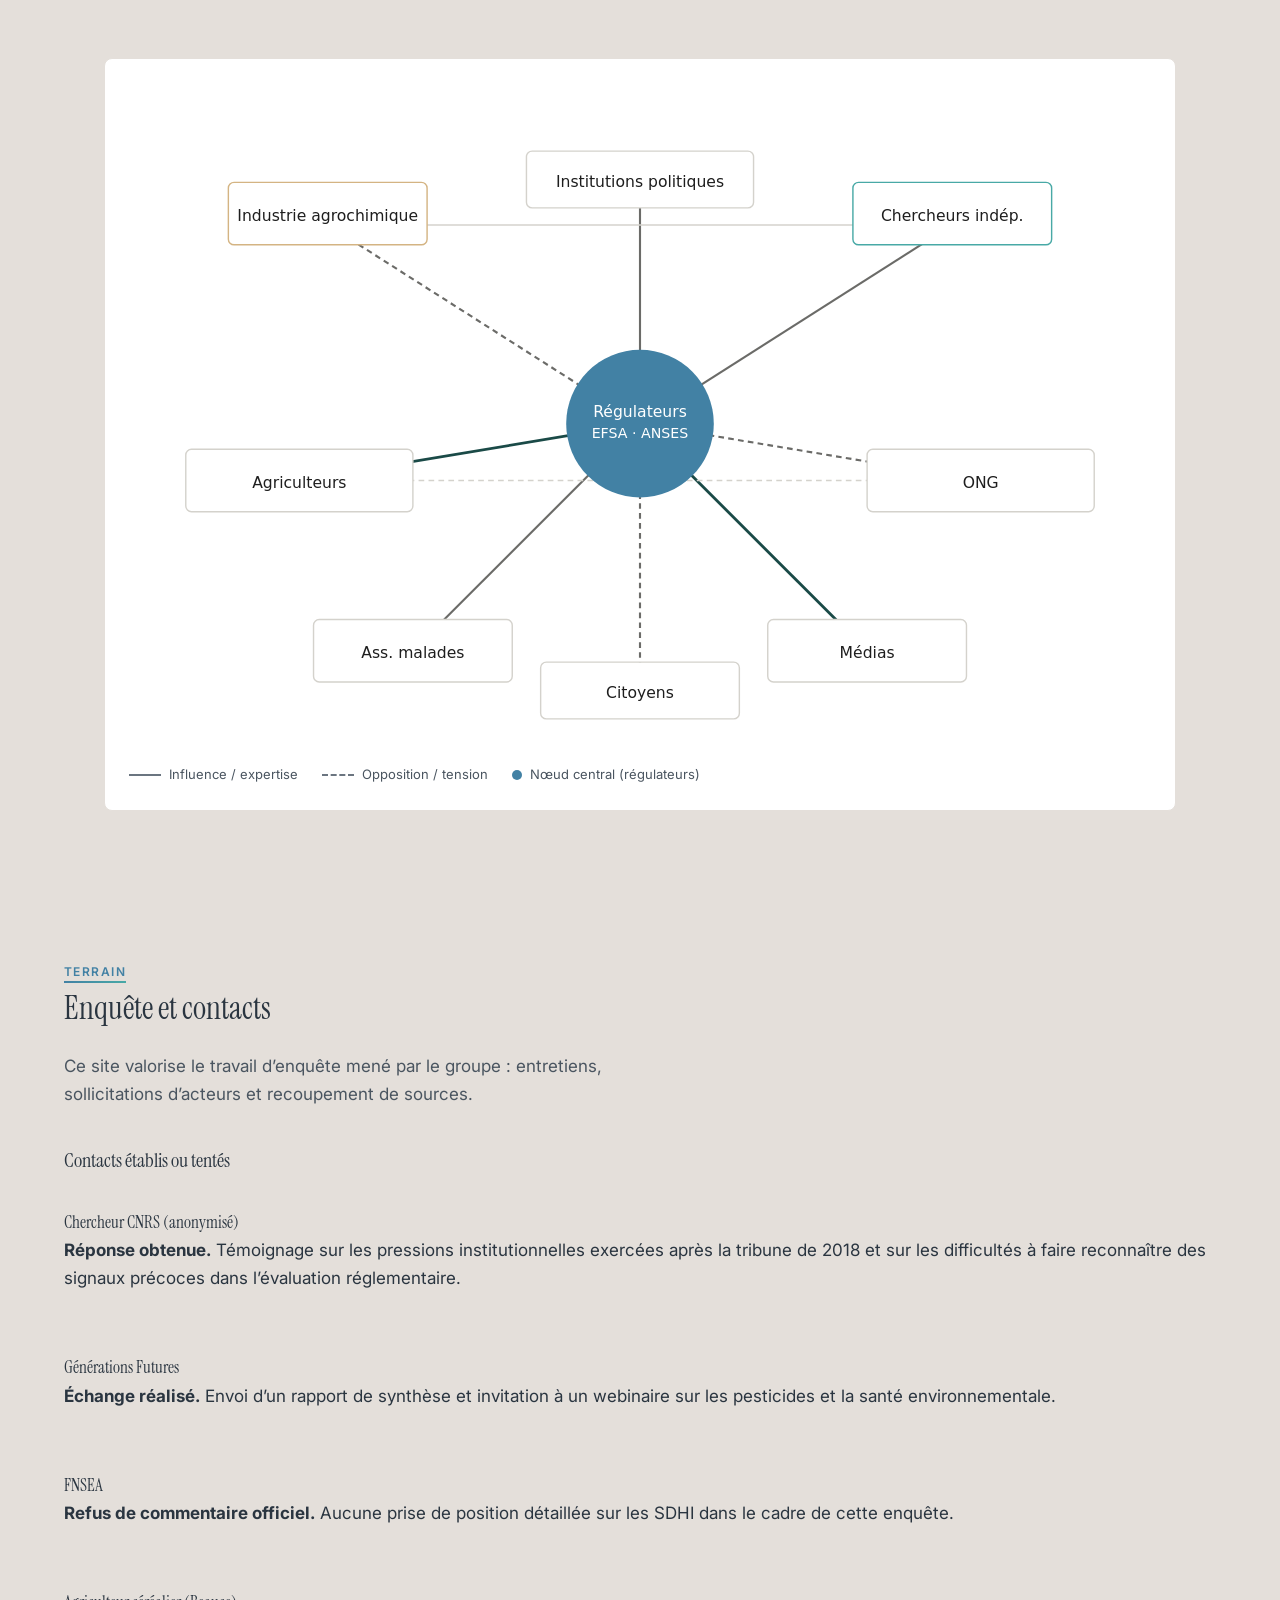
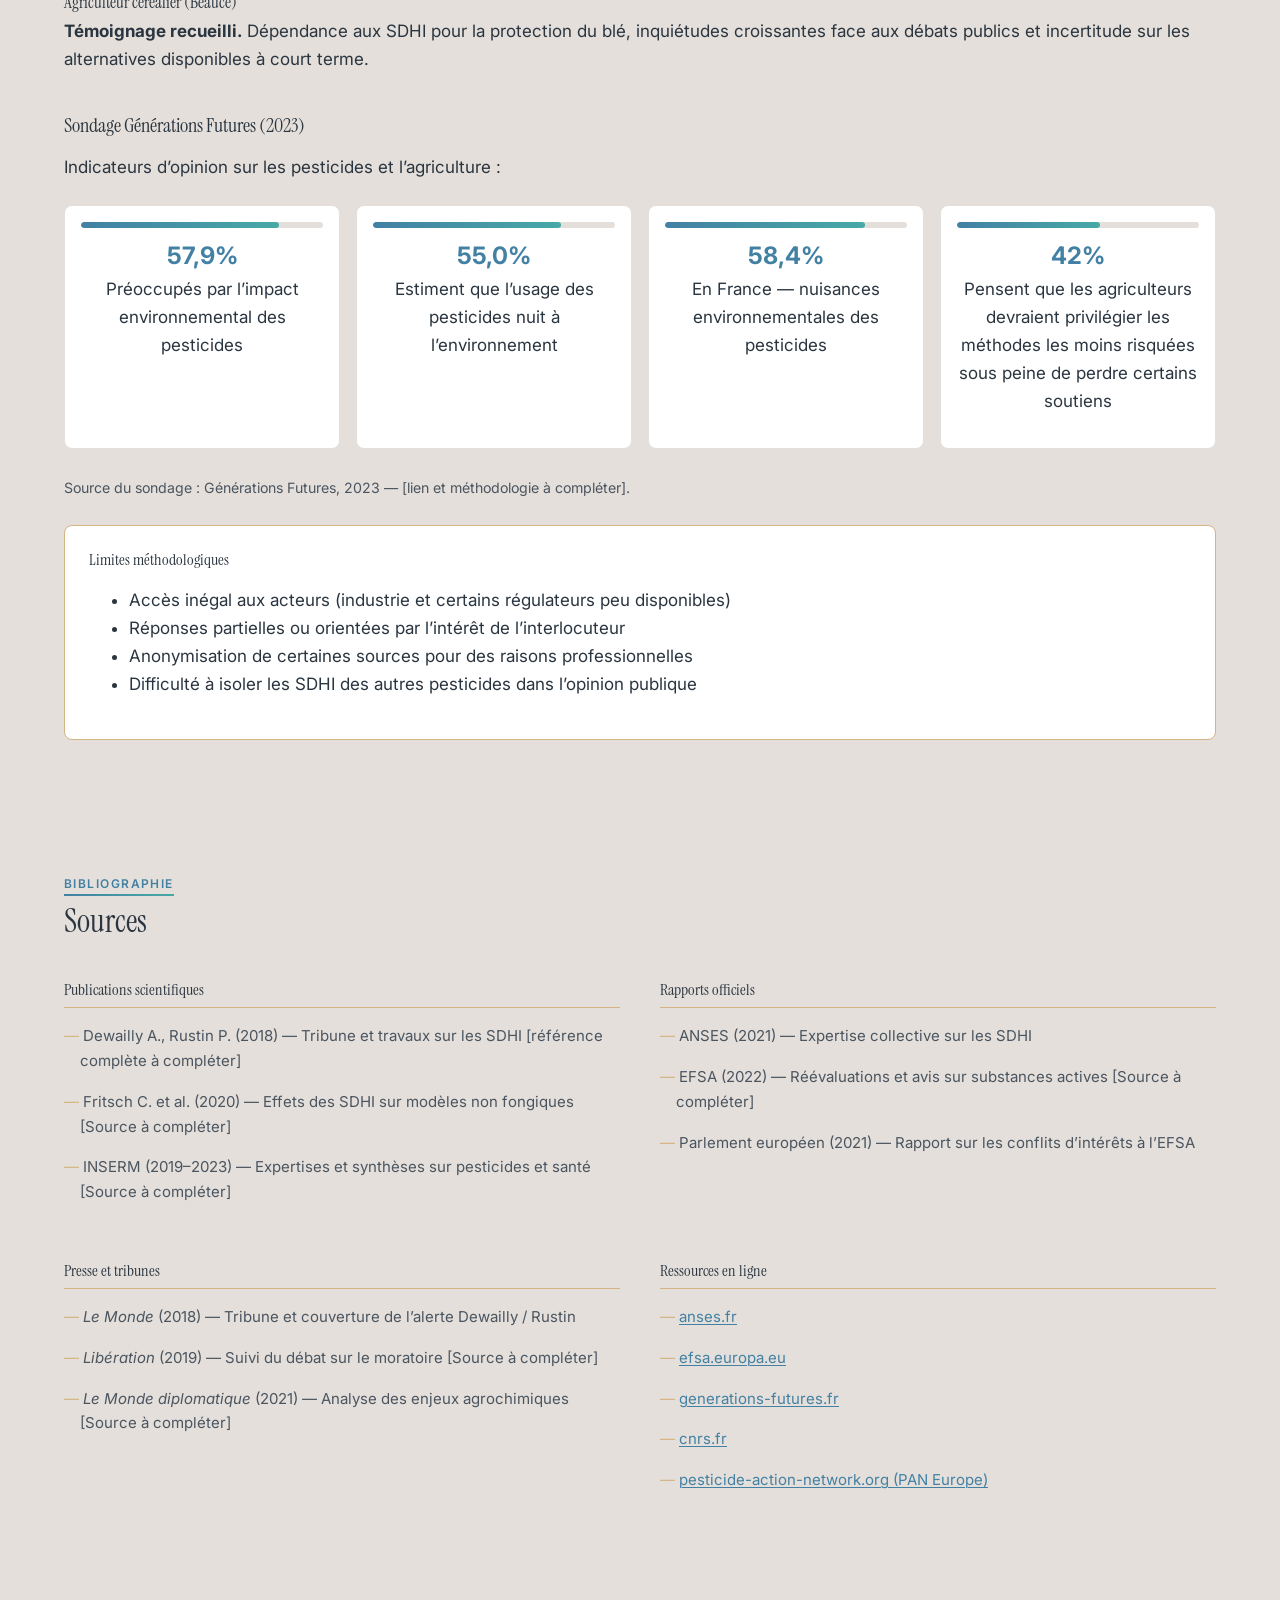
==== commit de16e174: "new:" ====
--- a/index.html
+++ b/index.html
@@ -9,7 +9,6 @@
     />
     <title>Les pesticides SDHI — Controverse ESIEE Paris</title>
     <link rel="icon" href="favicon.png" type="image/png" />
-    <link rel="apple-touch-icon" href="images/logo.png" />
     <link rel="preconnect" href="https://fonts.googleapis.com" />
     <link rel="preconnect" href="https://fonts.gstatic.com" crossorigin />
     <link
@@ -27,10 +26,6 @@
       <span class="ambient__blob ambient__blob--3"></span>
     </div>
     <div class="progress-bar" aria-hidden="true"></div>
-
-    <a href="#hero" class="site-brand" aria-label="Controverse SDHI — retour à l’accueil">
-      <img src="images/logo.png" alt="" width="48" height="48" decoding="async" />
-    </a>
 
     <main id="contenu-principal">
       <!-- ========== 1. HERO ========== -->
@@ -68,14 +63,6 @@
       <nav id="sommaire" class="sommaire" aria-labelledby="sommaire-title">
         <div class="container">
           <div class="sommaire__brand">
-            <img
-              class="site-logo"
-              src="images/logo.png"
-              alt="Logo du projet Controverse SDHI"
-              width="56"
-              height="56"
-              decoding="async"
-            />
             <h2 id="sommaire-title" class="sommaire__title">Sommaire</h2>
           </div>
           <ol class="sommaire__list">
@@ -99,15 +86,6 @@
       <section id="intro" class="intro-panel section" aria-labelledby="intro-chapo">
         <div class="container">
           <p class="intro-panel__meta reveal reveal--fade" data-reveal>
-            <img
-              class="site-logo site-logo--sm"
-              src="images/logo.png"
-              alt=""
-              width="32"
-              height="32"
-              decoding="async"
-              aria-hidden="true"
-            />
             Projet Controverse · ESIEE Paris · 2026
           </p>
           <p id="intro-chapo" class="intro-panel__chapo reveal reveal--up" data-reveal>
@@ -1072,19 +1050,9 @@
       <!-- ========== 12. ÉQUIPE ========== -->
       <section id="equipe" class="section" aria-labelledby="equipe-title">
         <div class="container">
-          <header class="section__header section__header--logo">
-            <img
-              class="site-logo site-logo--lg"
-              src="images/logo.png"
-              alt="Logo du projet"
-              width="72"
-              height="72"
-              decoding="async"
-            />
-            <div>
-              <span class="section-label">Crédits</span>
-              <h2 id="equipe-title">Équipe</h2>
-            </div>
+          <header class="section__header">
+            <span class="section-label">Crédits</span>
+            <h2 id="equipe-title">Équipe</h2>
           </header>
 
           <p><strong>Contexte&nbsp;:</strong> ESIEE Paris — Projet Controverse — 2026</p>
@@ -1110,15 +1078,6 @@
     <footer class="site-footer">
       <div class="container site-footer__inner">
         <div class="site-footer__brand">
-          <img
-            class="site-logo site-logo--footer"
-            src="images/logo.png"
-            alt=""
-            width="48"
-            height="48"
-            decoding="async"
-            aria-hidden="true"
-          />
           <p>
             Site réalisé dans le cadre du projet d’analyse des controverses scientifiques et
             techniques — ESIEE Paris, 2026.
--- a/style.css
+++ b/style.css
@@ -514,77 +514,6 @@
   background-clip: text;
 }
 
-/* --- Logo / marque --- */
-
-.site-logo {
-  display: block;
-  object-fit: contain;
-  border-radius: var(--radius-sm);
-}
-
-.site-logo--sm {
-  width: 32px;
-  height: 32px;
-}
-
-.site-logo--lg {
-  width: 72px;
-  height: 72px;
-  flex-shrink: 0;
-}
-
-.site-logo--footer {
-  width: 48px;
-  height: 48px;
-  flex-shrink: 0;
-  opacity: 0.95;
-}
-
-.site-brand {
-  position: fixed;
-  top: 1rem;
-  left: 1rem;
-  z-index: 110;
-  display: block;
-  line-height: 0;
-  border-radius: var(--radius-md);
-  box-shadow: 0 4px 20px rgba(0, 0, 0, 0.2);
-  transition:
-    transform var(--transition-slow),
-    box-shadow var(--transition);
-}
-
-.site-brand:hover {
-  transform: scale(1.05);
-  box-shadow: 0 6px 24px rgba(66, 129, 164, 0.35);
-}
-
-.site-brand img {
-  display: block;
-  width: 48px;
-  height: 48px;
-  object-fit: contain;
-  border-radius: var(--radius-sm);
-}
-
-.section__header--logo {
-  display: flex;
-  align-items: center;
-  gap: var(--space-md);
-  max-width: none;
-}
-
-.site-footer__brand {
-  display: flex;
-  align-items: flex-start;
-  gap: var(--space-sm);
-  max-width: 28rem;
-}
-
-.site-footer__brand p {
-  margin: 0;
-}
-
 /* --- Sommaire --- */
 
 .sommaire {
@@ -597,16 +526,7 @@
 }
 
 .sommaire__brand {
-  display: flex;
-  align-items: center;
-  gap: var(--space-sm);
   margin-bottom: var(--space-md);
-}
-
-.sommaire__brand .site-logo {
-  width: 56px;
-  height: 56px;
-  flex-shrink: 0;
 }
 
 .sommaire__title {
@@ -1337,6 +1257,14 @@
   gap: var(--space-md);
   justify-content: space-between;
   align-items: flex-start;
+}
+
+.site-footer__brand {
+  max-width: 28rem;
+}
+
+.site-footer__brand p {
+  margin: 0;
 }
 
 .site-footer__links {
